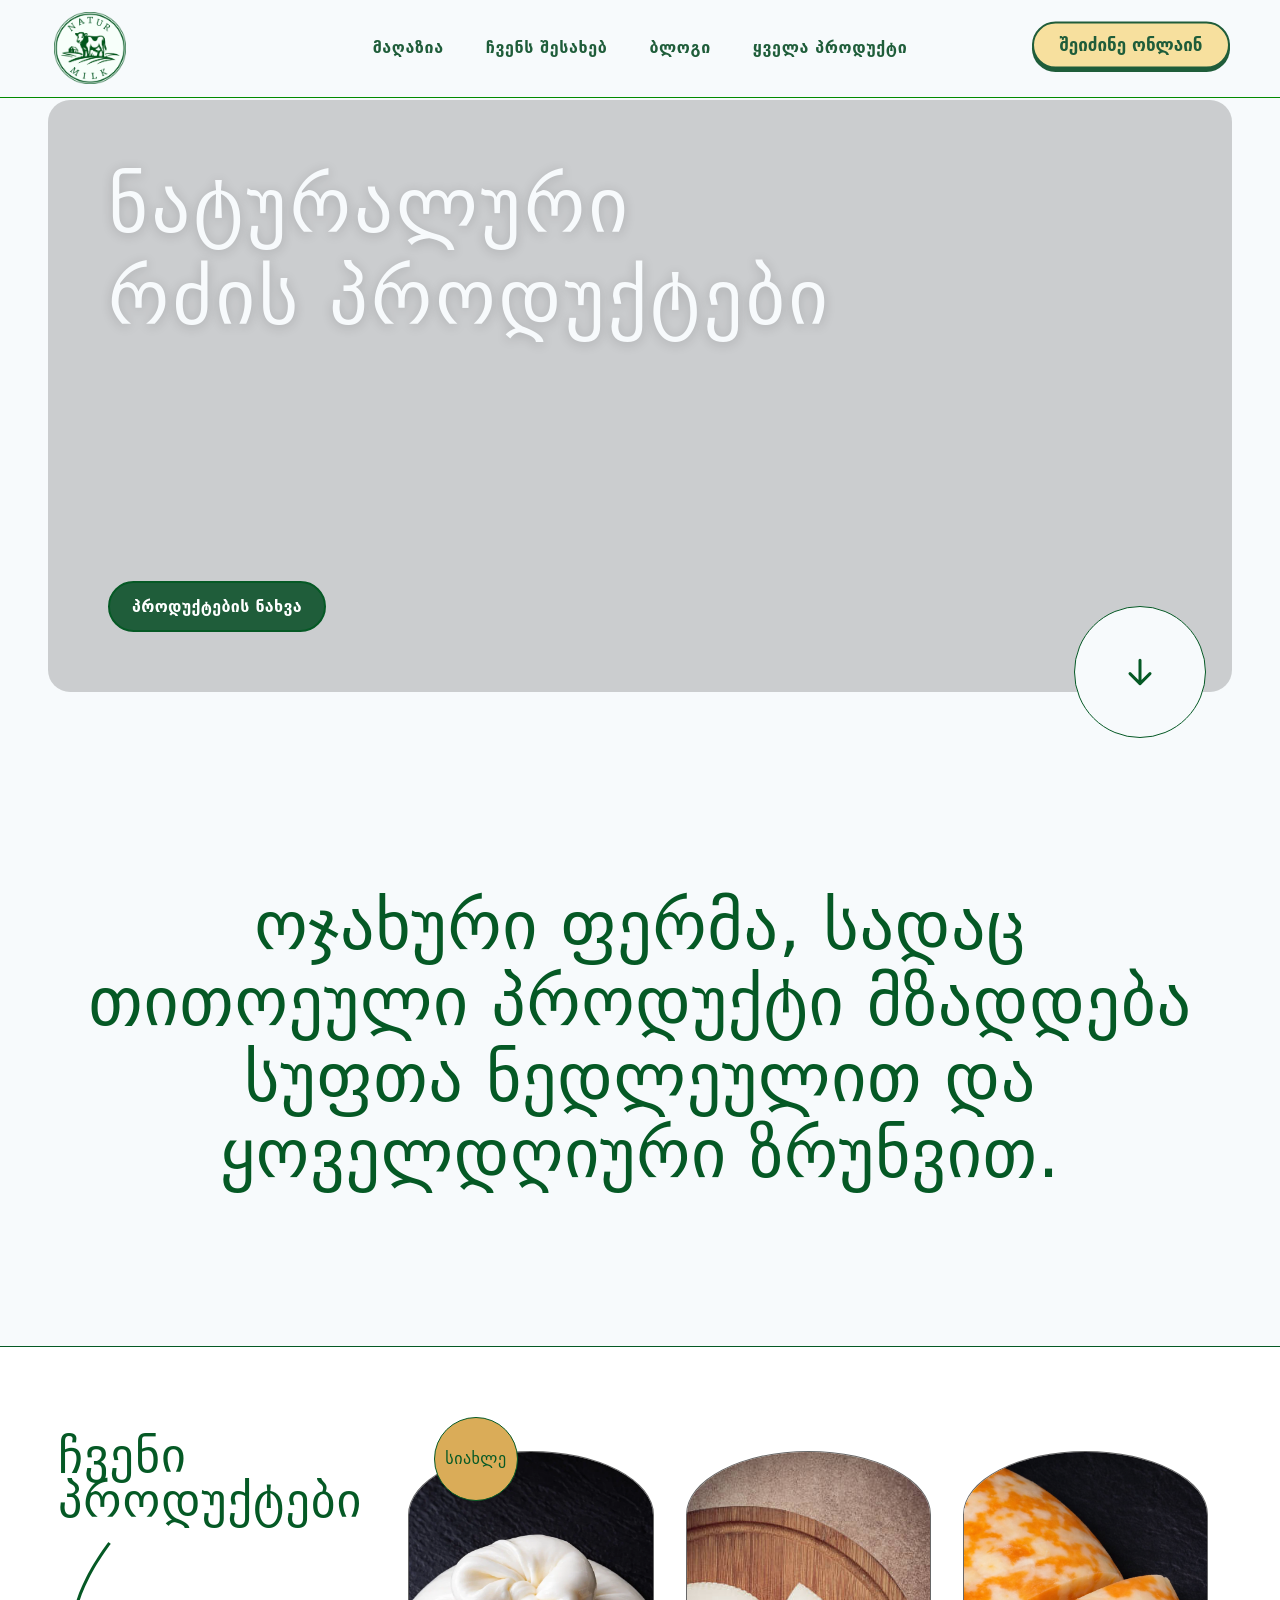
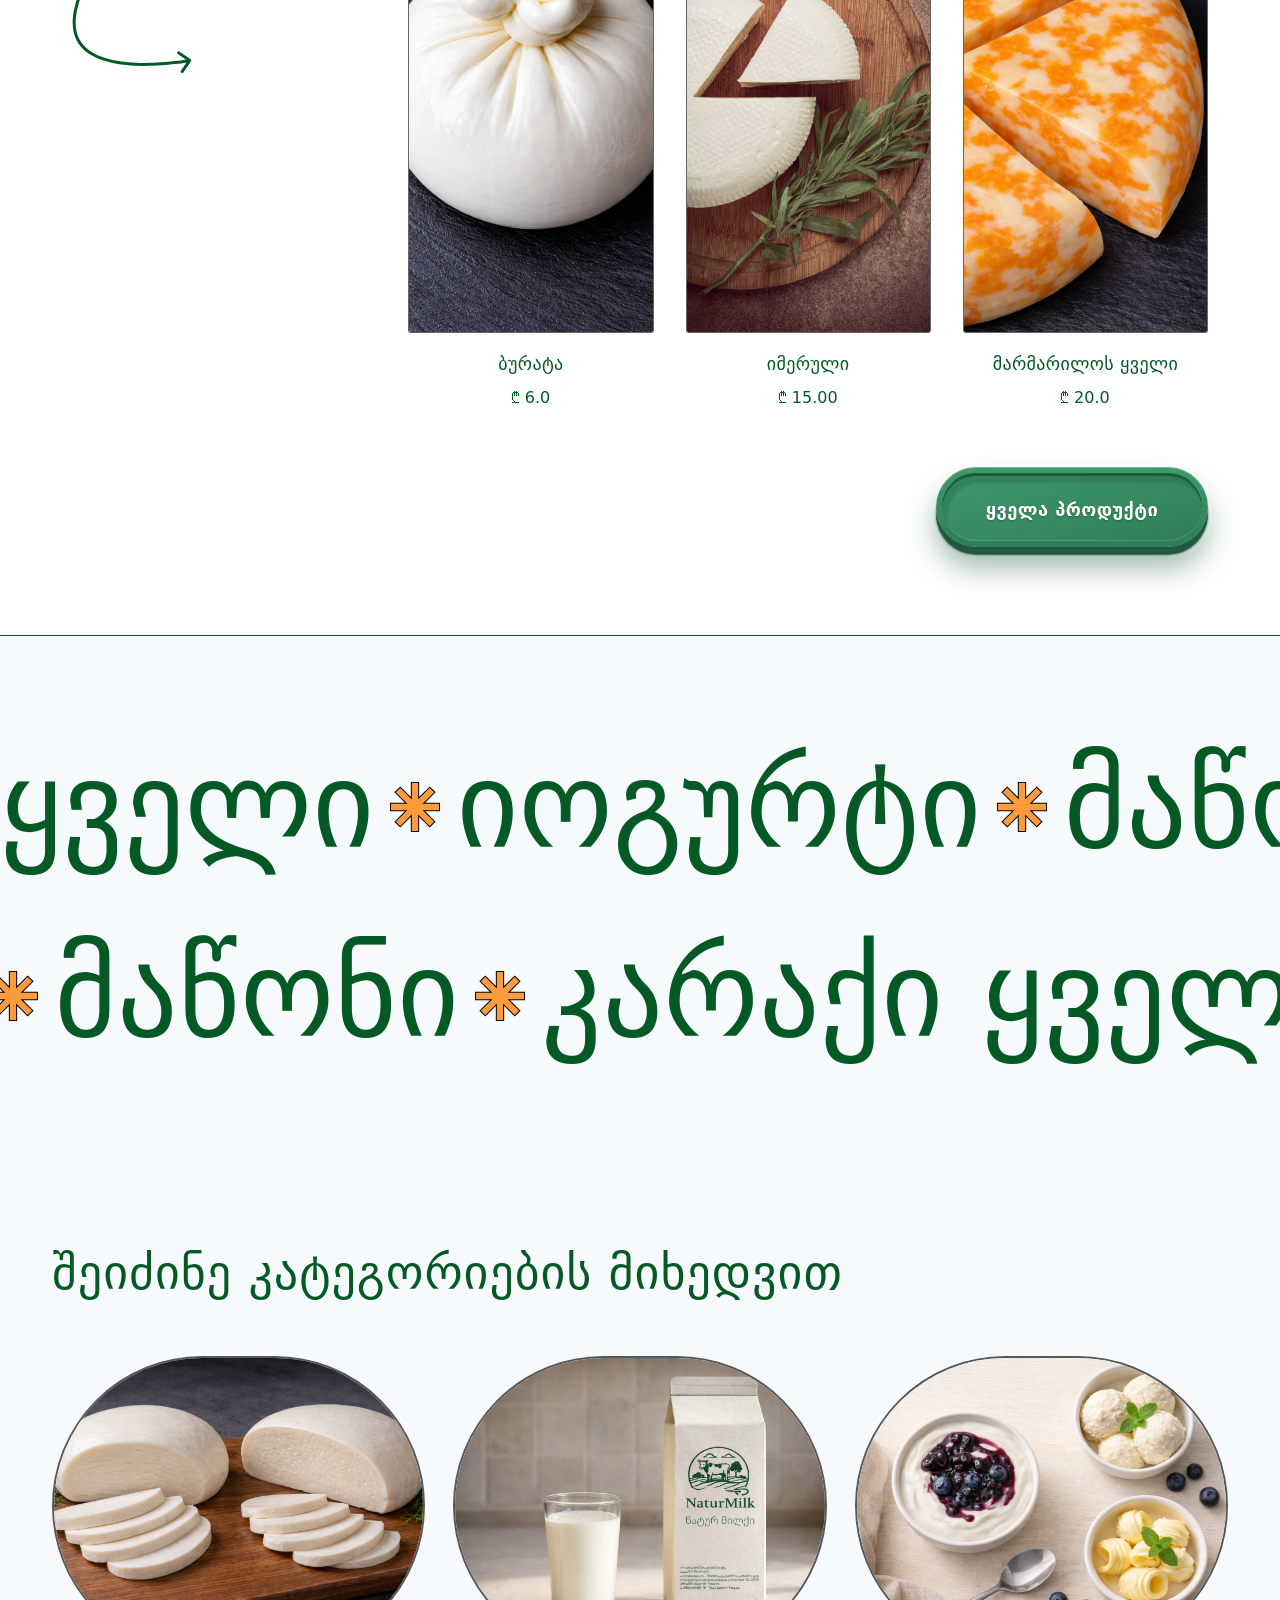
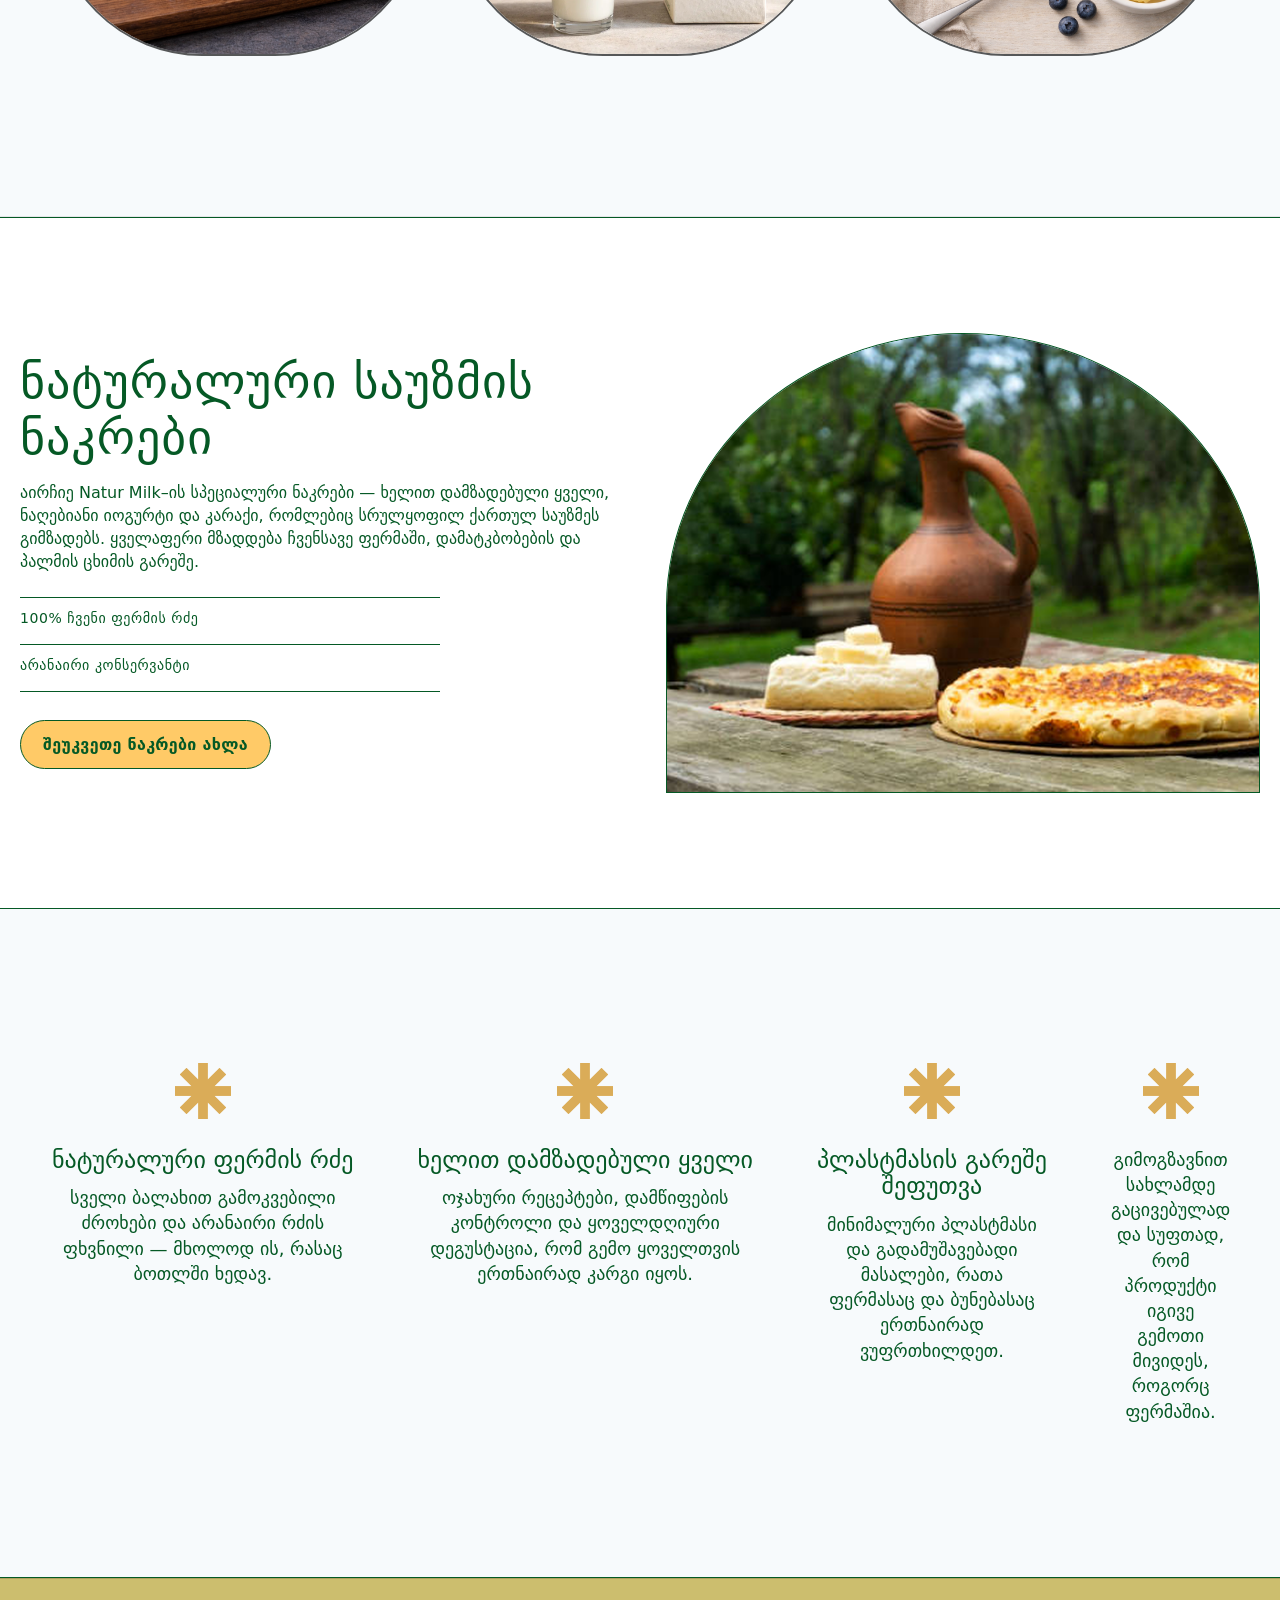
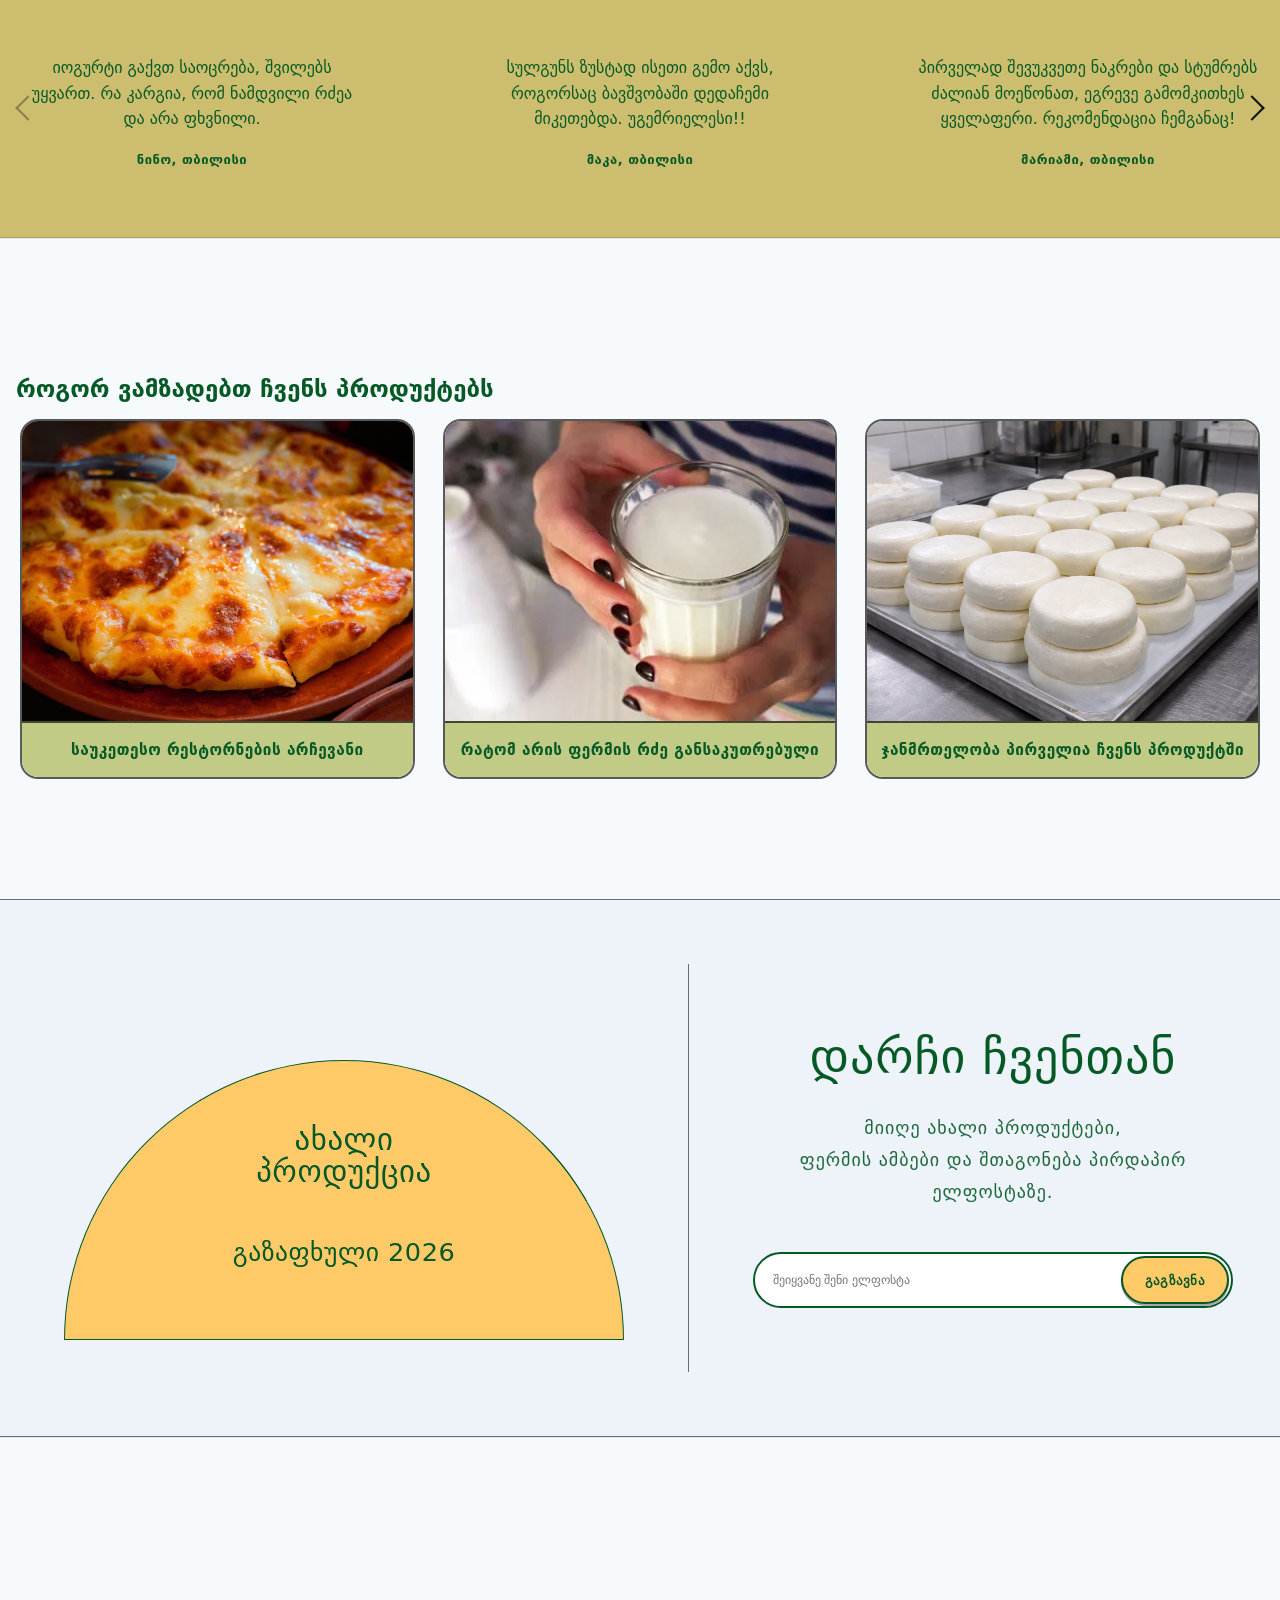
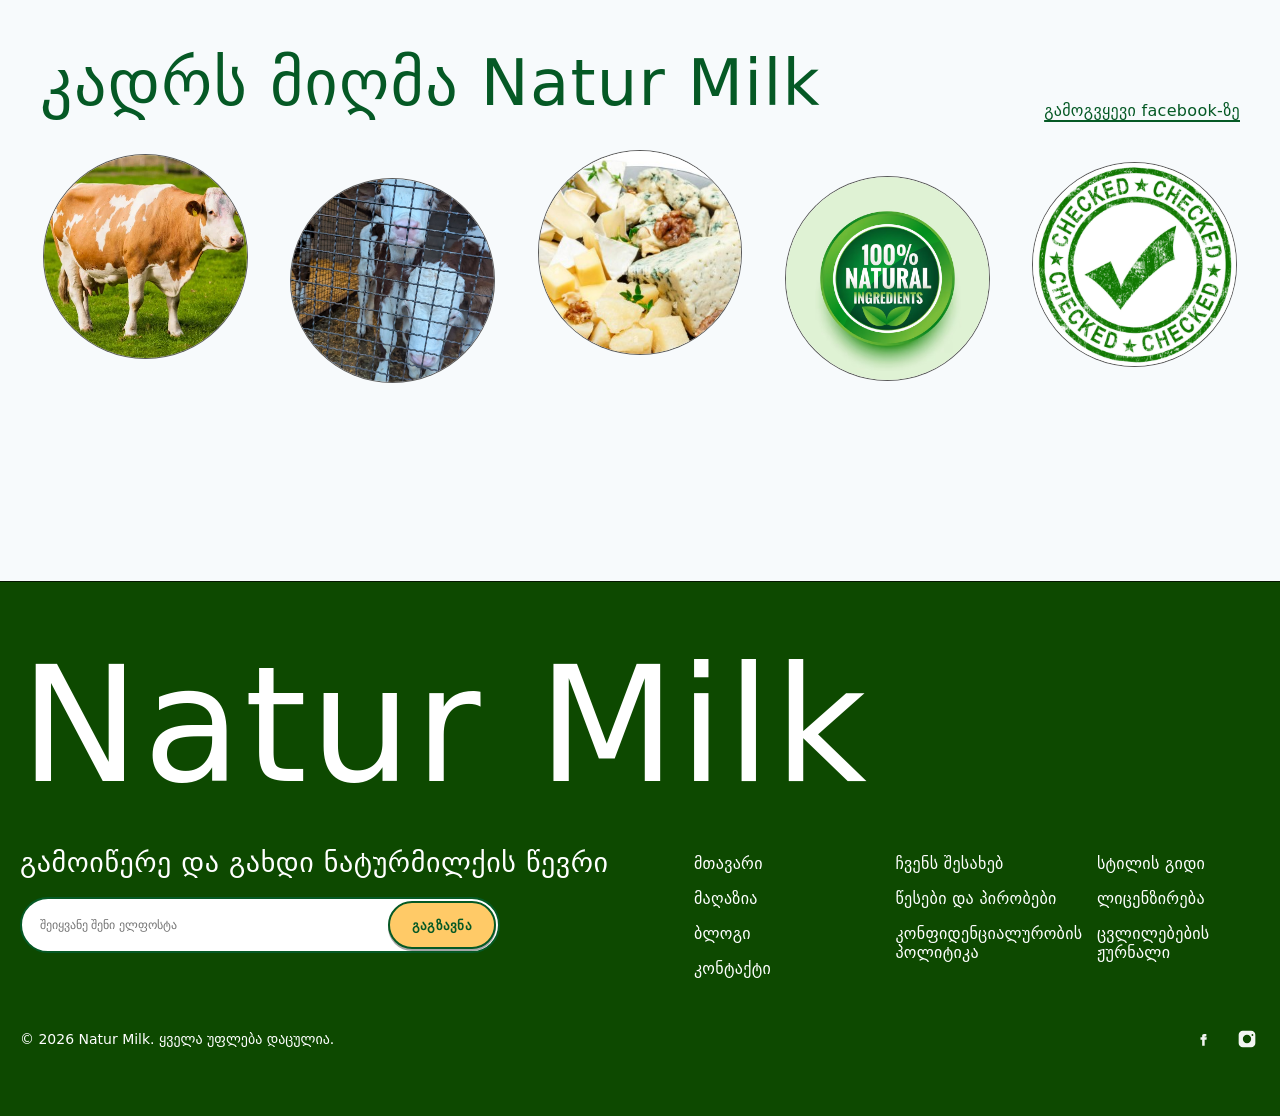
==== index.html @ 4db8bb16 "Initial commit: Natur Milk website Co-authored-by: Cursor <cursoragent@cursor.com>" ====
<!DOCTYPE html>
<html lang="ka">
  <head>
    <meta charset="UTF-8" />
    <meta name="viewport" content="width=device-width, initial-scale=1.0" />
    <link rel="stylesheet" href="style.css" />
    <title data-field="footerBrand">Natur Milk</title>

    <!-- Favicon -->
    <link rel="icon" type="image/png" sizes="32x32" href="./images/favicon.png" />
    <link rel="icon" type="image/png" sizes="16x16" href="./images/favicon.png" />

    <!-- Keep relative asset paths working when mounted at /landing/:docId -->
    <script>
      (function () {
        var base = document.createElement("base");
        var p = location.pathname;
        base.href = p.slice(0, p.lastIndexOf("/") + 1) || "/";
        document.head.appendChild(base);
      })();
    </script>
  </head>

  <body class="body">
    <!-- Navbar -->
    <header class="site-nav" id="siteNav">
      <div class="nav-inner">
        <button class="nav-toggle" aria-expanded="false" aria-label="მენიუს გახსნა">
          <!-- hamburger -->
          <svg class="icon icon-bars" viewBox="0 0 24 24" width="26" height="26" aria-hidden="true">
            <path d="M3 6h18M3 12h18M3 18h18" fill="none" stroke="currentColor" stroke-width="2" stroke-linecap="round" />
          </svg>
          <!-- close -->
          <svg class="icon icon-x" viewBox="0 0 24 24" width="26" height="26" aria-hidden="true">
            <path d="M6 6l12 12M18 6L6 18" fill="none" stroke="currentColor" stroke-width="2" stroke-linecap="round" />
          </svg>
        </button>

        <a href="/" class="brand" id="brand" aria-label="Natur Milk">
          <!-- Single slot. The bridge will inject a COMBINED SVG (icon + text) here. -->
          <img
            class="brandmark"
            src="./images/logo.png"
            alt="Natur Milk ლოგო"
          />
          <span class="brandmark" data-field="siteLogoHtml" aria-hidden="true"></span>
        </a>

        <nav aria-label="ძირითადი მენიუ" class="primary-nav">
          <ul class="menu">
            <li><a href="#shop" data-field="navItem[0]" class="nav-link">მაღაზია</a></li>
            <li><a href="#about" data-field="navItem[1]" class="nav-link">ჩვენს შესახებ</a></li>
            <li><a href="#blog" data-field="navItem[2]" class="nav-link">ბლოგი</a></li>
            <li><a href="productPage.html" class="nav-link">ყველა პროდუქტი</a></li>
          </ul>
        </nav>


        <div class="actions">
          <a href="productPage.html" class="header-cta" data-field="searchLabel" aria-label="შეიძინე ონლაინ">
            <span class="button_top">შეიძინე ონლაინ</span>
          </a>
        </div>
      </div>

      <!-- Mobile -->
      <div class="mobile-panel" id="mobilePanel" role="dialog" aria-modal="true" aria-label="საიტის მენიუ">
        <nav>
          <ul class="mobile-list">
            <li><a href="#shop" data-field="navItem[0]">მაღაზია</a></li>
            <li><a href="#about" data-field="navItem[1]">ჩვენს შესახებ</a></li>
            <li><a href="#blog" data-field="navItem[2]">ბლოგი</a></li>
            <li><a href="productPage.html">ყველა პროდუქტი</a></li>
          </ul>
        </nav>
      </div>
    </header>

    <!-- Hero Section -->
    <section class="hero">
      <div>
        <div class="hero-wrap">
          <div class="hero-frame">
            <video
              class="hero-img"
              src="./images/naturalmilk-hero.mp4"
              autoplay
              muted
              loop
              playsinline
              poster="./images/main-img.jpeg"
            >
              Your browser does not support the video tag.
            </video>
            <div class="hero-content">
              <!-- plain text binding (no *Html) -->
              <h1 class="hero-title" data-field="heroTitle">ნატურალური<br />რძის პროდუქტები</h1>
              <a class="hero-cta" href="productPage.html" data-field="heroCTA">პროდუქტების ნახვა</a>

            </div>
            
          </div>

          <button class="scroll-btn" aria-label="დაწიე ქვემოთ">
            <svg viewBox="0 0 24 24" width="40" height="40" aria-hidden="true">
              <path d="M12 5v14m0 0l6-6m-6 6l-6-6" fill="none" stroke="currentColor" stroke-width="1.8" stroke-linecap="round" stroke-linejoin="round" />
            </svg>
          </button>
        </div>
      </div>
    </section>

    <!-- Anchor so #about works while #intro can still be used by JS -->
    <span id="about"></span>
    <section id="intro" class="intro">
      <div class="container">
        <p class="intro-lead" data-field="introLead">
          
          ოჯახური ფერმა, სადაც თითოეული პროდუქტი
მზადდება სუფთა ნედლეულით და ყოველდღიური ზრუნვით.
        </p>
      </div>
    </section>

    <!-- Bestsellers / Shop -->
    <section class="bestsellers" id="shop">
      <div class="container bestsellers__grid">
        <!-- Left column -->
        <div class="bestsellers__intro">
          <!-- plain text binding (no *Html) -->
          <h2 class="bestsellers__title" data-field="bestsellersTitle">ჩვენი<br /> პროდუქტები</h2>
          <!-- Arrow stays local, not data-bound -->
          <span class="icon-arrow" aria-hidden="true"></span>
        </div>

        <!-- Cards -->
        <div class="cards">
          <!-- Card 1 -->
          <article class="card">
            <div class="card__arch">
              <img data-field="productThumb[0]" src="./images/buratta.webp" alt="სულგუნის ყველი" />
              <a class="card__hover" href="#">ყიდვა</a>
            </div>
            <span class="card__badge" data-field="productBadge[0]">სიახლე</span>
            <h3 class="card__name" data-field="productTitle[0]">ბურატა</h3>
            <p class="card__price" data-field="productPrice[0]">₾ 6.0</p>
          </article>

          <!-- Card 2 (badge, old/new price) -->
          <article class="card">
            <div class="card__arch">
              <img data-field="productThumb[1]" src="./images/imeruli.jpg" alt="იმერული ყველი" />
              <a class="card__hover" href="#">ყიდვა</a>
            </div>
            <h3 class="card__name" data-field="productTitle[1]">იმერული</h3>
            <p class="card__price">
              <span class="card__price--new" data-field="productPriceNew[1]">₾ 15.00</span>
            </p>
          </article>

          <!-- Card 3 -->
          <article class="card">
            <div class="card__arch">
              <img data-field="productThumb[2]" src="./images/marble-cheese.png" alt="იოგურტის პროდუქტი" />
              <a class="card__hover" href="#">ყიდვა</a>
            </div>
            <h3 class="card__name" data-field="productTitle[2]">მარმარილოს ყველი</h3>
            <p class="card__price" data-field="productPrice[2]">₾ 20.0</p>
          </article>
        </div>

        <a href="productPage.html" class="bestsellers__link" data-field="bestsellersLink">
          <div class="button-wrapper">
            <div class="ring-layer">
              <div class="outer-button">
                <div class="inner-button">
                  <span>ყველა პროდუქტი</span>
                </div>
              </div>
            </div>
          </div>
        </a>
        

      </div>
    </section>

    <!-- Scroller -->
    <section class="scroller">
      <div class="scroller-wrapper">
        <div class="scroller-track" id="scroller-track">
          <div class="word">
            <span data-field="scrollerWord[0]">ყველი</span>
            <span class="scroller-star" aria-hidden="true"></span>
            <span data-field="scrollerWord[1]">იოგურტი</span>
            <span class="scroller-star" aria-hidden="true"></span>
            <span data-field="scrollerWord[2]">მაწონი</span>
            <span class="scroller-star" aria-hidden="true"></span>
            <span data-field="scrollerWord[3]">კარაქი</span>
          </div>
          <div class="word">
            <span data-field="scrollerWord[0]">ყველი</span>
            <span class="scroller-star" aria-hidden="true"></span>
            <span data-field="scrollerWord[1]">იოგურტი</span>
            <span class="scroller-star" aria-hidden="true"></span>
            <span data-field="scrollerWord[2]">მაწონი</span>
            <span class="scroller-star" aria-hidden="true"></span>
            <span data-field="scrollerWord[3]">კარაქი</span>
          </div>
          <div class="word">
            <span data-field="scrollerWord[0]">ყველი</span>
            <span class="scroller-star" aria-hidden="true"></span>
            <span data-field="scrollerWord[1]">იოგურტი</span>
            <span class="scroller-star" aria-hidden="true"></span>
            <span data-field="scrollerWord[2]">მაწონი</span>
            <span class="scroller-star" aria-hidden="true"></span>
            <span data-field="scrollerWord[3]">კარაქი</span>
          </div>
        </div>
      </div>

      <div class="scroller-wrapper">
        <div class="scroller-track track-bottom" id="scroller-track-2">
          <div class="word">
            <span data-field="scrollerWord[0]">ყველი</span>
            <span class="scroller-star" aria-hidden="true"></span>
            <span data-field="scrollerWord[1]">იოგურტი</span>
            <span class="scroller-star" aria-hidden="true"></span>
            <span data-field="scrollerWord[2]">მაწონი</span>
            <span class="scroller-star" aria-hidden="true"></span>
            <span data-field="scrollerWord[3]">კარაქი</span>
          </div>
          <div class="word">
            <span data-field="scrollerWord[0]">ყველი</span>
            <span class="scroller-star" aria-hidden="true"></span>
            <span data-field="scrollerWord[1]">იოგურტი</span>
            <span class="scroller-star" aria-hidden="true"></span>
            <span data-field="scrollerWord[2]">მაწონი</span>
            <span class="scroller-star" aria-hidden="true"></span>
            <span data-field="scrollerWord[3]">კარაქი</span>
          </div>
          <div class="word">
            <span data-field="scrollerWord[0]">ყველი</span>
            <span class="scroller-star" aria-hidden="true"></span>
            <span data-field="scrollerWord[1]">იოგურტი</span>
            <span class="scroller-star" aria-hidden="true"></span>
            <span data-field="scrollerWord[2]">მაწონი</span>
            <span class="scroller-star" aria-hidden="true"></span>
            <span data-field="scrollerWord[3]">კარაქი</span>
          </div>
        </div>
      </div>
    </section>

    <!-- Shop by Category -->
    <section class="categories" id="categories">
      <div class="container categories__wrap">
        <h2 class="categories__title" data-field="categoriesTitle">შეიძინე კატეგორიების მიხედვით</h2>

        <div class="categories__grid">
          <!-- Card 1 -->
          <a class="cat-card" href="#shop">
            <div class="cat-card__pill">
              <img data-field="categoryThumb[0]" src="./images/yveli.png" alt="ახალი ყველის კატეგორია" />
              <span class="cat-card__hover" data-field="categoryLabel[0]">ახალი ყველი</span>
            </div>
          </a>

          <!-- Card 2 -->
          <a class="cat-card" href="#shop">
            <div class="cat-card__pill">
              <img data-field="categoryThumb[1]" src="./images/mid.png" alt="იოგურტისა და მაწვნის კატეგორია" />
              <span class="cat-card__hover" data-field="categoryLabel[1]">რძე და მაწონი</span>
            </div>
          </a>

          <!-- Card 3 -->
          <a class="cat-card" href="#shop">
            <div class="cat-card__pill">
              <img data-field="categoryThumb[2]" src="./images/dessert.png" alt="რძის ნაწარმის კატეგორია" />
              <span class="cat-card__hover" data-field="categoryLabel[2]">დესერტები</span>
            </div>
          </a>
        </div>
      </div>
    </section>

    <!-- Feature / Kits -->
    <section class="clay">
      <div class="container clay__grid">
        <div class="clay__copy">
          <h2 class="clay__title" data-field="featureTitle">ნატურალური საუზმის ნაკრები</h2>
          <p class="clay__desc" data-field="featureDesc">
            აირჩიე Natur Milk–ის სპეციალური ნაკრები — ხელით დამზადებული ყველი, ნაღებიანი იოგურტი და კარაქი, რომლებიც სრულყოფილ ქართულ საუზმეს გიმზადებს. ყველაფერი მზადდება ჩვენსავე ფერმაში, დამატკბობების და პალმის ცხიმის გარეშე.
          </p>

          <ul class="clay__features">
            <li data-field="featurePoint[1]">100% ჩვენი ფერმის რძე</li>
            <li data-field="featurePoint[2]">არანაირი კონსერვანტი</li>
          </ul>

          <a href="productPage.html" class="kit-cta" data-field="featureCTA">შეუკვეთე ნაკრები ახლა</a>
        </div>

        <div class="clay__visual">
          <div class="clay__arch">
            <img data-field="featureImage" src="./images/additional.png" alt="Natur Milk ფერმის ძროხა" />
          </div>
        </div>
      </div>
    </section>

    <!-- VALUES -->
    <section class="values">
      <div class="values__wrap">
        <ul class="values__grid">
          <li class="value">
            <span class="value__icon" aria-hidden="true"></span>
            <h3 class="value__title" data-field="valueTitle[0]">ნატურალური ფერმის რძე</h3>
            <p class="value__copy" data-field="valueCopy[0]">სველი ბალახით გამოკვებილი ძროხები და არანაირი რძის ფხვნილი — მხოლოდ ის, რასაც ბოთლში ხედავ.</p>
          </li>

          <li class="value">
            <span class="value__icon" aria-hidden="true"></span>
            <h3 class="value__title" data-field="valueTitle[1]">ხელით დამზადებული ყველი</h3>
            <p class="value__copy" data-field="valueCopy[1]">ოჯახური რეცეპტები, დამწიფების კონტროლი და ყოველდღიური დეგუსტაცია, რომ გემო ყოველთვის ერთნაირად კარგი იყოს.</p>
          </li>

          <li class="value">
            <span class="value__icon" aria-hidden="true"></span>
            <h3 class="value__title" data-field="valueTitle[2]">პლასტმასის გარეშე<br />შეფუთვა</h3>
            <p class="value__copy" data-field="valueCopy[2]">მინიმალური პლასტმასი და გადამუშავებადი მასალები, რათა ფერმასაც და ბუნებასაც ერთნაირად ვუფრთხილდეთ.</p>
          </li>

          <li class="value">
            <span class="value__icon" aria-hidden="true"></span>
            <p class="value__copy" data-field="valueCopy[3]">გიმოგზავნით სახლამდე გაცივებულად და სუფთად, რომ პროდუქტი იგივე გემოთი მივიდეს, როგორც ფერმაშია.</p>
          </li>
        </ul>
      </div>
    </section>

    <!-- Testimonials -->
    <section class="slider" id="testimonial-slider">
      <div class="slider__track" data-track>
        <!-- Slide 1 -->
        <article class="slide">
          <div class="slider-card">
            <p class="slider-quote" data-field="testimonialText[0]">
              იოგურტი გაქვთ საოცრება, შვილებს უყვართ. რა კარგია, რომ ნამდვილი რძეა და არა ფხვნილი.
            </p>
            <p class="slider-name" data-field="testimonialName[0]">ნინო, თბილისი</p>
          </div>
        </article>

        <!-- Slide 2 -->
        <article class="slide">
          <div class="slider-card">
            <p class="slider-quote" data-field="testimonialText[1]">
              სულგუნს ზუსტად ისეთი გემო აქვს, როგორსაც ბავშვობაში დედაჩემი მიკეთებდა. უგემრიელესი!!
            </p>
            <p class="slider-name" data-field="testimonialName[1]">მაკა, თბილისი</p>
          </div>
        </article>

        <!-- Slide 3 -->
        <article class="slide">
          <div class="slider-card">
            <p class="slider-quote" data-field="testimonialText[2]">
              პირველად შევუკვეთე ნაკრები და სტუმრებს ძალიან მოეწონათ, ეგრევე გამომკითხეს ყველაფერი. რეკომენდაცია ჩემგანაც!
            </p>
            <p class="slider-name" data-field="testimonialName[2]">მარიამი, თბილისი</p>
          </div>
        </article>

        <!-- Slide 4 -->
        <article class="slide">
          <div class="slider-card">
            <p class="slider-quote" data-field="testimonialText[3]">
              მიწოდება სწრაფია, შეფუთვაც კაია და მთავარი არაფერი აქვს ხელოვნური გემო. ყველას გირჩევთ.
            </p>
            <p class="slider-name" data-field="testimonialName[3]">ლაშა, თბილისი</p>
          </div>
        </article>
      </div>

      <!-- arrows -->
      <div class="slider-nav slider-nav--wrap">
        <button class="arr-btn" data-prev aria-label="წინა შეფასება">
          <span class="slider-icon icon--left"></span>
        </button>
        <button class="arr-btn" data-next aria-label="შემდეგი შეფასება">
          <span class="slider-icon icon--right"></span>
        </button>
      </div>
    </section>

    <!-- Latest Articles  -->
    <section class="blog" id="blog">
      <div>
        <h1 style="padding: 1rem;">როგორ ვამზადებთ ჩვენს პროდუქტებს</h1>
         <div class="posts">

          <!-- Card 1 -->
          <a class="post" href="#">
            <div class="post__media">
              <img data-field="postThumb[0]" src="./images/behindscene.avif" alt="სტატია ახალ ყველზე" />
            </div>
            <div class="post__label"><span data-field="postLabel[0]">საუკეთესო რესტორნების არჩევანი</span></div>
          </a>

          <!-- Card 2 -->
          <a class="post" href="#">
            <div class="post__media">
              <img data-field="postThumb[1]" src="./images/rdze3.webp" alt="სტატია ფერმის რძეზე" />
            </div>
            <div class="post__label"><span data-field="postLabel[1]">რატომ არის ფერმის რძე განსაკუთრებული</span></div>
          </a>

          <!-- Card 3 -->
          <a class="post" href="#">
            <div class="post__media">
              <img data-field="postThumb[2]" src="./images/idk.png" alt="სტატია Natur Milk-ის ოჯახზე" />
            </div>
            <div class="post__label"><span data-field="postLabel[2]">ჯანმრთელობა პირველია ჩვენს პროდუქტში</span></div>
          </a>
        </div>
      </div>
    </section>

    <!-- New collection / Newsletter -->
    <section class="split-cta" id="newsletter">
      <div class="split-cta__inner">
        <!-- LEFT : dome -->
        <div class="split-cta__pane split-cta__pane--left">
          <div class="dome">
            <!-- static: not data-bound -->
            <p class="dome__line">
              ახალი <br /> პროდუქცია
            </p>
            <p class="dome__date">გაზაფხული 2026</p>
          </div>
        </div>

        <!-- RIGHT : newsletter -->
        <div class="split-cta__pane split-cta__pane--right">
          <h2 class="split-cta__title" data-field="newsletterTitle">დარჩი ჩვენთან</h2>
          <p class="split-cta__copy" data-field="newsletterCopyHtml">
            მიიღე ახალი პროდუქტები,<br />ფერმის ამბები და შთაგონება პირდაპირ ელფოსტაზე.
          </p>

          <form class="join" onsubmit="return false;">
            <input class="join__input" type="email" placeholder="შეიყვანე შენი ელფოსტა" required />
            <button class="join__btn" type="submit" data-field="newsletterButton">გაგზავნა</button>
          </form>
        </div>
      </div>
    </section>

    <!-- Behind the Scenes -->
    <section class="bts">
      <div class="container">
        <div class="bts__top">
          <h2 class="bts__title" data-field="btsTitle">კადრს მიღმა Natur Milk</h2>
          <a class="bts__link" href="https://www.facebook.com/profile.php?id=61583330563736" target="_blank" rel="noopener" data-field="btsLinkText">გამოგვყევი facebook-ზე</a>
        </div>

        <ul class="bts__grid">
          <li><a class="bts__item" href="#"><img data-field="btsThumb[0]" src="./images/dzroxa.webp" alt="ფერმის კადრი 1" /></a></li>
          <li><a class="bts__item" href="#"><img data-field="btsThumb[1]" src="./images/dzroxa2.jpg" alt="ფერმის კადრი 2" /></a></li>
          <li><a class="bts__item" href="#"><img data-field="btsThumb[2]" src="./images/yveli1.jpg" alt="ფერმის კადრი 3" /></a></li>
          <li><a class="bts__item" href="#"><img data-field="btsThumb[3]" src="./images/natural.avif" alt="ფერმის კადრი 4" /></a></li>
          <li><a class="bts__item" href="#"><img data-field="btsThumb[4]" src="./images/check.PNG" alt="ფერმის კადრი 5" /></a></li>
        </ul>
      </div>
    </section>

    <!-- Footer -->
    <footer class="site-footer">
      <div class="footer__wrap">
        <h2 class="footer__giant" data-field="footerBrand">Natur Milk</h2>

        <div class="footer__grid">
          <div class="footer__left">
            <!-- static: not data-bound -->
            <p class="footer__kicker">გამოიწერე და გახდი ნატურმილქის წევრი
            <form class="join" onsubmit="return false;">
              <input class="join__input" type="email" placeholder="შეიყვანე შენი ელფოსტა" required />
              <button class="join__btn" type="submit" data-field="footerSignupButton">გაგზავნა</button>
            </form>
          </div>

          <nav class="footer__links">
            <ul class="footer__col">
              <li><a href="/" data-field="footerCol1[0]">მთავარი</a></li>
              <li><a href="#shop" data-field="footerCol1[1]">მაღაზია</a></li>
              <li><a href="#blog" data-field="footerCol1[2]">ბლოგი</a></li>
              <li><a href="#newsletter" data-field="footerCol1[3]">კონტაქტი</a></li>
            </ul>
            <ul class="footer__col">
              <li><a href="#about" data-field="footerCol2[0]">ჩვენს შესახებ</a></li>
              <li><a href="#" data-field="footerCol2[1]">წესები და პირობები</a></li>
              <li><a href="#" data-field="footerCol2[2]">კონფიდენციალურობის პოლიტიკა</a></li>
            </ul>
            <ul class="footer__col">
              <li><a href="#" data-field="footerCol3[0]">სტილის გიდი</a></li>
              <li><a href="#" data-field="footerCol3[1]">ლიცენზირება</a></li>
              <li><a href="#" data-field="footerCol3[2]">ცვლილებების ჟურნალი</a></li>
            </ul>
          </nav>
        </div>

        <div class="footer__bottom">
          <p class="footer__credit">
            <span data-field="footerCreditLeft">© 2026 Natur Milk. ყველა უფლება დაცულია.</span>
            <span> </span>
          </p>
          <div class="footer__socials" aria-label="სოციალური გვერდები">
            <a href="#" aria-label="Facebook" class="ico fb" title="Facebook"></a>
            <a href="#" aria-label="Instagram" class="ico ig" title="Instagram"></a>
          </div>
        </div>
      </div>
    </footer>

    <script src="./js/script.js"></script>
    <script src="./js/navbar.js"></script>

    <!-- SCROLL TO TOP -->
    <button class="scroll-top-btn" id="scrollTopBtn" onclick="window.scrollTo({top:0,behavior:'smooth'})" aria-label="მაღლა">
      <svg class="scroll-top-svg" viewBox="0 0 384 512">
        <path d="M214.6 41.4c-12.5-12.5-32.8-12.5-45.3 0l-160 160c-12.5 12.5-12.5 32.8 0 45.3s32.8 12.5 45.3 0L160 141.2V448c0 17.7 14.3 32 32 32s32-14.3 32-32V141.2L329.4 246.6c12.5 12.5 32.8 12.5 45.3 0s12.5-32.8 0-45.3l-160-160z"/>
      </svg>
    </button>

    <script>
      const scrollTopBtn = document.getElementById("scrollTopBtn");
      window.addEventListener("scroll", () => {
        scrollTopBtn.classList.toggle("scroll-top-btn--visible", window.scrollY > 300);
      });
    </script>
    
  </body>
</html>
---- style.css ----
* {
  box-sizing: border-box;
  margin: 0;
  padding: 0;
}


/* Fallbacks if backend sends nothing, as example */
:root {
  --bg: #F7FAFC;            /* cool near-white */
  --text: #055925;
  --cardsection: #FFFFFF;
  --cardhover: #E8EEF5;     /* ice blue hover/footer */
  --panel: #EDF3F8;         /* faint blue band */
  --fottera: #FFFFFF;;       /* teal accent */
  --buttoncolor: #ffca67;   /* clean blue CTA */
  --buttonhover: #daac58;
  --footer-bg: #0d4900;
  --ink: #111010;          /* brand logo example */
  --arch-bw: 1px;
  --arch-br: 20px;
  --pill-bw: 2px;
  --pill-r: 220px;
  --post-bw: 2px;
  --post-r: 18px;
}

/* Base application of the tokens */
html, body {
  background: var(--bg);
  color: var(--text);
}
html {
  scroll-behavior: smooth;
}

/* adjust 90px to your header height */
#blog {
  scroll-margin-top: 90px;
}

/* optional: make all anchor scroll smooth */
html {
  scroll-behavior: smooth;
}

.brandmark {
  color: var(--ink); /* combined logo follows brand ink */
}

@supports (color: color-mix(in oklch, white, black)) {
  :root {
    /* 78/22 keeps chroma, pulls away from bg without getting muddy */
    --cardhover: color-mix(in oklch, var(--buttonhover) 78%, var(--bg) 22%);
    /* optional: make the testimonial slider stripe harmonize too */
    --slider-bg: color-mix(in oklch, var(--buttonhover) 88%, var(--bg) 12%);
  }
}

body {
  background: var(--bg);
  font-family: "DM Sans", system-ui, -apple-system, Segoe UI, Roboto, Helvetica, Arial, sans-serif;
}

.container {
  padding-left: 2.5rem;
  padding-right: 2.5rem;
}

/* NAVBAR */
.site-nav {
  position: fixed;
  inset: 0 0 auto 0;
  z-index: 1000;
  background: var(--bg);
  border-bottom: 1px solid #028b00;
  padding: 25px 0;
}

.nav-inner {
  margin: 0 auto;
  padding: 0 50px;
  display: grid;
  grid-template-columns: 1fr auto 1fr;
  align-items: center;
  gap: 16px;
  color: var(--text);
}

/* Layout the brand nicely */
.brand {
  display: inline-flex;
  align-items: center;
  gap: .5rem; /* space between monogram and fallback text */
}

/* The logo slot (SVG or IMG inside) */
.brand .brandmark {
  display: inline-flex;
  align-items: center;
  line-height: 0;     /* avoid extra vertical whitespace */
  width: auto;
  overflow: visible;  /* allow shapes outside viewBox bounds to show */
}

/* Make injected SVG/IMG scale to the slot */
.brand .brandmark svg,
.brand .brandmark img {
  display: block;
  height: 100%;
  width: auto;
  overflow: visible; /* keep painted area visible */
}

/* Hide fallback brand text only when a WORDMARK is present */
.brand [data-field="siteLogoHtml"][data-kind="wordmark"][data-filled="1"] + .brand-fallback {
  display: none;
}
.brand { color: inherit; text-decoration: none; }
/* hide word when we have a logo */
a.brand > .brandmark[data-filled="1"] + .brand-fallback {
  display: none !important;
}
/* Keep brand compact and aligned */
.brand {
  display: inline-flex;
  align-items: center;
  height: 32px;           /* controls visual height of the combined SVG */
  line-height: 1;
}

/* The combined SVG will size itself; make sure it can shrink/grow */
.brand .brandmark svg {
  display: block;
  height: 100%;
  width: auto;
}

/* Optional: let the combined SVG inherit current text color */
.brand { color: var(--text, #f2f4f3); }

/* Default (>450px): 40px tall */
.brand .brandmark { 
  height: 80px !important;
  padding: 4px;
}

/* ≤450px: 30px tall */
@media (max-width: 900px) {
  .brand .brandmark {
    height: 70px !important;
  }
}

/* ≤450px: 30px tall */
@media (max-width: 450px) {
  .brand .brandmark {
    height: 80px !important;
  }
}


.menu {
  list-style: none;
  margin: 0;
  padding: 0;
  display: flex;
  gap: 80px;
}

.menu a {
  text-decoration: none;
  color: var(--text);
  font-size: 1rem;
  font-weight: 500;
  letter-spacing: 0.04em;
  text-transform: uppercase; /* force caps */
}

.search {
  text-decoration: none;
  color: var(--text);
  font-size: 1rem;
  letter-spacing: 0.04em;
  text-transform: uppercase; /* force caps */
}

/* Keep SEARCH and the cart on one line, aligned center */
.actions {
  justify-self: end;
  display: flex;
  align-items: center;
  gap: 20px;
  flex-wrap: nowrap; /* prevent wrapping inside the actions row */
}

/* Keep the cart icon and the ( 0 ) count on a single line */
.cart {
  display: inline-flex;
  align-items: center;
  gap: 8px;
  color: var(--text);
  text-decoration: none;
  white-space: nowrap; /* no wrapping between icon and count */
}

/* Make sure the SVG doesn't introduce inline whitespace/baseline gaps */
.cart .cart-icon {
  display: block;
  flex: 0 0 auto;
}

/* Tighter vertical rhythm and no internal wraps just in case */
.cart .count {
  line-height: 1;
  white-space: nowrap; /* extra safety for the spaced parentheses */
}


/* Mobile toggle */
.nav-toggle {
  display: none;
  background: none;
  border: 0;
  color: var(--text);
  cursor: pointer;
}

.nav-toggle .icon-x {
  display: none;
}

.mobile-panel {
  display: none;
}

.scroll-btn:hover {
  transform: translateY(2px);
}

/* NAVBAR */
@media (max-width: 768px) {
  .nav-inner {
    padding: 0 16px;
    grid-template-columns: 48px 1fr auto;
  }

  .brand {
    justify-self: center;
    font-weight: 600;
    font-size: 1.5rem;
  }

  .primary-nav,
  .search {
    display: none;
  }

  .nav-toggle {
    display: inline-grid;
    width: 40px;
    height: 40px;
    place-items: center;
  }

  .mobile-panel {
    display: flex;
    align-items: center;
    justify-content: center;
    position: fixed;
    left: 0;
    right: 0;
    top: 9%;
    background: var(--bg);
    border-bottom: 1px solid rgba(0, 0, 0, .06);
    visibility: hidden;
    opacity: 0;
    transform: translateY(-6px);
    pointer-events: none;
    transition: opacity .22s ease, transform .22s ease, visibility 0s linear .22s;
    height: 50vh;
  }

  .mobile-list {
    list-style: none;
    padding: 18px 0 22px;
    display: grid;
    gap: 50px;
    text-align: center
  }

  .mobile-list a {
    color: var(--text);
    text-decoration: none;
    font-size: 1.5rem;
    font-weight: 500;
    letter-spacing: .04em;
  }

  .site-nav.is-open .mobile-panel {
    visibility: visible;
    opacity: 1;
    transform: translateY(0);
    pointer-events: auto;
    transition: opacity .22s ease, transform .22s ease;
  }

  .site-nav.is-open .nav-toggle .icon-bars {
    display: none;
  }

  .site-nav.is-open .nav-toggle .icon-x {
    display: block;
  }
}



/* Hero */
.hero {
  padding: 1rem 3rem 42px;
}

.page-content,
.hero {
  padding-top: 100px;
}

.hero-wrap {
  position: relative;
}

.hero-frame {
  position: relative;
  border-radius: 22px;
  overflow: hidden;
  background: var(--bg);
}

.hero-frame::after {
  content: "";
}

.hero-frame::before {
  content: "";
  position: absolute;
  inset: 0;
  background: rgba(0, 0, 0, 0.18);
  z-index: 1;
  pointer-events: none;
}

.hero-img {
  position: relative;
  z-index: 0;
  display: block;
  width: 100%;
  max-height: 700px;
  object-fit: cover;
  object-position: 65% center;
}

.hero-content {
  position: absolute;
  inset: 0;
  display: flex;
  flex-direction: column;
  justify-content: space-between;
  padding: clamp(24px, 6vw, 60px);
  z-index: 3;
  pointer-events: none;
}

.hero-title {
  margin: 0;
  color: var(--bg);
  font: 500 clamp(40px, 6vw, 100px)/1.2 system-ui, -apple-system, Segoe UI, Roboto, Helvetica, Arial;
  text-transform: uppercase;
  letter-spacing: .04em;
  text-shadow: 0 2px 12px rgba(0, 0, 0, 0.17);
}

.hero-cta {
  pointer-events: auto;
  align-self: flex-start;
  background: #1f5d3a;
  color: white;
  border: 2px solid var(--text);
  border-radius: 9999px;
  padding: 14px 22px;
  font-weight: 700;
  text-decoration: none;
}

.hero-cta:hover {
  transform: translateY(-1px);
}

.scroll-btn {
  position: absolute;
  right: clamp(14px, 2vw, 26px);
  bottom: -46px;
  width: clamp(92px, 10.5vw, 132px);
  height: clamp(92px, 10.5vw, 132px);
  border-radius: 50%;
  background: var(--bg);
  color: var(--text);
  border: 1px solid var(--text);
  display: grid;
  place-items: center;
  z-index: 5;
}

.hero-cta {
  position: relative;
  background: #1f5d3a;
  color: white;
  border: 2px solid var(--text);
  border-radius: 3rem;
  padding: 14px 22px;
  font-weight: 700;
  letter-spacing: 0.02em;
  text-decoration: none;
  overflow: hidden;
  z-index: 0;
  transition: transform 0.2s ease-out, border 0.2s ease-out, color 0.2s ease-out;
}

.hero-cta::after {
  content: '';
  display: block;
  position: absolute;
  top: 0;
  left: 0;
  width: 100%;
  height: 100%;
  background-color: #2c8754;
  border-radius: 3rem;
  transform: translate(-100%, 0) rotate(10deg);
  transform-origin: top center;
  transition: transform 0.25s ease-out;
  will-change: transform;
  z-index: -1;
}

.hero-cta:hover::after {
  transform: translate(0, 0);
}

.hero-cta:hover {
  border: 2px solid var(--text);
  color: 111010;
  transform: scale(1.00);
}


/* HERO */
@media (max-width: 400px) {


  .hero-cta {
    padding: 6px 9px;
    align-self: center;
  }
}

/* HERO */
@media (max-width: 768px) {
  .hero {
    padding-left: 1rem;
    padding-right: 1rem;
    min-height: 50vh;
    padding-bottom: 0rem !important;
  }

  .hero-img {
    object-position: 60% center;
  }

  .hero-title {
    font-size: clamp(18px, 6vw, 50px);
  }

  .hero-cta {
    padding: 12px 18px;
    align-self: center;
  }
}

@media (max-width: 1024px) {
  .hero-img {
    max-height: 95vh;
  }
}


/* Section */
.intro {
  background: var(--bg);
  padding: clamp(56px, 12vw, 160px) 0;
}

.intro .container {
  max-width: 1200px;
  margin: 0 auto;
  padding: 0 20px;
}

.intro-lead {
  margin: 0;
  color: var(--text);
  font-family: system-ui, -apple-system, Segoe UI, Roboto, Helvetica, Arial;
  font-weight: 400;
  line-height: 1.12;
  letter-spacing: 0.01em;
  text-align: center;
  font-size: clamp(28px, 6.5vw, 68px);
}

@media (max-width: 1024px) {
  .intro {
    padding: 10rem 2rem 14rem 2rem;
  }

  .intro-lead {
    font-size: 5rem;
    text-align: start;
  }
}

@media (max-width: 768px) {
  .intro {
    padding: 1rem 0.75rem 3rem 0.75rem;
  }

  .intro-lead {
    font-size: 2rem;
  }
}



/* Bestsellers */
.bestsellers {
  background: var(--cardsection);
  padding: 4rem 2rem 3rem 2rem;
  border-top: 1px solid var(--text);
  border-bottom: 1px solid var(--text);
}

.bestsellers__grid {
  grid-column-gap: 2rem;
  grid-row-gap: 2rem;
  grid-template-rows: auto;
  grid-template-columns: auto 1fr;
  grid-auto-columns: 1fr;
  display: grid;
  padding: 40px;
}

.bestsellers__title {
  position: relative;
  left: clamp(-14px, -1vw, -24px);
  top: clamp(-18px, -1.6vw, -28px);
  margin: 0;
  font-weight: 500;
  letter-spacing: .02em;
  line-height: .95;
  color: var(--text);
  font-size: clamp(28px, 5vw, 48px);
}

.bestsellers__arrow {
  margin-top: clamp(18px, 4vw, 36px);
  margin-left: clamp(-4px, -0.4vw, -8px);
  width: clamp(220px, 14vw, 260px);
  height: auto;
}

.bestsellers__intro {
  position: relative;
}
/* ── Fancy ring button (bestsellers CTA) ── */
.bestsellers__link {
  grid-column: 2;
  justify-self: end;
  margin-top: clamp(18px, 3vw, 28px);
  text-decoration: none;
  display: inline-block;
}

.button-wrapper {
  position: relative;
  display: inline-block;
}

.ring-layer {
  position: relative;
  z-index: 10;
  width: 272px;
  height: 80px;
  border-radius: 9999px;
  box-shadow:
    inset 0px 5px 1px transparent,
    inset 0px 0px 0px transparent,
    0px 0px 0px transparent,
    0px 8px 2px #1a4f35,
    4px 10px 3px rgba(255,255,255,0.25),
    0px 20px 30px rgba(31, 90, 62, 0.45),
    0px 0px 0px transparent;
  cursor: pointer;
  transition: all 150ms ease-out;
}

.ring-layer:hover {
  box-shadow:
    inset 0px 5px 1px #1f5a3e,
    inset 0px 6px 2px #174d35,
    0px 0px 0px transparent,
    0px 7px 1px #1a4f35,
    4px 10px 3px rgba(255,255,255,0.2),
    1px 6px 1px #1a4f35,
    0px 0px 0px transparent;
}

.ring-layer:active {
  box-shadow:
    inset 0px 5px 1px #1f5a3e,
    inset 0px 12px 0px #164430,
    0px 9px 4px #1f5a3e,
    0px 7px 1px #1a4f35,
    4px 10px 3px rgba(255,255,255,0.2),
    1px 6px 1px #1a4f35,
    0px 0px 0px transparent;
}

.outer-button {
  position: relative;
  z-index: 10;
  width: 272px;
  height: 80px;
  border-radius: 9999px;
  display: flex;
  align-items: center;
  justify-content: center;
  overflow: hidden;
  background: linear-gradient(to bottom, #3E9A6B, #2F7D57);
  box-shadow:
    0px 6px 0px #1F5A3E,
    0px 0px 0px transparent,
    0px 0px 0px transparent,
    inset 0px 1px 0px rgba(255,255,255,0.25);
  transition: all 150ms ease-out;
}

.ring-layer:hover .outer-button {
  transform: translateY(6px);
  background: linear-gradient(to bottom, #3a9265, #2b7352);
  box-shadow:
    0px 0px 0px #1F5A3E,
    -1px 0px 2px #1a4f35,
    1px 0px 2px #1a4f35,
    inset 0px 1px 0px rgba(255,255,255,0.15);
}

.ring-layer:active .outer-button {
  height: 70px;
  width: 270px;
  transform: translateX(1px) translateY(16px);
  box-shadow:
    0px -4px 0px #3E9A6B,
    0px 0px 1px #1a4f35;
  background: linear-gradient(to bottom, #38906A, #297050);
}

.inner-button {
  position: relative;
  width: 260px;
  height: 68px;
  border-radius: 9999px;
  background: linear-gradient(to bottom right, #3E9A6B, #2F7D57);
  box-shadow:
    inset 0px 3px 0px #1F5A3E,
    inset 5px 10px 2px rgba(31, 90, 62, 0.3),
    inset 0px -1px 1px rgba(255,255,255,0.15);
  display: flex;
  align-items: center;
  justify-content: center;
  font-weight: 600;
  font-size: 1.15rem;
  color: #ffffff;
  overflow: hidden;
  transition: all 150ms ease-out;
  user-select: none;
  -webkit-user-select: none;
}

.ring-layer:hover .inner-button {
  background: linear-gradient(to bottom right, #3a9265, #2b7352);
  box-shadow:
    inset 0px 3px 0px #1a5037,
    inset 5px 10px 2px rgba(26, 80, 55, 0.3),
    inset 0px -1px 1px rgba(255,255,255,0.1);
}

.ring-layer:active .inner-button {
  background: linear-gradient(to bottom right, #38906A, #297050);
  box-shadow:
    inset 0px 3px 0px #164430,
    inset 5px 18px 2px rgba(22, 68, 48, 0.3),
    inset 0px -1px 1px rgba(255,255,255,0.1);
}

.inner-button span {
  position: relative;
  padding-top: 6px;
  z-index: 10;
  text-shadow: 0 1px 2px rgba(0,0,0,0.25);
  letter-spacing: 0.02em;
}


.cards {
  grid-column-gap: 2rem;
  grid-row-gap: 2rem;
  grid-template-columns: 1fr 1fr 1fr;
  display: grid;
}

.card {
  position: relative;
  display: grid;
  grid-template-rows: auto auto auto;
  gap: 14px;
}

.card__arch {
  position: relative;
  overflow: hidden;
  border: var(--arch-bw) solid rgba(0, 0, 0, .6);
  border-top-left-radius: 999px 520px;
  border-top-right-radius: 999px 520px;
  border-bottom-left-radius: var(--arch-br);
  border-bottom-right-radius: var(--arch-br);
}

.card__arch img {
  display: block;
  width: 100%;
  object-fit: cover;
  object-position: center;
  transition: transform .45s ease;
  height: 30rem;
}

.card__name {
  margin: 6px 6px 0;
  font-size: 1.125rem;
  letter-spacing: .02em;
  color: var(--text);
  text-align: center;
  font-weight: 400;
}

.card__price {
  margin: 0 6px;
  color: var(--text);
  font-size: 1rem;
  text-align: center;
  font-weight: 400;
}

.card__price--old {
  text-decoration: line-through;
  opacity: .6;
  margin-right: 8px;
  display: inline-block;
}

.card__price--new {
  font-weight: 400;
}

.card:hover .card__arch img {
  transform: scale(1.00);
}

.card__hover {
  position: absolute;
  left: calc(-1 * var(--arch-bw));
  right: calc(-1 * var(--arch-bw));
  bottom: calc(-1 * var(--arch-bw));
  height: 56px;
  display: grid;
  place-items: center;
  font-weight: 700;
  letter-spacing: .03em;
  text-decoration: none;
  color: var(--text);
  background: var(--cardhover);
  border-top: var(--arch-bw) solid rgba(0, 0, 0, .7);
  transform: translate3d(0, 100%, 0);
  transition: transform .28s ease;
  z-index: 2;
  box-sizing: border-box;
  backface-visibility: hidden;
}

.card:hover .card__hover,
.card:focus-within .card__hover {
  transform: translate3d(0, 0, 0);
}

.card__hover:active {
  transform: translateY(0) scale(.99);
}

.card__badge {
  display: inline-grid;
  place-items: center;
  width: 84px;
  height: 84px;
  border-radius: 50%;
  background: var(--buttonhover);
  color: var(--text);
  border: 1px solid var(--text);
  font-weight: 500;
  letter-spacing: .03em;
  position: static;
  /* new */
  text-align: center;   /* centers multi-line text */
  line-height: 1.1;     /* nicer two-line spacing */
  padding: 0 6px;       /* optional: a little breathing room */
}

.cards .card:nth-child(1) .card__badge {
  position: absolute;
  top: clamp(-34px, -3vw, -24px);
  left: clamp(18px, 2vw, 28px);
  z-index: 5;
  pointer-events: none;
}

/* BESTSELLER */

@media (max-width: 768px) {
  .bestsellers {
    padding: 4rem 0;
  }

  .bestsellers__title {
    left: 0;
    top: 0;
    font-size: 3rem;
    font-weight: 400;
  }

  .bestsellers__arrow {
    margin-left: 0;
  }

  .bestsellers__intro img {
    display: none;
  }

  .bestsellers__link .ring-layer,
  .bestsellers__link .outer-button {
    width: 220px;
    height: 64px;
  }

  .bestsellers__link .inner-button {
    width: 208px;
    height: 52px;
    font-size: 1rem;
  }

  .cards {
    grid-template-columns: 1fr;
  }
}

@media (max-width: 1024px) {
  .bestsellers__grid {
    grid-template-columns: 2fr;
  }

  .bestsellers__link {
    grid-column: 1;
    justify-self: center;
  }

  .bestsellers__link .ring-layer,
  .bestsellers__link .outer-button {
    width: 240px;
    height: 72px;
  }

  .bestsellers__link .inner-button {
    width: 228px;
    height: 60px;
    font-size: 1.05rem;
  }

  .bestsellers__intro img {
    display: none;
  }
}


/* SCROLLER */
.scroller {
  display: flex;
  flex-direction: column;
  gap: 50px;
  padding: 100px 0;
}

/* Size & alignment can be tweaked to match your line height */
.scroller .scroller-star {
  display: inline-block;
  width: 50px;
  height: 50px;
  background: url("./images/octopus.svg") center / contain no-repeat;
  vertical-align: middle;
  transform: translateY(1px);
  margin: 1rem;
}

.value__icon {
  display: inline-block;
  width: 26px;  /* keep your previous visual size */
  height: 26px;
  background-color: var(--buttonhover);
  -webkit-mask: url("./images/flake.svg") center / contain no-repeat;
          mask: url("./images/flake.svg") center / contain no-repeat;
  flex: 0 0 auto; /* keeps layout identical if you had flex */
}


.scroller-wrapper {
  overflow: hidden;
  white-space: nowrap;
  background: var(--bg);
}

.scroller-track {
  display: inline-block;
  will-change: transform;
  font-size: 120px;
  font-weight: 500;
  transition: transform 0.1s linear;
}

.track-bottom {
  position: relative;
  left: -3000px;
}

.word {
  display: inline-flex;
  align-items: center;
  margin: 0 0px;
  color: var(--text);
}

.word img {
  width: 40px;
  height: 40px;
  margin: 0 40px;
}

@media (max-width: 768px) {
  .scroller-track {
    font-size: 60px;
  }

  .word img {
    width: 60px;
    margin: 0 12px;
  }
}




/* Section Shell  */
.categories {
  background: var(--bg);
  padding: 5rem 2rem 10rem 2rem;
  border-bottom: 1px solid rgba(0, 0, 0, .08);
}

.categories__wrap {
  margin: 0 auto;
  padding: 0 20px;
}

.categories__title {
  margin: 0 0 clamp(28px, 6vw, 56px);
  letter-spacing: .02em;
  font-size: 48px;
  font-weight: 500;
  color: var(--text);
}

.categories__grid {
  display: grid;
  grid-template-columns: repeat(3, 1fr);
  gap: clamp(18px, 2.4vw, 28px);
  align-items: start;
}

.cat-card {
  text-decoration: none;
  color: inherit;
  display: block;
}

.cat-card__pill {
  position: relative;
  overflow: hidden;
  border: var(--pill-bw) solid rgba(0, 0, 0, .65);
  border-radius: var(--pill-r);
  height: clamp(220px, 28vw, 300px);
}

.cat-card__pill img {
  width: 100%;
  height: 100%;
  object-fit: cover;
  transition: transform .45s ease;
}

.cat-card__hover {
  position: absolute;
  left: calc(-1 * var(--pill-bw));
  right: calc(-1 * var(--pill-bw));
  bottom: calc(-1 * var(--pill-bw));
  height: 50%;
  display: grid;
  place-items: center;
  letter-spacing: .03em;
  color: var(--text);
  background: var(--cardhover);
  border-top: var(--pill-bw) solid rgba(0, 0, 0, .7);
  font-size: 40px;
  border-top-left-radius: 0;
  border-top-right-radius: 0;
  border-bottom-left-radius: calc(var(--pill-r) + var(--pill-bw));
  border-bottom-right-radius: calc(var(--pill-r) + var(--pill-bw));
  transform: translate3d(0, 100%, 0);
  transition: transform .28s ease;
  z-index: 2;
  backface-visibility: hidden;
}

.cat-card:hover .cat-card__hover,
.cat-card:focus-within .cat-card__hover {
  transform: translate3d(0, 0, 0);
}

.cat-card__pill img {
  transition: transform .45s ease;
}

@media (max-width: 1024px) {
  .categories__grid {
    grid-template-columns: 1fr 1fr;
    gap: 4rem;
  }
}

@media (max-width: 768px) {
  .categories {
    padding-left: 1.75rem;
    padding-right: 1.75rem;
  }

  .categories__title {
    font-weight: 400;
    font-size: 2.5rem;
    line-height: 2.75rem;
    margin-bottom: 5rem;
  }

  .categories__wrap {
    padding: 0;
  }

  .categories__grid {
    grid-template-columns: 1fr;
    gap: 3rem;
  }
}

/* Section shell */
.clay {
  background: var(--cardsection);
  padding: clamp(56px, 9vw, 120px) 0;
  border-top: 1px solid var(--text);
}

.clay__grid {
  max-width: 1280px;
  margin: 0 auto;
  padding: 0 20px;
  display: grid;
  grid-template-columns: 1fr 1fr;
  gap: clamp(24px, 4vw, 56px);
  align-items: center;
}

.clay__title {
  margin: 0 0 16px;
  color: var(--text);
  font-weight: 500;
  letter-spacing: .02em;
  font-size: 48px;
}

.clay__desc {
  margin: 0 0 24px;
  color: var(--text);
  line-height: 1.45;
  max-width: 60ch;
}

.clay__features {
  list-style: none;
  margin: 0 0 28px;
  padding: 0;
  max-width: 420px;
  border-bottom: 1px solid var(--text);
}

.clay__features li {
  position: relative;
  margin: 18px 0;
  padding: 12px 0 0;
  font-size: 14px;
  letter-spacing: .04em;
  color: var(--text);
  text-transform: uppercase;
  border-top: 1px solid var(--text);
}

.kit-cta {
  position: relative;
  display: inline-block;
  padding: 14px 22px;
  border: 1px solid currentColor;
  border-radius: 3rem;
  background: var(--buttoncolor);
  color: var(--text);
  font-family: Roboto, system-ui, -apple-system, "Segoe UI", Arial, sans-serif;
  font-weight: 700;
  letter-spacing: .02em;
  text-decoration: none;
  overflow: hidden;
  z-index: 0;
  transition: transform .2s ease-in-out, color .2s ease-in-out, border-color .2s ease-in-out;
}

.kit-cta::after {
  content: '';
  position: absolute;
  left: 0;
  top: 0;
  width: 100%;
  height: 100%;
  display: block;
  background-color: var(--buttonhover);
  border-radius: 3rem;
  transform: translate(-100%, 0) rotate(10deg);
  transform-origin: top left;
  transition: transform .2s ease-out;
  will-change: transform;
  z-index: -1;
}

.kit-cta:hover::after {
  transform: translate(0, 0) rotate(0deg);
}

.kit-cta:hover {
  transform: scale(1.00);
  border-color: var(--text);
}

.kit-cta:focus-visible {
  outline: 3px solid var(--text);
  outline-offset: 3px;
}

.clay__arch {
  position: relative;
  overflow: hidden;
  border: 1px solid var(--text);
  border-top-left-radius: 999px 920px;
  border-top-right-radius: 999px 920px;
  border-bottom-left-radius: var(--clay-arch-bottom-r);
  border-bottom-right-radius: var(--clay-arch-bottom-r);
  width: 100%;
  height: clamp(280px, 38vw, 460px);
  background: var(--cardsection);
}

.clay__arch img {
  width: 100%;
  height: 100%;
  object-fit: cover;
  object-position: 60% 40%;
  display: block;
}

@media (max-width: 768px) {
  .clay__grid {
    grid-template-columns: 1fr;
  }

  .clay__arch img {
    height: 100%;
  }
}

@media (max-width: 1024px) {
  .clay {
    padding-left: 1rem;
    padding-right: 1rem;
  }

  .clay__grid {
    gap: 4rem;
  }

  .clay__arch {
    min-height: 600px;
  }

  .clay__desc {
    font-size: 1.5rem;
  }

  .clay__features {
    margin-top: 3rem;
  }

  .clay__features li {
    font-size: 1.25rem;
  }

}




/* VALUES */
.values {
  background: var(--bg);
  padding: clamp(3.5rem, 12vw, 10rem) 0;
  border-top: 0.0625rem solid var(--text);
  border-bottom: 0.0625rem solid var(--text);
  padding-left: 2rem;
  padding-right: 2rem;
}

.values__wrap {
  margin: 0 auto;
  padding: 0 1.25rem;
}

.values__grid {
  list-style: none;
  margin: 0;
  padding: 0;
  display: grid;
  grid-template-columns: repeat(4, 1fr);
  gap: clamp(1.75rem, 5vw, 4rem);
  align-items: start;
  text-align: center;
}

.value {
  color: var(--text);
}

.value__icon {
  width: 3.5rem;
  height: 3.5rem;
  display: block;
  margin: 0 auto clamp(1.125rem, 3vw, 1.75rem);
}

.value__title {
  margin: 0 0 0.75rem;
  text-transform: uppercase;
  font-weight: 500;
  line-height: 1.1;
  font-size: clamp(1.1rem, 1.2vw + 0.6rem, 1.5rem);
  white-space: nowrap;
  word-break: keep-all;
  text-overflow: ellipsis;
  min-height: 1.1em;
  display: flex;
  align-items: flex-end;
  justify-content: center;
}

.value__copy {
  margin: 0 auto;
  font-size: 1.125rem;
  line-height: 1.4;
}

@media (max-width: 1024px) {
  .values__wrap {
    padding: 0;
  }

  .values__grid {
    grid-template-columns: repeat(2, 1fr);
  }
}

@media (max-width: 768px) {
  .values {
    padding: 8rem 0.5em 8rem 0.5rem;
  }

  .values__grid {
    grid-template-columns: 1fr;
    gap: 5rem;
  }

  .value__copy {
    width: 70%;
  }
}


/* Testimonials */
:root {
  --bg-yellow: var(--buttoncolor);
  --gap: 64px;
  --per-view: 3;
}

.slider {
  padding-top: 3rem;
  padding-bottom: 3rem;
  background-color: var(--slider-bg);
  position: relative;
  overflow: hidden;
  border-top: 1px solid rgba(0, 0, 0, .15);
  border-bottom: 1px solid rgba(0, 0, 0, .15);
}

.slider__track {
  display: flex;
  gap: var(--gap);
  will-change: transform;
  transition: transform .45s cubic-bezier(.22, .61, .36, 1);
  touch-action: pan-y;
}

.slide {
  flex: 0 0 calc((100% - (var(--gap) * (var(--per-view) - 1))) / var(--per-view));
}

.slider-card {
  text-align: center;
  padding: 28px 18px 18px;
  line-height: 1.6;
  font-size: 16px;
}

.slider-quote {
  max-width: 34ch;
  margin: 0 auto 18px;
}

.slider-name {
  margin: 0;
  font-size: 13px;
  letter-spacing: .04em;
  text-transform: uppercase;
  font-weight: 600;
}

.slider-nav {
  position: absolute;
  inset-block: 0;
  display: flex;
  align-items: center;
  justify-content: space-between;
  pointer-events: none;
}

.arr-btn {
  pointer-events: auto;
  width: 44px;
  height: 44px;
  border-radius: 999px;
  background: transparent;
  border-color: transparent;
  color: #111;
  display: grid;
  place-items: center;
  justify-content: center;
  cursor: pointer;
  transition: transform .15s ease, background .15s ease;
}

.arr-btn:hover {
  transform: scale(1.04);
  background: rgba(0, 0, 0, .06);
}

.arr-btn:disabled {
  opacity: .35;
  cursor: not-allowed;
}

.slider-nav--wrap {
  position: absolute;
  left: 0;
  right: 0;
  top: 0;
  bottom: 0;
  display: flex;
  align-items: center;
  justify-content: space-between;
  padding-inline: 6px;
}

.slider-icon {
  width: 18px;
  height: 18px;
  display: block;
  border-right: 2px solid currentColor;
  border-bottom: 2px solid currentColor;
  transform: rotate(-45deg);
}

.icon--right {
  transform: rotate(-45deg);
}

.icon--left {
  transform: rotate(135deg);
}

@media (max-width: 1024px) {
  :root {
    --per-view: 2;
    --gap: 40px;
  }

  .slider-quote {
    font-size: 1rem;
  }

  .slider-name {
    font-size: 1.25;
  }
}

@media (max-width:768px) {
  :root {
    --per-view: 1;
    --gap: 28px;
  }

  .slider-quote {
    font-size: 1rem;
  }

  .arr-btn {
    width: 40px;
    height: 40px;
  }
}


/*  Latest Articles  */
.blog {
  background: var(--bg);
  padding: clamp(56px, 10vw, 120px) 0;
  border-top: 1px solid rgba(0, 0, 0, .08);
}

.blog__title {
  margin: 0 0 clamp(28px, 6vw, 56px);
  text-align: center;
  font-weight: 500;
  letter-spacing: .02em;
  color: var(--text, #111);
  font-size: clamp(40px, 10vw, 120px);
}

.posts {
  margin: 0 auto;
  padding: 0 20px;
  display: grid;
  grid-template-columns: repeat(3, 1fr);
  gap: clamp(18px, 2.4vw, 28px);
}

.post {
  display: grid;
  grid-template-rows: 1fr auto;
  text-decoration: none;
  color: var(--text);
  border: var(--post-bw) solid rgba(0, 0, 0, .65);
  border-radius: var(--post-r);
  overflow: hidden;
  background: #fff;
  transition: transform .2s ease, box-shadow .2s ease, border-color .2s ease;
}

.post:hover {
  transform: translateY(-4px);
  box-shadow: 0 10px 24px rgba(0, 0, 0, .12);
  border-color: rgba(0, 0, 0, .75);
}

.post__media {
  position: relative;
}

.post__media img {
  width: 100%;
  height: clamp(220px, 26vw, 300px);
  object-fit: cover;
  display: block;
  transition: transform .45s ease;
}

.post:hover .post__media img {
  transform: scale(1.03);
}

.post__label {
  height: 56px;
  display: grid;
  place-items: center;
  background: var(--cardhover);
  border-top: var(--post-bw) solid rgba(0, 0, 0, .65);
  border-bottom-left-radius: calc(var(--post-r) - var(--post-bw));
  border-bottom-right-radius: calc(var(--post-r) - var(--post-bw));
}

.post__label span {
  font-weight: 700;
  letter-spacing: .03em;
  text-transform: uppercase;
  font-size: clamp(13px, 1.2vw, 16px);
}

@media (max-width: 1024px) {
  .posts {
    grid-template-columns: 1fr 1fr;
  }
}

@media (max-width: 768px) {
  .blog {
    padding-left: 0;
    padding-right: 0;
  }

  .posts {
    grid-template-columns: 1fr;
  }
}


/* SPLIT */
.split-cta {
  background: var(--panel);
  border-top: 1px solid rgba(0, 0, 0, .55);
  border-bottom: 1px solid rgba(0, 0, 0, .55);
  padding: 4rem 0 4rem 0;
}

.split-cta__inner {
  width: 100%;
  max-width: none;
  margin: 0;
  padding: 0;
  display: grid;
  grid-template-columns: 1fr 1fr;
}

.split-cta__pane {
  padding: clamp(24px, 5vw, 64px);
}

.split-cta__pane--right {
  border-left: 1px solid rgba(0, 0, 0, .55);
  display: flex;
  flex-direction: column;
  align-items: center;
  justify-content: center;
  text-align: center;
  gap: 20px;
}

.split-cta__pane--left {
  min-height: 38vh;
  padding-bottom: 0;
  display: flex;
  align-items: center;
  justify-content: center;
}

.dome {
  width: var(--dome-d);
  height: calc(var(--dome-d) / 2);
  background: var(--buttoncolor);
  border: 1px solid var(--text);
  border-top-left-radius: calc(var(--dome-d) / 2);
  border-top-right-radius: calc(var(--dome-d) / 2);
  border-bottom-left-radius: 0;
  border-bottom-right-radius: 0;
  display: flex;
  flex-direction: column;
  align-items: center;
  justify-content: center;
  gap: 50px;
  text-align: center;
  padding-bottom: clamp(6px, .9vw, 10px);
}

.dome__line,
.dome__date {
  margin: 0;
  font-weight: 500;
  letter-spacing: .02em;
  color: var(--text);
}

.dome__line {
  font-size: clamp(22px, 2.4vw, 34px);
  line-height: 1.05;
}

.dome__date {
  font-size: clamp(20px, 2vw, 28px);
}

:root {
  --dome-d: clamp(420px, 45vw, 560px);
}

.split-cta__pane--left {
  position: relative;
  min-height: calc(var(--dome-d) / 2 + clamp(60px, 6vw, 90px));
}


.split-cta__title {
  margin: 0 0 .5rem;
  color: var(--text);
  letter-spacing: .02em;
  font-weight: 500;
  font-size: clamp(24px, 3.8vw, 48px);
}

.split-cta__copy {
  margin: 0 0 1.5rem;
  color: var(--text);
  opacity: .9;
  font-weight: 500;
  font-size: 1.125rem;
  line-height: 2rem;
  letter-spacing: 0.06rem;
}

@media (max-width: 1024px) {
  .split-cta {
    padding: 0;
  }

  .split-cta__inner {
    grid-template-columns: 1fr;
  }

  .split-cta__pane--right {
    border-left: none;
    border-top: 1px solid rgba(0, 0, 0, .55);
  }

  .split-cta__pane--left {
    min-height: 460px;
    padding: 0;
  }

  .dome {
    width: 70%;
    height: 60%;
    border-top-left-radius: calc(var(--dome-d) / 1);
    border-top-right-radius: calc(var(--dome-d) / 1);
  }

  .dome__date,
  .dome__line {
    font-size: 2rem;
  }

  .split-cta__pane--right {
    gap: 10px;
  }

  .split-cta__title {
    font-size: 3rem;
  }
}

@media (max-width: 768px) {
  .split-cta {
    margin-top: 100px;
  }

  .split-cta__title {
    font-size: 2rem;
  }

  .split-cta__copy {
    font-size: 1.125rem;
    line-height: 1.75rem;
  }

  .split-cta__pane--left {
    min-height: 260px;
    padding: 0;
  }

  .dome__date,
  .dome__line {
    font-size: 1.5rem;
  }

  .dome {
    width: 90%;
    height: 70%;
    border-top-left-radius: calc(var(--dome-d) / 2);
    border-top-right-radius: calc(var(--dome-d) / 2);
  }
}


/* FORM */
.join {
  position: relative;
}

.join__input {
  width: 100%;
  height: 56px;
  padding: 0 140px 0 18px;
  border: 2px solid var(--text);
  border-radius: 9999px;
  background: #fff;
  color: var(--text);
  outline: none;
  font-weight: 500;
}

.join__btn {
  position: absolute;
  top: 50%;
  right: 4px;
  transform: translateY(-50%);
  height: 48px;
  padding: 0 22px;
  border: 2px solid var(--text);
  border-radius: 9999px;
  background: var(--buttoncolor);
  color: var(--text);
  font-weight: 500;
  letter-spacing: .02em;
  cursor: pointer;
  box-shadow: 0 2px 0 rgba(0, 0, 0, .35);
  transition: transform .15s ease, box-shadow .15s ease;
}

.join__btn {
  overflow: hidden;
  z-index: 0;
}

.join__btn::after {
  content: '';
  position: absolute;
  inset: 0;
  background: var(--buttonhover);
  border-radius: inherit;

  transform: translate(-100%, 0) rotate(10deg);
  transform-origin: top left;

  transition: transform .2s ease-out;
  will-change: transform;

  z-index: -1;
}

.join__btn:hover::after {
  transform: translate(0, 0) rotate(0deg);
}


/* Behind the Scenes */
.bts {
  background: var(--bg, #f8f4ec);
  border-top: 1px solid rgba(0, 0, 0, .08);
}

.bts .container {
  margin: 0 auto;
  padding-top: 13rem;
  padding-bottom: 13rem;
}

.bts__top {
  display: flex;
  align-items: flex-end;
  justify-content: space-between;
  gap: 16px;
  margin-bottom: clamp(24px, 5vw, 48px);
}

.bts__title {
  margin: 0;
  font-weight: 500;
  letter-spacing: .02em;
  color: var(--text, #111);
  font-size: clamp(28px, 6vw, 64px);
}

.bts__link {
  color: var(--text, #111);
  text-decoration: underline;
  text-underline-offset: 4px;
  text-decoration-thickness: 1.5px;
  letter-spacing: .02em;
  white-space: nowrap;
}

.bts__grid {
  list-style: none;
  margin: 0;
  padding: 0;
  display: grid;
  grid-template-columns: repeat(5, minmax(200px, 1fr));
  gap: clamp(18px, 3vw, 36px);
  justify-items: center;
  justify-content: center;
}

.bts__item {
  width: clamp(140px, 16vw, 220px);
  aspect-ratio: 1 / 1;
  border-radius: 50%;
  overflow: hidden;
  border: 1px solid rgba(0, 0, 0, .65);
  background: var(--cardsection);
  display: block;
  transition: box-shadow .25s ease, transform .25s ease;
}

.bts__item img {
  width: 100%;
  height: 100%;
  object-fit: cover;
  transition: transform .45s ease;
}

.bts__grid>li {
  --stagger: 0px;
}

.bts__item {
  transform: translateY(var(--stagger));
  transition: transform .25s ease, box-shadow .25s ease;
}

.bts__item:hover {
  transform: translateY(calc(var(--stagger) - 6px));
}

.bts__grid>li:nth-child(5n + 1) {
  --stagger: -14px;
}

.bts__grid>li:nth-child(5n + 2) {
  --stagger: 10px;
}

.bts__grid>li:nth-child(5n + 3) {
  --stagger: -18px;
}

.bts__grid>li:nth-child(5n + 4) {
  --stagger: 8px;
}

.bts__grid>li:nth-child(5n + 5) {
  --stagger: -6px;
}


@media (max-width: 1024px) {
  .bts {
    padding-bottom: 0rem;
  }

  .bts__grid {
    grid-template-columns: repeat(5, 1fr);
    justify-content: center;
    margin-top: 4rem;
  }

  .bts__grid>li:nth-child(4n + 5) {
    --stagger: -10px;
  }

  .bts__grid>li:nth-child(4n + 2) {
    --stagger: 54px;
  }

  .bts__grid>li:nth-child(4n + 4) {
    --stagger: 52px;
  }
}

@media (max-width: 768px) {
  .bts .container {
    padding: 8rem 1rem 8rem 1rem
  }

  .bts__grid {
    margin-top: 4rem;
  }

  .bts__top {
    flex-direction: column;
    align-items: flex-start;
  }

  .bts__grid {
    grid-template-columns: repeat(2, 1fr);
  }

  .bts__grid>li {
    --stagger: 0px;
  }

  .bts__grid>li:nth-child(4n + 1) {
    --stagger: -12px;
  }

  .bts__grid>li:nth-child(4n + 2) {
    --stagger: 80px;
  }

  .bts__grid>li:nth-child(4n + 3) {
    --stagger: 0px;
  }

  .bts__grid>li:nth-child(4n + 4) {
    --stagger: 100px;
  }

  .bts__grid>li:nth-child(4n + 5) {
    --stagger: 25px;
  }
}


.site-footer {
  background: var(--footer-bg);
  border-top: 1px solid rgba(0, 0, 0, .7);
  color: var(--fottera);
}

.footer__wrap {
  padding: clamp(28px, 6vw, 64px) 20px;
}

.footer__giant {
  margin: 0 0 clamp(18px, 5vw, 40px);
  font-weight: 500;
  letter-spacing: .02em;
  line-height: .95;
  white-space: wrap;
  line-height: 1;
  font-size: 10rem;
  overflow-wrap: normal;
}

.footer__grid {
  display: grid;
  grid-template-columns: 1.1fr 1fr;
  gap: clamp(24px, 4vw, 56px);
  align-items: start;
}

.footer__kicker {
  margin: 0 0 18px;
  font-weight: 400;
  letter-spacing: .02em;
  line-height: 1.2;
  font-size: 1.75rem;
}

.join {
  width: clamp(300px, 38vw, 480px);
}

.join__input {
  font-weight: 500;
  font-size: 12px;
}

.join__btn {
  font-weight: 700;
}

.footer__links {
  display: grid;
  grid-template-columns: repeat(3, minmax(140px, 1fr));
  gap: clamp(16px, 3vw, 40px);
}

.footer__col {
  list-style: none;
  margin: 0;
  padding: 0;
}

.footer__col a {
  display: inline-block;
  padding: 8px 0;
  color: var(--fottera);
  text-decoration: none;
  letter-spacing: .02em;
}

.footer__col a:hover {
  text-decoration: none;
  text-underline-offset: 3px;

  /* fallback (widely supported): lighten toward white */
  color: color-mix(in oklch, currentColor 85%, white);

  /* preferred (if your browsers support relative OKLCH): bump lightness by 12% */
  color: oklch(from currentColor clamp(0%, calc(l + 12%), 98%) c h);
}


.footer__bottom {
  display: flex;
  justify-content: space-between;
  align-items: center;
  gap: 16px;
  padding-top: clamp(24px, 4vw, 40px);
}

.footer__credit {
  margin: 0;
  font-size: 14px;
}

.footer__credit a {
  color: var(--text);
}

.footer__socials {
  display: flex;
  gap: 18px;
}

.ico {
  width: 26px;
  height: 26px;
  display: inline-block;
  background: currentColor;
  mask-size: 20px 20px;
  -webkit-mask-repeat: no-repeat;
  -webkit-mask-position: center;
  -webkit-mask-size: 20px 20px;
  color: var(--fottera);
  opacity: .95;
}

.icon-arrow{
  width:120px; height:132px; display:inline-block;
  background-color: var(--text);
  -webkit-mask: url("./images/arrow.svg") no-repeat center / contain;
          mask: url("./images/arrow.svg") no-repeat center / contain;
}


.footer__social {
  gap: 22px;
}

.footer__social .ico svg {
  width: clamp(32px, 3.6vw, 42px);
  height: clamp(32px, 3.6vw, 42px);
  stroke-width: 2.5;
}

.ico:hover {
  opacity: 1;
}

.ico.fb {
  mask-image: url('data:image/svg+xml;utf8,<svg xmlns="http://www.w3.org/2000/svg" viewBox="0 0 24 24"><path fill="%23000" d="M13.5 9H16V6h-2.5C11.6 6 11 7.1 11 8.7V10H9v3h2v7h3v-7h2.2l.3-3H14v-1c0-.6.2-1 .8-1z"/></svg>');
  -webkit-mask-image: url('data:image/svg+xml;utf8,<svg xmlns="http://www.w3.org/2000/svg" viewBox="0 0 24 24"><path fill="%23000" d="M13.5 9H16V6h-2.5C11.6 6 11 7.1 11 8.7V10H9v3h2v7h3v-7h2.2l.3-3H14v-1c0-.6.2-1 .8-1z"/></svg>');
}

.ico.tw {
  mask-image: url('data:image/svg+xml;utf8,<svg xmlns="http://www.w3.org/2000/svg" viewBox="0 0 24 24"><path fill="%23000" d="M22 5.8c-.7.3-1.4.5-2.2.6.8-.5 1.3-1.2 1.6-2.1-.8.5-1.6.8-2.5 1-1.5-1.6-4.1-.6-4.1 1.8 0 .3 0 .6.1.8-3.2-.2-6-1.7-7.9-4-.3.6-.5 1.2-.5 1.9 0 1.3.7 2.5 1.8 3.2-.6 0-1.2-.2-1.7-.5 0 1.8 1.2 3.3 2.9 3.7-.3.1-.7.2-1 .2-.2 0-.5 0-.7-.1.5 1.5 1.9 2.6 3.6 2.6-1.3 1-3 1.6-4.8 1.6h-.9c1.7 1.1 3.7 1.7 5.9 1.7 7.1 0 11-6 11-11.2v-.5c.7-.5 1.3-1.1 1.8-1.8z"/></svg>');
  -webkit-mask-image: url('data:image/svg+xml;utf8,<svg xmlns="http://www.w3.org/2000/svg" viewBox="0 0 24 24"><path fill="%23000" d="M22 5.8c-.7.3-1.4.5-2.2.6.8-.5 1.3-1.2 1.6-2.1-.8.5-1.6.8-2.5 1-1.5-1.6-4.1-.6-4.1 1.8 0 .3 0 .6.1.8-3.2-.2-6-1.7-7.9-4-.3.6-.5 1.2-.5 1.9 0 1.3.7 2.5 1.8 3.2-.6 0-1.2-.2-1.7-.5 0 1.8 1.2 3.3 2.9 3.7-.3.1-.7.2-1 .2-.2 0-.5 0-.7-.1.5 1.5 1.9 2.6 3.6 2.6-1.3 1-3 1.6-4.8 1.6h-.9c1.7 1.1 3.7 1.7 5.9 1.7 7.1 0 11-6 11-11.2v-.5c.7-.5 1.3-1.1 1.8-1.8z"/></svg>');
}

.ico.ig {
  mask-image: url('data:image/svg+xml;utf8,<svg xmlns="http://www.w3.org/2000/svg" viewBox="0 0 24 24"><path fill="%23000" d="M7 2h10a5 5 0 0 1 5 5v10a5 5 0 0 1-5 5H7a5 5 0 0 1-5-5V7a5 5 0 0 1 5-5zm5 5a5 5 0 1 0 0 10 5 5 0 0 0 0-10zm6.5-.9a1.1 1.1 0 1 0 0 2.2 1.1 1.1 0 0 0 0-2.2z"/></svg>');
  -webkit-mask-image: url('data:image/svg+xml;utf8,<svg xmlns="http://www.w3.org/2000/svg" viewBox="0 0 24 24"><path fill="%23000" d="M7 2h10a5 5 0 0 1 5 5v10a5 5 0 0 1-5 5H7a5 5 0 0 1-5-5V7a5 5 0 0 1 5-5zm5 5a5 5 0 1 0 0 10 5 5 0 0 0 0-10zm6.5-.9a1.1 1.1 0 1 0 0 2.2 1.1 1.1 0 0 0 0-2.2z"/></svg>');
}

@media (max-width: 1024px) {
  .site-footer {
    padding-left: 0rem;
    padding-right: 1.5rem;
  }

  .footer__wrap {
    max-width: 100%;
    gap: 90px;
  }

  .footer__grid {
    grid-template-columns: 1fr;
  }

  .footer__links {
    grid-template-columns: repeat(2, minmax(140px, 1fr));
  }

  .footer__giant {
    font-size: 6rem;
    max-width: 100%;
  }

  .footer__col {
    font-size: 1.5rem;
  }
}

@media (max-width: 768px) {
  .site-footer {
    padding-left: 0rem;
    padding-right: 0rem;
  }

  .footer__links {
    grid-template-columns: 1fr;
  }

  .footer__bottom {
    flex-direction: column;
    align-items: flex-start;
    gap: 10px;
  }

  .footer__brand {
    font-size: clamp(44px, 16vw, 120px);
  }

  .footer__giant {
    font-size: 3rem
  }

  .footer__kicker {
    font-size: 1.5rem;
  }

  .footer__col {
    font-size: 1rem;
  }
}


@media (min-width: 1024px) {
  /* Optional: spacing for the menu row */
  .primary-nav .menu {
    display: flex;
    gap: 14px;
    align-items: center;
    list-style: none;
    margin: 0;
    padding: 0;
  }

  /* Base nav links (NOT buttons) */
  .primary-nav .menu .nav-link {
    display: inline-flex;
    align-items: center;
    justify-content: center;

    padding: 10px 14px;
    border-radius: 10px;

    text-decoration: none;
    font-weight: 600;
    font-size: 16px;
    line-height: 1;

    color: #1f5d3a;              /* deep farm green */
    background: transparent;

    transition: background-color 120ms ease, color 120ms ease;
  }

  .primary-nav .menu .nav-link:hover {
    background: rgba(31, 93, 58, 0.08);
  }

  .primary-nav .menu .nav-link:active {
    background: rgba(31, 93, 58, 0.14);
  }

  /* CTA button (ONLY for "ყველა პროდუქტი") */
  .primary-nav .menu .nav-cta {
    display: inline-flex;
    align-items: center;
    justify-content: center;

    padding: 11px 18px;
    border-radius: 12px;

    text-decoration: none;
    font-weight: 700;
    font-size: 16px;
    line-height: 1;

    color: #ffffff;
    background: #1f5d3a;          /* deep farm green */
    border: 1px solid rgba(0, 0, 0, 0.08);

    box-shadow: 0 6px 16px rgba(0, 0, 0, 0.12);
    transition: transform 120ms ease, box-shadow 120ms ease, background-color 120ms ease;
  }

  .primary-nav .menu .nav-cta:hover {
    background: #184a2f;          /* slightly darker */
    transform: translateY(-1px);
    box-shadow: 0 10px 22px rgba(0, 0, 0, 0.16);
  }

  .primary-nav .menu .nav-cta:active {
    transform: translateY(0);
    box-shadow: 0 6px 16px rgba(0, 0, 0, 0.12);
  }

  /* Keyboard accessibility */
  .primary-nav .menu a:focus-visible {
    outline: 3px solid rgba(31, 93, 58, 0.35);
    outline-offset: 3px;
  }
}



/* ===========================
   Header CTA (top-right) only
   Targets: <a class="header-cta"><span class="button_top">...</span></a>
   =========================== */

.actions .header-cta {
  /* Button variables */
  --button_radius: 0.75em;
  --button_color: #f7e09e;          /* warm milk/cream */
  --button_outline_color: #1f5d3a;  /* deep farm green */

  font-size: 17px;
  font-weight: 700;

  border: none;
  cursor: pointer;

  border-radius: 10rem;
  background: var(--button_outline_color);

  /* anchor-specific */
  display: inline-block;
  text-decoration: none;
  padding: 0;               /* padding is on .button_top */
  line-height: 1;
}

/* top layer */
.actions .header-cta .button_top {
  display: block;
  box-sizing: border-box;
  text-align: center;

  border: 2px solid var(--button_outline_color);
  border-radius: 10rem;
  padding: 0.75em 1.5em;

  background: var(--button_color);
  color: var(--button_outline_color);

  transform: translateY(-0.2em);
  transition:
    transform 0.12s ease,
    background-color 0.12s ease,
    color 0.12s ease,
    border-color 0.12s ease;
}

/* hover: lift + slightly richer cream + slightly darker green outline */
.actions .header-cta:hover {
  --button_outline_color: #184a2f;  /* darker green */
}

.actions .header-cta:hover .button_top {
  transform: translateY(-0.33em);
  background: var(--buttoncolor);             /* warmer hover cream */
}

/* active: press */
.actions .header-cta:active .button_top {
  transform: translateY(0);
}

/* keyboard focus */
.actions .header-cta:focus-visible {
  outline: 3px solid rgba(31, 93, 58, 0.35);
  outline-offset: 4px;
}



/* ≤450px: 30px tall */
@media (max-width: 700px) {



.actions .header-cta {
  /* Button variables */

  font-size: 12px;

}

/* top layer */
.actions .header-cta .button_top {

  padding: 0.8rem 0.8em;

}
}


/* ===========================
   Scroll-to-top button
   =========================== */
.scroll-top-btn {
  position: fixed;
  bottom: 110px;
  right: 28px;
  z-index: 998;

  width: 50px;
  height: 50px;
  border-radius: 50%;
  border: none;
  cursor: pointer;

  background: linear-gradient(135deg, #3CB371, #2f7d57);
  box-shadow: 0 0 0 4px rgba(60, 179, 113, 0.25);

  display: flex;
  align-items: center;
  justify-content: center;
  overflow: hidden;

  opacity: 0;
  pointer-events: none;
  transform: translateY(12px);
  transition: opacity 0.3s ease, transform 0.3s ease, width 0.3s ease,
              border-radius 0.3s ease, background-color 0.3s ease;
}

.scroll-top-btn--visible {
  opacity: 1;
  pointer-events: auto;
  transform: translateY(0);
}

.scroll-top-svg {
  width: 13px;
  flex-shrink: 0;
  transition: transform 0.3s ease;
}

.scroll-top-svg path {
  fill: #ffffff;
}

.scroll-top-btn::before {
  position: absolute;
  content: "მაღლა";
  color: #ffffff;
  font-size: 0;
  font-weight: 700;
  white-space: nowrap;
  transition: font-size 0.3s ease;
}

.scroll-top-btn:hover {
  width: 110px;
  border-radius: 50px;
  background: #2f7d57;
}

.scroll-top-btn:hover .scroll-top-svg {
  transform: translateY(-200%);
}

.scroll-top-btn:hover::before {
  font-size: 14px;
}
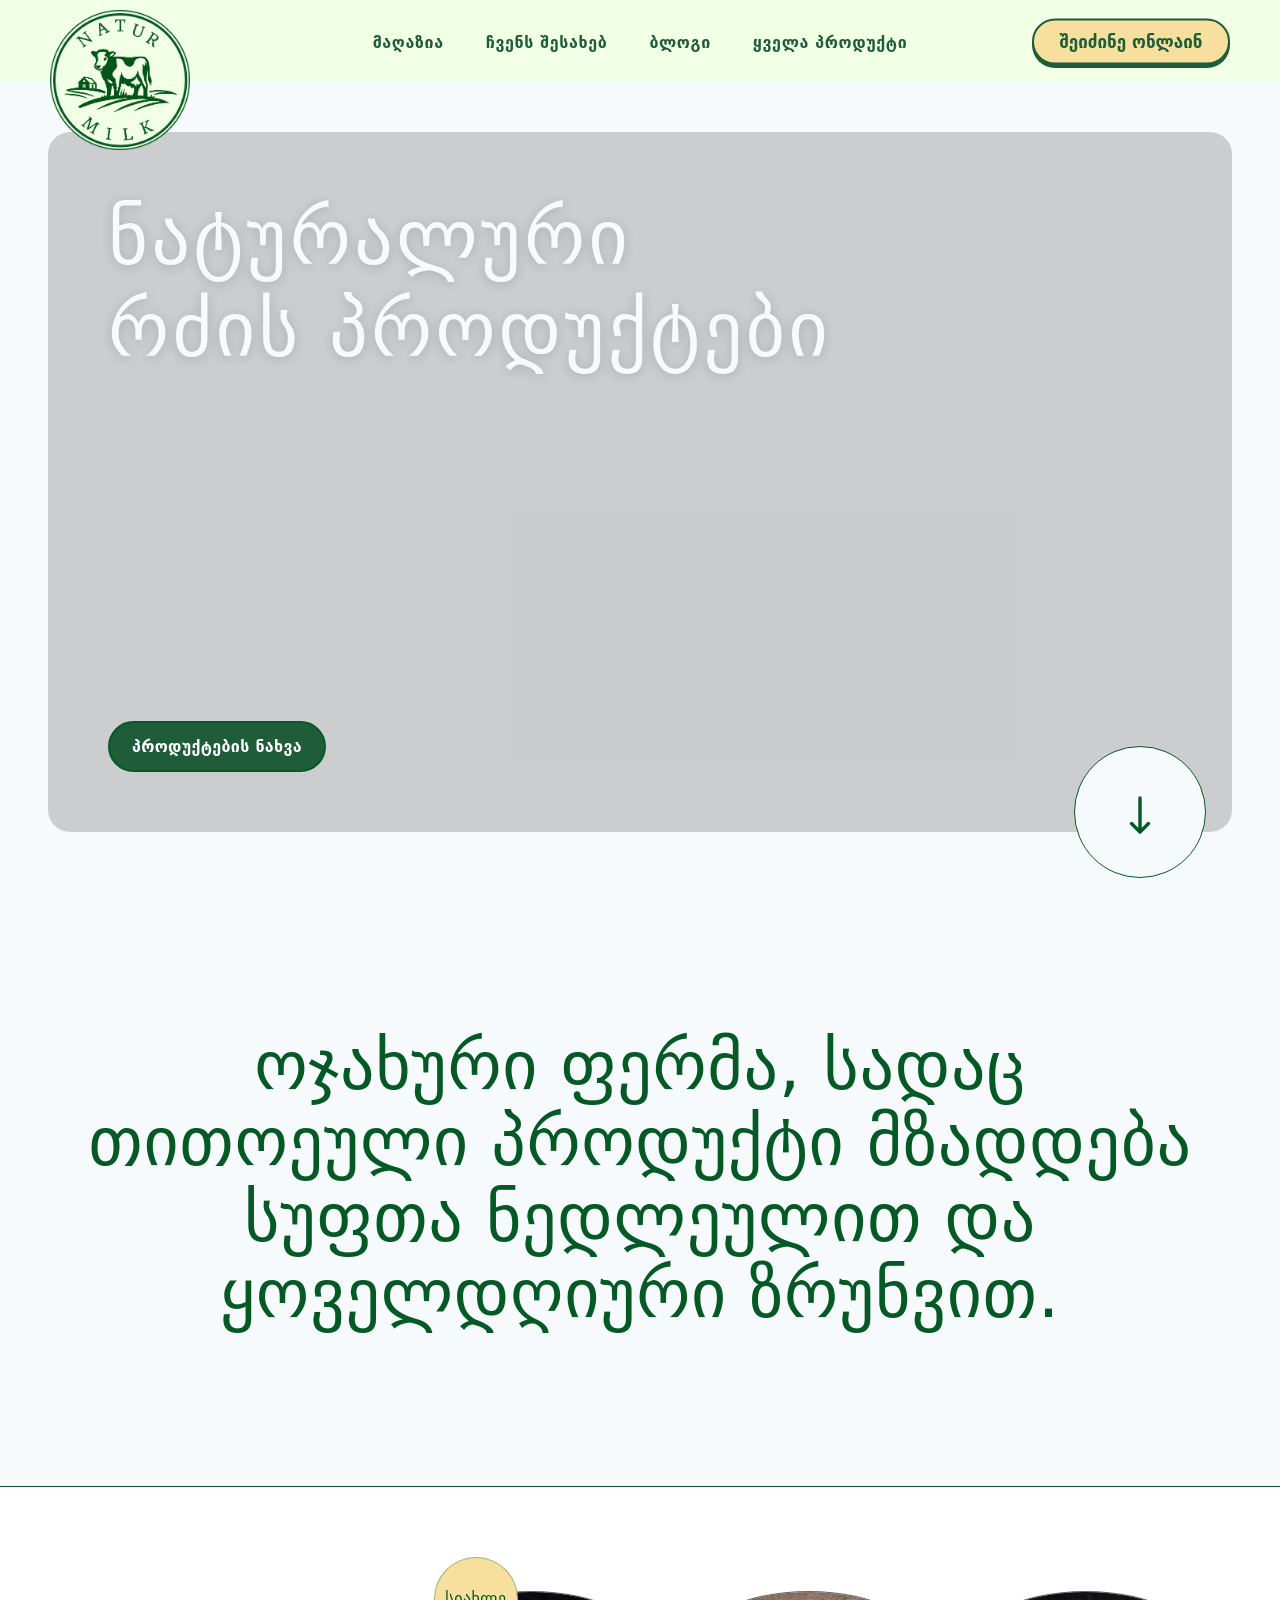
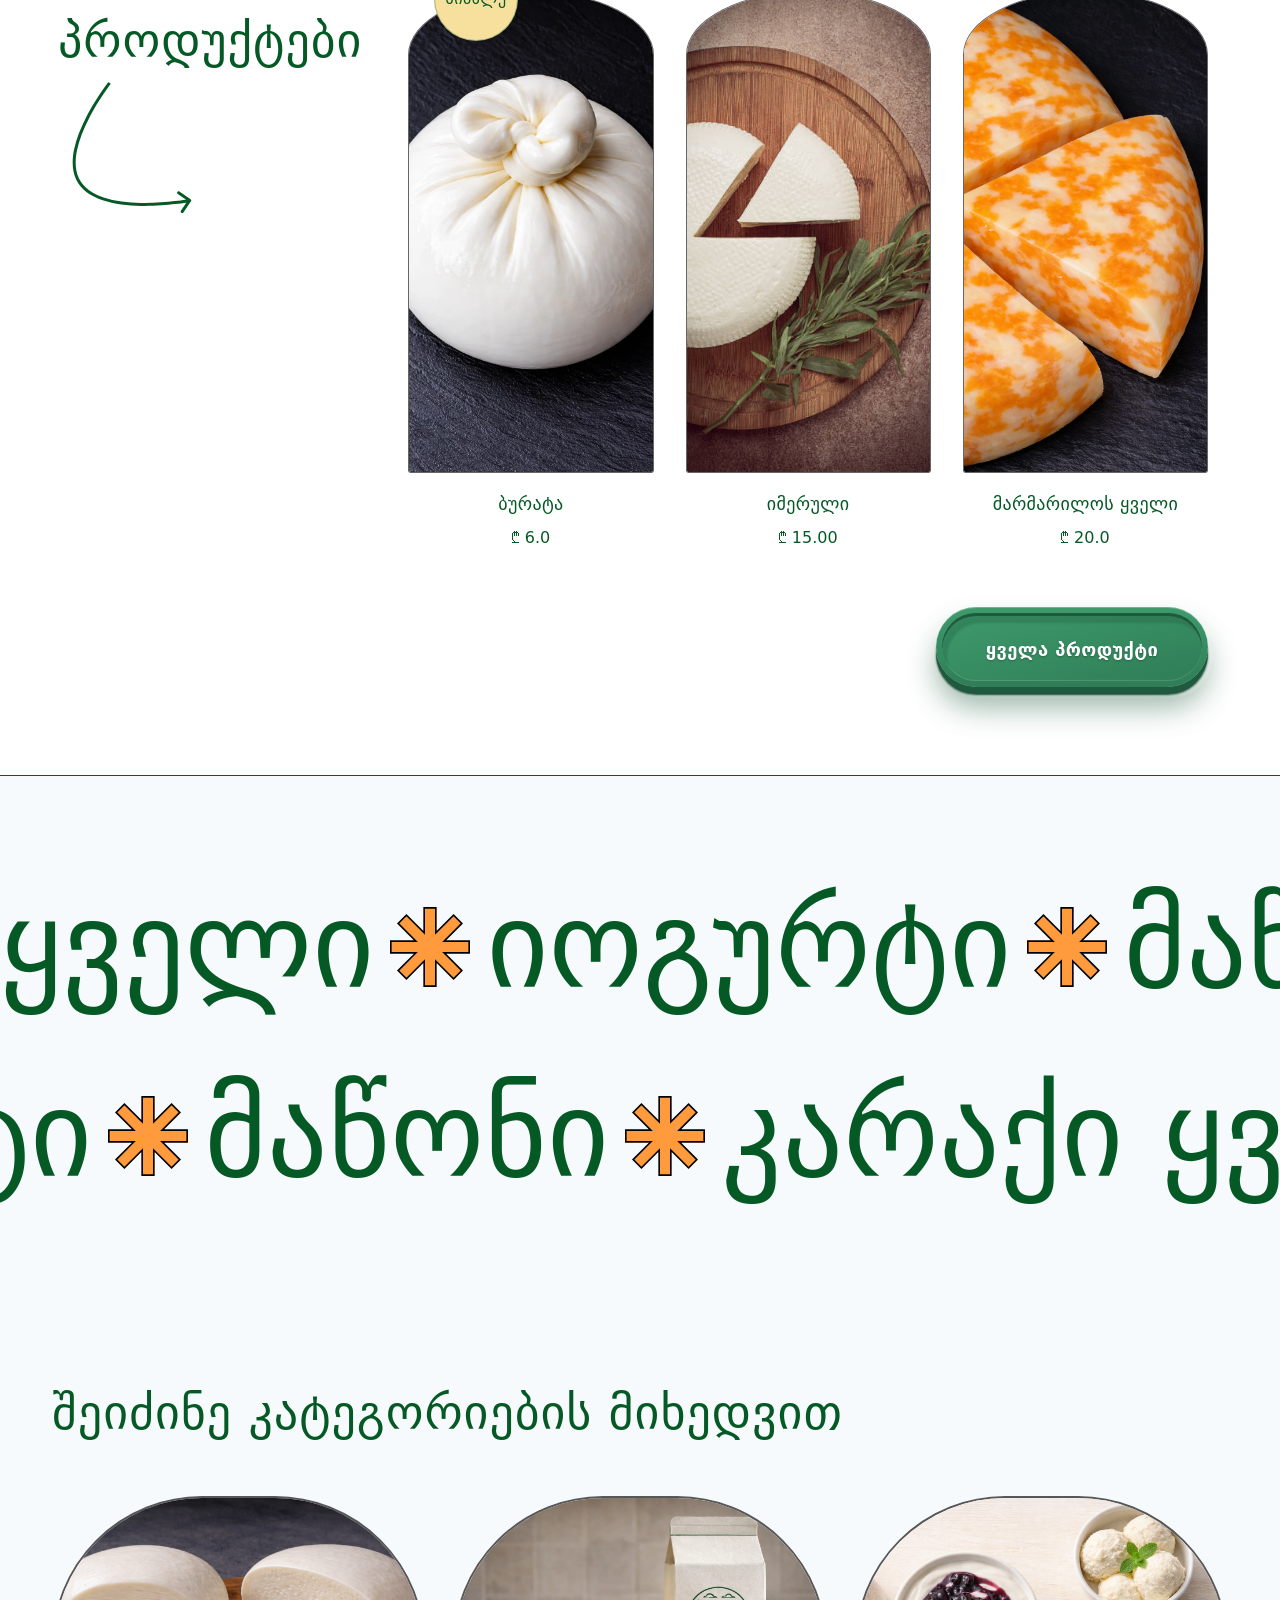
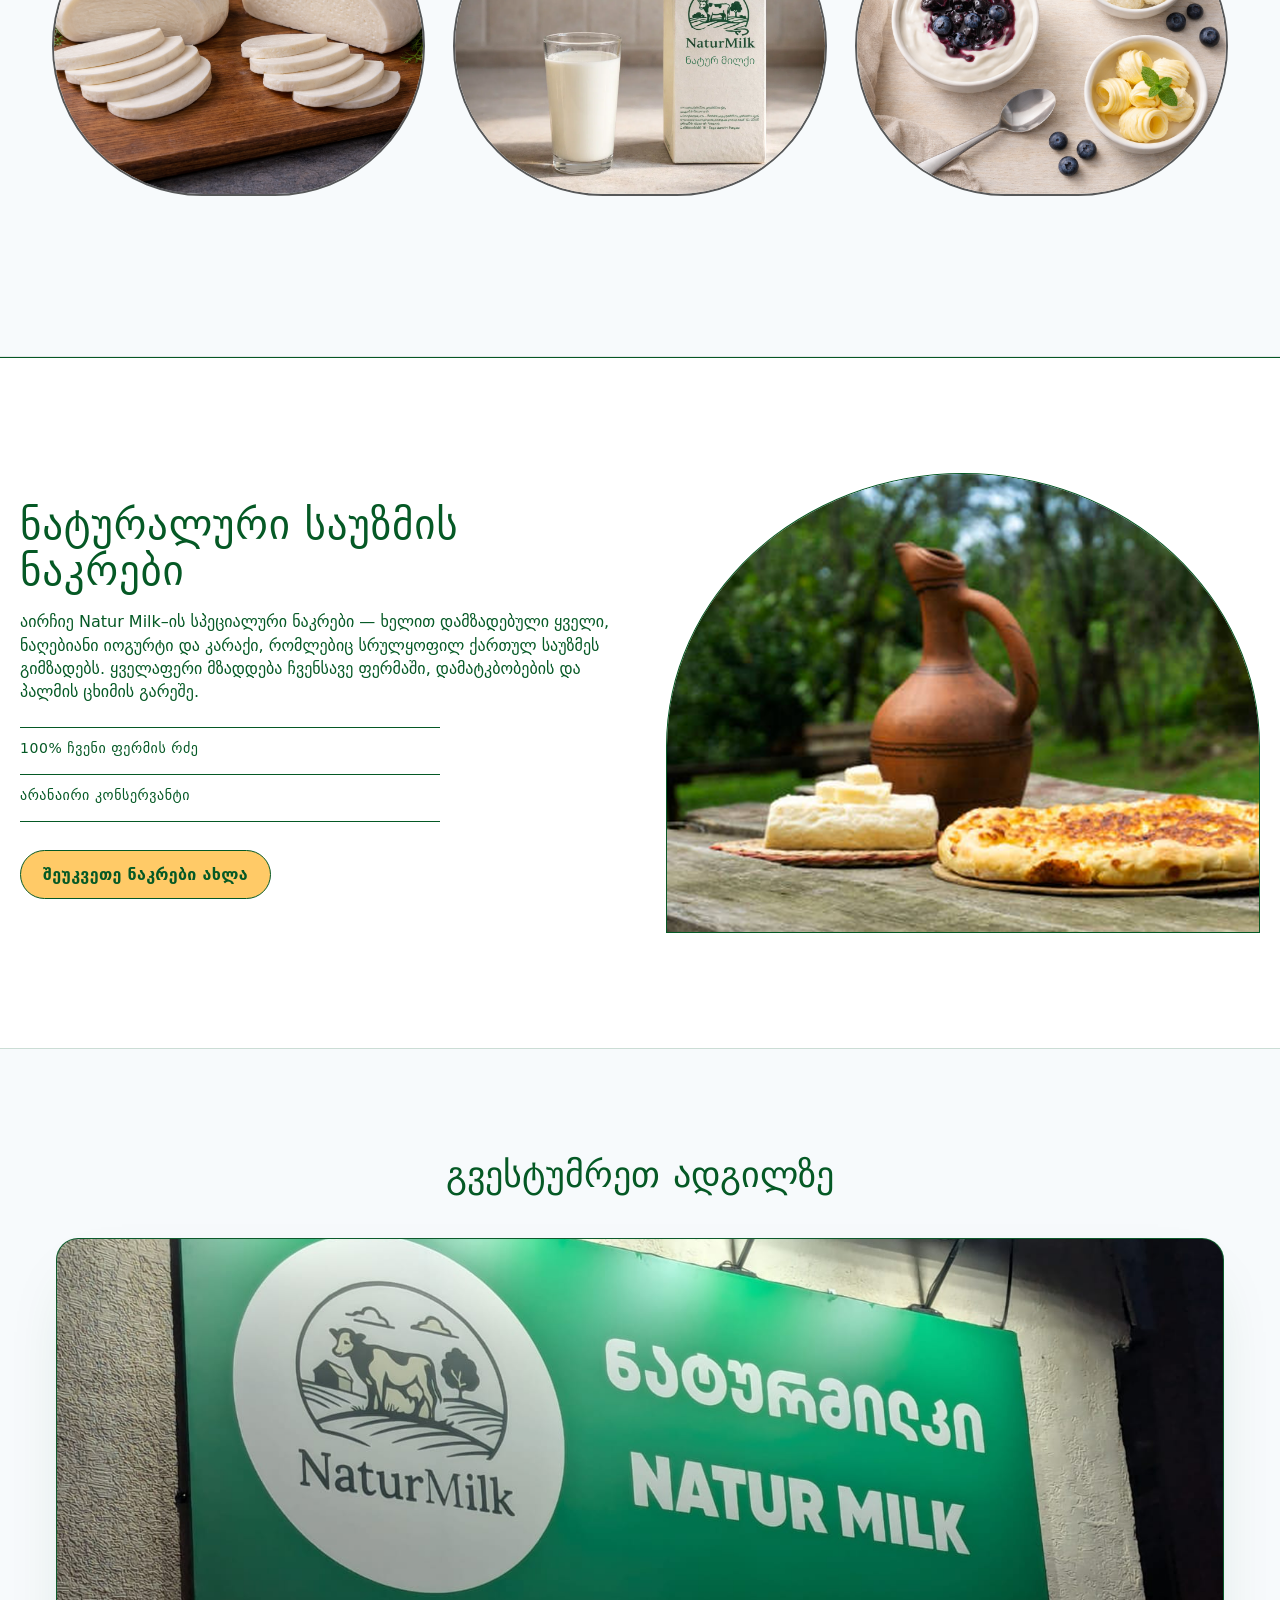
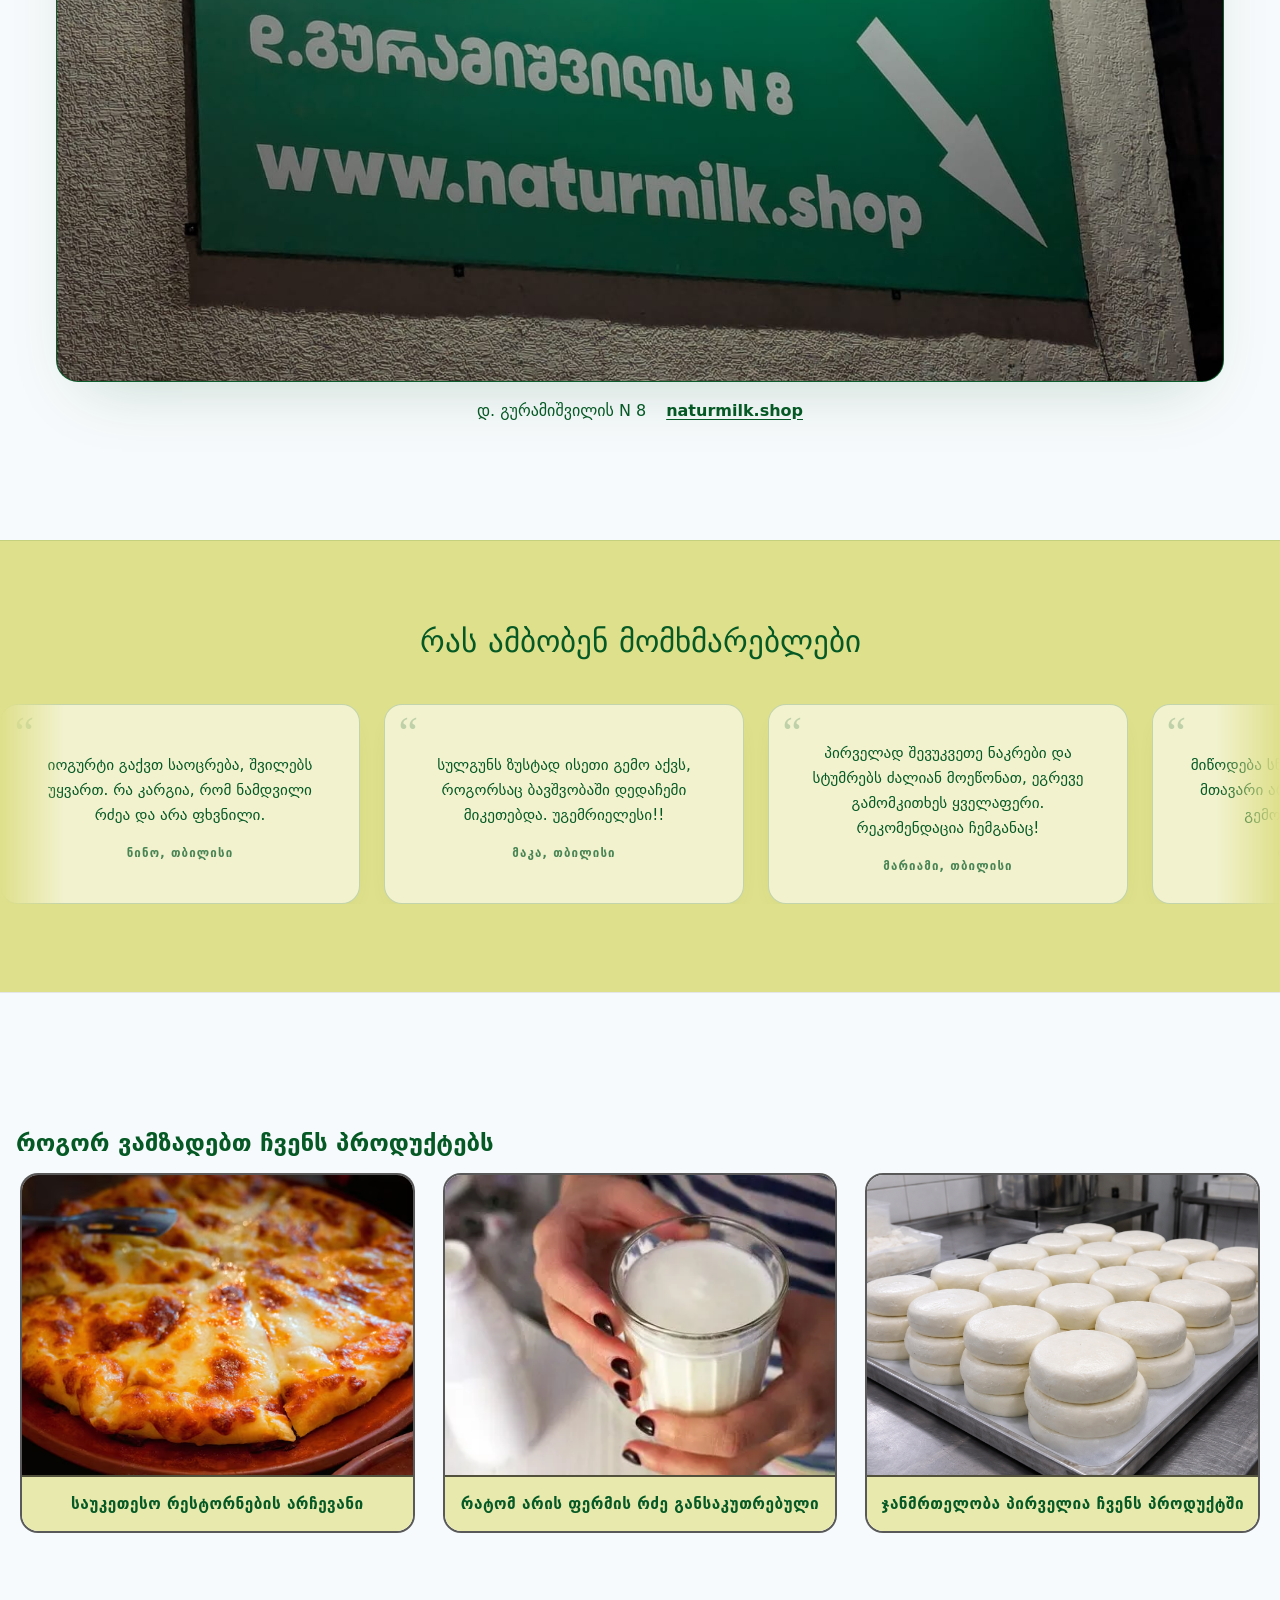
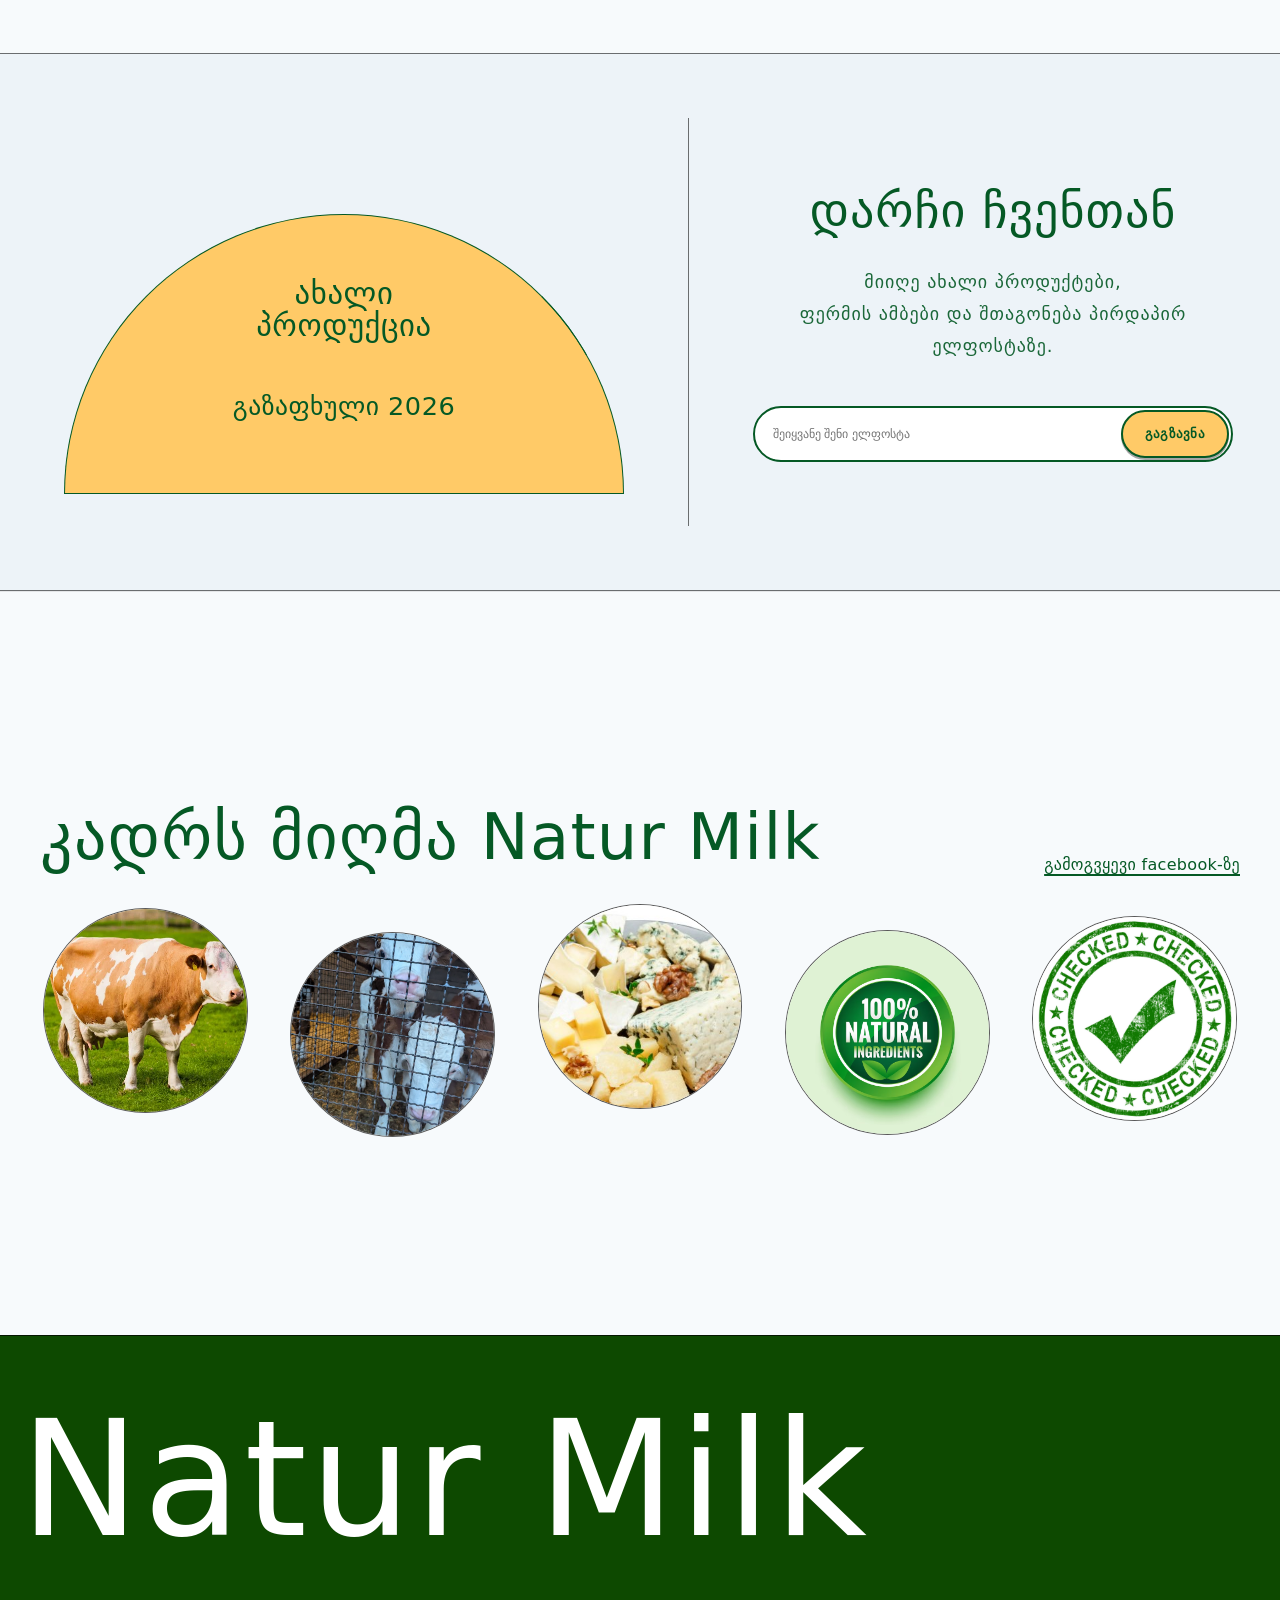
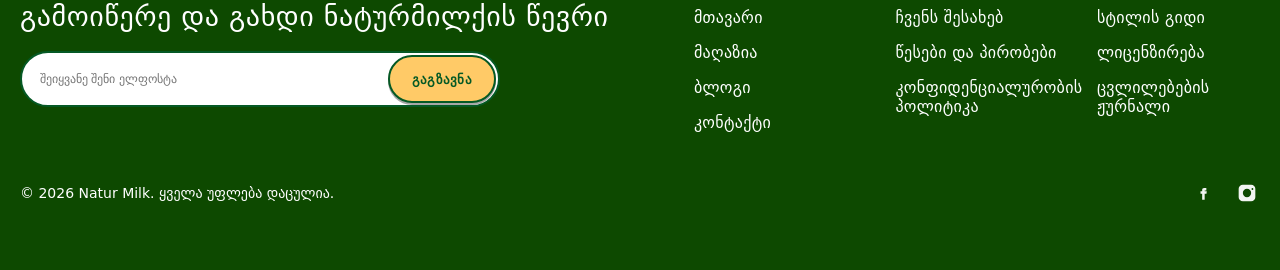
==== commit 2a266b86: "Update logo across multiple pages; enhance mobile navigation and styling; preload hero media; remove" ====
--- a/index.html
+++ b/index.html
@@ -4,7 +4,15 @@
     <meta charset="UTF-8" />
     <meta name="viewport" content="width=device-width, initial-scale=1.0" />
     <link rel="stylesheet" href="style.css" />
+    <link rel="stylesheet" href="./js/vendor/lenis.css" />
+    <link rel="preconnect" href="https://fonts.googleapis.com" />
+    <link rel="preconnect" href="https://fonts.gstatic.com" crossorigin />
+    <link href="https://fonts.googleapis.com/css2?family=Headland+One&display=swap" rel="stylesheet" />
     <title data-field="footerBrand">Natur Milk</title>
+
+    <!-- Hero media: start fetching before body paints -->
+    <link rel="preload" href="./images/main-img.jpeg" as="image" fetchpriority="high" />
+    <link rel="preload" href="./images/hero-naturmilk-720p.mp4" as="video" type="video/mp4" fetchpriority="high" />
 
     <!-- Favicon -->
     <link rel="icon" type="image/png" sizes="32x32" href="./images/favicon.png" />
@@ -23,8 +31,10 @@
 
   <body class="body">
     <!-- Navbar -->
-    <header class="site-nav" id="siteNav">
+    <header class="site-nav site-nav--hero" id="siteNav">
       <div class="nav-inner">
+        <a href="/" class="mobile-brand" data-field="footerBrand">Natur Milk</a>
+
         <button class="nav-toggle" aria-expanded="false" aria-label="მენიუს გახსნა">
           <!-- hamburger -->
           <svg class="icon icon-bars" viewBox="0 0 24 24" width="26" height="26" aria-hidden="true">
@@ -37,10 +47,21 @@
         </button>
 
         <a href="/" class="brand" id="brand" aria-label="Natur Milk">
-          <!-- Single slot. The bridge will inject a COMBINED SVG (icon + text) here. -->
+          <svg class="brand-shoulders" aria-hidden="true" viewBox="0 0 164 164">
+            <path
+              class="brand-shoulder brand-shoulder--left"
+              fill="currentColor"
+              d="M 0 82 A 82 82 0 0 1 3.3 59.1 A 18 18 0 0 1 20 82 L 0 82 Z"
+            />
+            <path
+              class="brand-shoulder brand-shoulder--right"
+              fill="currentColor"
+              d="M 164 82 A 82 82 0 0 0 160.7 59.1 A 18 18 0 0 0 144 82 L 164 82 Z"
+            />
+          </svg>
           <img
             class="brandmark"
-            src="./images/logo.png"
+            src="./images/new-header-logo.png"
             alt="Natur Milk ლოგო"
           />
           <span class="brandmark" data-field="siteLogoHtml" aria-hidden="true"></span>
@@ -64,15 +85,23 @@
       </div>
 
       <!-- Mobile -->
+      <div class="mobile-backdrop" id="mobileBackdrop" aria-hidden="true"></div>
       <div class="mobile-panel" id="mobilePanel" role="dialog" aria-modal="true" aria-label="საიტის მენიუ">
-        <nav>
-          <ul class="mobile-list">
-            <li><a href="#shop" data-field="navItem[0]">მაღაზია</a></li>
-            <li><a href="#about" data-field="navItem[1]">ჩვენს შესახებ</a></li>
-            <li><a href="#blog" data-field="navItem[2]">ბლოგი</a></li>
-            <li><a href="productPage.html">ყველა პროდუქტი</a></li>
-          </ul>
-        </nav>
+        <div class="mobile-panel__inner">
+          <nav class="mobile-nav" aria-label="მობილური მენიუ">
+            <ul class="mobile-list">
+              <li><a href="#shop" data-field="navItem[0]">მაღაზია</a></li>
+              <li><a href="#about" data-field="navItem[1]">ჩვენს შესახებ</a></li>
+              <li><a href="#blog" data-field="navItem[2]">ბლოგი</a></li>
+              <li><a href="productPage.html">ყველა პროდუქტი</a></li>
+            </ul>
+          </nav>
+          <div class="mobile-panel__footer">
+            <a href="productPage.html" class="header-cta mobile-header-cta" data-field="searchLabel" aria-label="შეიძინე ონლაინ">
+              <span class="button_top">შეიძინე ონლაინ</span>
+            </a>
+          </div>
+        </div>
       </div>
     </header>
 
@@ -83,13 +112,19 @@
           <div class="hero-frame">
             <video
               class="hero-img"
-              src="./images/naturalmilk-hero.mp4"
               autoplay
               muted
               loop
               playsinline
+              preload="metadata"
+              fetchpriority="high"
               poster="./images/main-img.jpeg"
+              width="1280"
+              height="720"
+              disablepictureinpicture
+              disableremoteplayback
             >
+              <source src="./images/hero-naturmilk-720p.mp4" type="video/mp4" />
               Your browser does not support the video tag.
             </video>
             <div class="hero-content">
@@ -102,9 +137,16 @@
           </div>
 
           <button class="scroll-btn" aria-label="დაწიე ქვემოთ">
-            <svg viewBox="0 0 24 24" width="40" height="40" aria-hidden="true">
-              <path d="M12 5v14m0 0l6-6m-6 6l-6-6" fill="none" stroke="currentColor" stroke-width="1.8" stroke-linecap="round" stroke-linejoin="round" />
-            </svg>
+            <span class="scroll-btn__viewport" aria-hidden="true">
+              <span class="scroll-btn__track">
+                <svg class="scroll-btn__arrow" viewBox="0 3 24 30" fill="none">
+                  <path d="M12 6v24M6 24l6 6 6-6" stroke="currentColor" stroke-width="2.4" stroke-linecap="round" stroke-linejoin="round" />
+                </svg>
+                <svg class="scroll-btn__arrow" viewBox="0 3 24 30" fill="none">
+                  <path d="M12 6v24M6 24l6 6 6-6" stroke="currentColor" stroke-width="2.4" stroke-linecap="round" stroke-linejoin="round" />
+                </svg>
+              </span>
+            </span>
           </button>
         </div>
       </div>
@@ -128,7 +170,7 @@
         <!-- Left column -->
         <div class="bestsellers__intro">
           <!-- plain text binding (no *Html) -->
-          <h2 class="bestsellers__title" data-field="bestsellersTitle">ჩვენი<br /> პროდუქტები</h2>
+          <h2 class="bestsellers__title" data-field="bestsellersTitle"><br /> პროდუქტები</h2>
           <!-- Arrow stays local, not data-bound -->
           <span class="icon-arrow" aria-hidden="true"></span>
         </div>
@@ -310,88 +352,97 @@
       </div>
     </section>
 
-    <!-- VALUES -->
-    <section class="values">
-      <div class="values__wrap">
-        <ul class="values__grid">
-          <li class="value">
-            <span class="value__icon" aria-hidden="true"></span>
-            <h3 class="value__title" data-field="valueTitle[0]">ნატურალური ფერმის რძე</h3>
-            <p class="value__copy" data-field="valueCopy[0]">სველი ბალახით გამოკვებილი ძროხები და არანაირი რძის ფხვნილი — მხოლოდ ის, რასაც ბოთლში ხედავ.</p>
-          </li>
-
-          <li class="value">
-            <span class="value__icon" aria-hidden="true"></span>
-            <h3 class="value__title" data-field="valueTitle[1]">ხელით დამზადებული ყველი</h3>
-            <p class="value__copy" data-field="valueCopy[1]">ოჯახური რეცეპტები, დამწიფების კონტროლი და ყოველდღიური დეგუსტაცია, რომ გემო ყოველთვის ერთნაირად კარგი იყოს.</p>
-          </li>
-
-          <li class="value">
-            <span class="value__icon" aria-hidden="true"></span>
-            <h3 class="value__title" data-field="valueTitle[2]">პლასტმასის გარეშე<br />შეფუთვა</h3>
-            <p class="value__copy" data-field="valueCopy[2]">მინიმალური პლასტმასი და გადამუშავებადი მასალები, რათა ფერმასაც და ბუნებასაც ერთნაირად ვუფრთხილდეთ.</p>
-          </li>
-
-          <li class="value">
-            <span class="value__icon" aria-hidden="true"></span>
-            <p class="value__copy" data-field="valueCopy[3]">გიმოგზავნით სახლამდე გაცივებულად და სუფთად, რომ პროდუქტი იგივე გემოთი მივიდეს, როგორც ფერმაშია.</p>
-          </li>
-        </ul>
+    <!-- Visit us — farm sign -->
+    <section class="visit-sign" id="visit">
+      <div class="visit-sign__wrap">
+        <header class="visit-sign__header">
+          <h2 class="visit-sign__title">გვესტუმრეთ ადგილზე</h2>
+        </header>
+
+        <figure class="visit-sign__figure">
+          <div class="visit-sign__frame">
+            <img
+              src="./images/sign-naturmilk.jpeg"
+              alt="Natur Milk საინგი — დ. გურამიშვილის N 8"
+              loading="lazy"
+              width="1600"
+              height="700"
+            />
+          </div>
+          <figcaption class="visit-sign__caption">
+            <span>დ. გურამიშვილის N 8</span>
+            <a href="https://www.naturmilk.shop" target="_blank" rel="noopener noreferrer">naturmilk.shop</a>
+          </figcaption>
+        </figure>
       </div>
     </section>
 
     <!-- Testimonials -->
-    <section class="slider" id="testimonial-slider">
-      <div class="slider__track" data-track>
-        <!-- Slide 1 -->
-        <article class="slide">
-          <div class="slider-card">
-            <p class="slider-quote" data-field="testimonialText[0]">
-              იოგურტი გაქვთ საოცრება, შვილებს უყვართ. რა კარგია, რომ ნამდვილი რძეა და არა ფხვნილი.
-            </p>
-            <p class="slider-name" data-field="testimonialName[0]">ნინო, თბილისი</p>
-          </div>
-        </article>
-
-        <!-- Slide 2 -->
-        <article class="slide">
-          <div class="slider-card">
-            <p class="slider-quote" data-field="testimonialText[1]">
-              სულგუნს ზუსტად ისეთი გემო აქვს, როგორსაც ბავშვობაში დედაჩემი მიკეთებდა. უგემრიელესი!!
-            </p>
-            <p class="slider-name" data-field="testimonialName[1]">მაკა, თბილისი</p>
-          </div>
-        </article>
-
-        <!-- Slide 3 -->
-        <article class="slide">
-          <div class="slider-card">
-            <p class="slider-quote" data-field="testimonialText[2]">
-              პირველად შევუკვეთე ნაკრები და სტუმრებს ძალიან მოეწონათ, ეგრევე გამომკითხეს ყველაფერი. რეკომენდაცია ჩემგანაც!
-            </p>
-            <p class="slider-name" data-field="testimonialName[2]">მარიამი, თბილისი</p>
-          </div>
-        </article>
-
-        <!-- Slide 4 -->
-        <article class="slide">
-          <div class="slider-card">
-            <p class="slider-quote" data-field="testimonialText[3]">
-              მიწოდება სწრაფია, შეფუთვაც კაია და მთავარი არაფერი აქვს ხელოვნური გემო. ყველას გირჩევთ.
-            </p>
-            <p class="slider-name" data-field="testimonialName[3]">ლაშა, თბილისი</p>
-          </div>
-        </article>
-      </div>
-
-      <!-- arrows -->
-      <div class="slider-nav slider-nav--wrap">
-        <button class="arr-btn" data-prev aria-label="წინა შეფასება">
-          <span class="slider-icon icon--left"></span>
-        </button>
-        <button class="arr-btn" data-next aria-label="შემდეგი შეფასება">
-          <span class="slider-icon icon--right"></span>
-        </button>
+    <section class="reviews" id="testimonial-slider">
+      <div class="reviews__shell">
+        <header class="reviews__header">
+          <h2 class="reviews__title">რას ამბობენ მომხმარებლები</h2>
+        </header>
+      </div>
+
+      <div class="reviews__marquee">
+        <div class="reviews__track" data-marquee-track>
+          <div class="reviews__group">
+            <article class="reviews-card">
+              <div class="slider-card">
+                <p class="slider-quote" data-field="testimonialText[0]">
+                  იოგურტი გაქვთ საოცრება, შვილებს უყვართ. რა კარგია, რომ ნამდვილი რძეა და არა ფხვნილი.
+                </p>
+                <p class="slider-name" data-field="testimonialName[0]">ნინო, თბილისი</p>
+              </div>
+            </article>
+
+            <article class="reviews-card">
+              <div class="slider-card">
+                <p class="slider-quote" data-field="testimonialText[1]">
+                  სულგუნს ზუსტად ისეთი გემო აქვს, როგორსაც ბავშვობაში დედაჩემი მიკეთებდა. უგემრიელესი!!
+                </p>
+                <p class="slider-name" data-field="testimonialName[1]">მაკა, თბილისი</p>
+              </div>
+            </article>
+
+            <article class="reviews-card">
+              <div class="slider-card">
+                <p class="slider-quote" data-field="testimonialText[2]">
+                  პირველად შევუკვეთე ნაკრები და სტუმრებს ძალიან მოეწონათ, ეგრევე გამომკითხეს ყველაფერი. რეკომენდაცია ჩემგანაც!
+                </p>
+                <p class="slider-name" data-field="testimonialName[2]">მარიამი, თბილისი</p>
+              </div>
+            </article>
+
+            <article class="reviews-card">
+              <div class="slider-card">
+                <p class="slider-quote" data-field="testimonialText[3]">
+                  მიწოდება სწრაფია, შეფუთვაც კაია და მთავარი არაფერი აქვს ხელოვნური გემო. ყველას გირჩევთ.
+                </p>
+                <p class="slider-name" data-field="testimonialName[3]">ლაშა, თბილისი</p>
+              </div>
+            </article>
+
+            <article class="reviews-card">
+              <div class="slider-card">
+                <p class="slider-quote" data-field="testimonialText[4]">
+                  ყველის გემო ნამდვილად ფერმერულია — ყოველ შაბათს ვეკვეთით და ოჯახში ყველას სიამოვნება.
+                </p>
+                <p class="slider-name" data-field="testimonialName[4]">თამარი, ბათუმი</p>
+              </div>
+            </article>
+
+            <article class="reviews-card">
+              <div class="slider-card">
+                <p class="slider-quote" data-field="testimonialText[5]">
+                  ბავშვები იოგურტს სიამოვნებით ართმევენ, რაც ჩვენთვის ყველაზე მთავარია. გმადლობთ ხარისხისთვის.
+                </p>
+                <p class="slider-name" data-field="testimonialName[5]">ლელა, ქუთაისი</p>
+              </div>
+            </article>
+          </div>
+        </div>
       </div>
     </section>
 
@@ -523,22 +574,18 @@
       </div>
     </footer>
 
+    <script src="./js/vendor/lenis.min.js"></script>
+    <script src="./js/lenis-init.js"></script>
+    <script src="./js/hero-video.js"></script>
     <script src="./js/script.js"></script>
     <script src="./js/navbar.js"></script>
 
     <!-- SCROLL TO TOP -->
-    <button class="scroll-top-btn" id="scrollTopBtn" onclick="window.scrollTo({top:0,behavior:'smooth'})" aria-label="მაღლა">
+    <button class="scroll-top-btn" id="scrollTopBtn" aria-label="მაღლა">
       <svg class="scroll-top-svg" viewBox="0 0 384 512">
         <path d="M214.6 41.4c-12.5-12.5-32.8-12.5-45.3 0l-160 160c-12.5 12.5-12.5 32.8 0 45.3s32.8 12.5 45.3 0L160 141.2V448c0 17.7 14.3 32 32 32s32-14.3 32-32V141.2L329.4 246.6c12.5 12.5 32.8 12.5 45.3 0s12.5-32.8 0-45.3l-160-160z"/>
       </svg>
     </button>
-
-    <script>
-      const scrollTopBtn = document.getElementById("scrollTopBtn");
-      window.addEventListener("scroll", () => {
-        scrollTopBtn.classList.toggle("scroll-top-btn--visible", window.scrollY > 300);
-      });
-    </script>
     
   </body>
 </html>
--- a/style.css
+++ b/style.css
@@ -10,11 +10,12 @@
   --bg: #F7FAFC;            /* cool near-white */
   --text: #055925;
   --cardsection: #FFFFFF;
-  --cardhover: #E8EEF5;     /* ice blue hover/footer */
+  --cardhover: #f7e09e;     /* warm cream — product hovers & badges */
   --panel: #EDF3F8;         /* faint blue band */
   --fottera: #FFFFFF;;       /* teal accent */
-  --buttoncolor: #ffca67;   /* clean blue CTA */
-  --buttonhover: #daac58;
+  --buttoncolor: #ffca67;   /* richer cream accent */
+  --buttonhover: #e8b85a;   /* slightly deeper cream for hovers */
+  --cream: #f7e09e;         /* matches header CTA */
   --footer-bg: #0d4900;
   --ink: #111010;          /* brand logo example */
   --arch-bw: 1px;
@@ -31,17 +32,20 @@
   color: var(--text);
 }
 html {
-  scroll-behavior: smooth;
+  scroll-behavior: auto;
 }
 
 /* adjust 90px to your header height */
+#about,
+#intro,
+#shop,
 #blog {
   scroll-margin-top: 90px;
 }
 
-/* optional: make all anchor scroll smooth */
-html {
-  scroll-behavior: smooth;
+html.no-scroll,
+html.no-scroll body {
+  overflow: hidden;
 }
 
 .brandmark {
@@ -50,10 +54,8 @@
 
 @supports (color: color-mix(in oklch, white, black)) {
   :root {
-    /* 78/22 keeps chroma, pulls away from bg without getting muddy */
-    --cardhover: color-mix(in oklch, var(--buttonhover) 78%, var(--bg) 22%);
-    /* optional: make the testimonial slider stripe harmonize too */
-    --slider-bg: color-mix(in oklch, var(--buttonhover) 88%, var(--bg) 12%);
+    --cardhover: color-mix(in oklch, var(--cream) 88%, var(--bg) 12%);
+    --slider-bg: color-mix(in oklch, var(--buttoncolor) 82%, var(--bg) 18%);
   }
 }
 
@@ -69,11 +71,12 @@
 
 /* NAVBAR */
 .site-nav {
+  --nav-cream: #F1FFE5;
   position: fixed;
   inset: 0 0 auto 0;
   z-index: 1000;
-  background: var(--bg);
-  border-bottom: 1px solid #028b00;
+  background: var(--nav-cream);
+  border-bottom: none;
   padding: 25px 0;
 }
 
@@ -238,71 +241,211 @@
   transform: translateY(2px);
 }
 
+.mobile-brand {
+  display: none;
+}
+
+.mobile-backdrop {
+  display: none;
+}
+
 /* NAVBAR */
 @media (max-width: 768px) {
+  .site-nav {
+    --nav-cream: #F1FFE5;
+    --mobile-bar-h: 64px;
+    background: var(--nav-cream);
+    border-bottom: none;
+    padding: 14px 0;
+    z-index: 1001;
+  }
+
   .nav-inner {
-    padding: 0 16px;
-    grid-template-columns: 48px 1fr auto;
-  }
-
-  .brand {
-    justify-self: center;
-    font-weight: 600;
-    font-size: 1.5rem;
-  }
-
+    padding: 0 18px;
+    grid-template-columns: 1fr auto;
+    align-items: center;
+    min-height: 36px;
+  }
+
+  .mobile-brand {
+    display: block;
+    grid-column: 1;
+    justify-self: start;
+    font-family: "Headland One", Georgia, "Times New Roman", serif;
+    font-size: 1.42rem;
+    font-weight: 400;
+    color: var(--text);
+    text-decoration: none;
+    letter-spacing: 0.02em;
+    line-height: 1.1;
+  }
+
+  .nav-toggle {
+    display: inline-grid;
+    grid-column: 2;
+    justify-self: end;
+    width: 44px;
+    height: 44px;
+    place-items: center;
+    border-radius: 12px;
+    transition: background-color 0.2s ease;
+  }
+
+  .site-nav.is-open .nav-toggle {
+    background: rgba(31, 93, 58, 0.08);
+  }
+
+  .brand,
   .primary-nav,
+  .actions,
   .search {
     display: none;
   }
 
-  .nav-toggle {
-    display: inline-grid;
-    width: 40px;
-    height: 40px;
-    place-items: center;
+  .mobile-backdrop {
+    display: block;
+    position: fixed;
+    inset: 0;
+    top: var(--mobile-bar-h);
+    background: rgba(5, 89, 37, 0.14);
+    backdrop-filter: blur(3px);
+    -webkit-backdrop-filter: blur(3px);
+    opacity: 0;
+    visibility: hidden;
+    pointer-events: none;
+    transition: opacity 0.35s ease, visibility 0s linear 0.35s;
+    z-index: 999;
+  }
+
+  .site-nav.is-open .mobile-backdrop {
+    opacity: 1;
+    visibility: visible;
+    pointer-events: auto;
+    transition: opacity 0.35s ease, visibility 0s;
   }
 
   .mobile-panel {
-    display: flex;
-    align-items: center;
-    justify-content: center;
+    display: block;
     position: fixed;
     left: 0;
     right: 0;
-    top: 9%;
-    background: var(--bg);
-    border-bottom: 1px solid rgba(0, 0, 0, .06);
+    top: var(--mobile-bar-h);
+    z-index: 1000;
+    background: var(--nav-cream);
+    border-bottom: 1px solid rgba(31, 93, 58, 0.1);
+    box-shadow: 0 18px 40px rgba(5, 89, 37, 0.1);
     visibility: hidden;
     opacity: 0;
-    transform: translateY(-6px);
+    transform: translateY(-14px) scaleY(0.96);
+    transform-origin: top center;
     pointer-events: none;
-    transition: opacity .22s ease, transform .22s ease, visibility 0s linear .22s;
-    height: 50vh;
+    transition:
+      opacity 0.32s ease,
+      transform 0.42s cubic-bezier(0.22, 1, 0.36, 1),
+      visibility 0s linear 0.42s;
+    box-sizing: border-box;
+  }
+
+  .mobile-panel__inner {
+    display: flex;
+    flex-direction: column;
+    gap: 20px;
+    padding: 16px 18px 22px;
+    max-height: min(420px, calc(100dvh - var(--mobile-bar-h) - 24px));
+    overflow-y: auto;
+  }
+
+  .mobile-nav {
+    width: 100%;
   }
 
   .mobile-list {
     list-style: none;
-    padding: 18px 0 22px;
-    display: grid;
-    gap: 50px;
-    text-align: center
+    padding: 0;
+    margin: 0;
+    display: flex;
+    flex-direction: column;
+    width: 100%;
+    border: 1px solid rgba(31, 93, 58, 0.14);
+    border-radius: 14px;
+    overflow: hidden;
+    background: rgba(255, 255, 255, 0.55);
+  }
+
+  .mobile-list li {
+    border-bottom: 1px solid rgba(31, 93, 58, 0.1);
+    opacity: 0;
+    transform: translateY(-6px);
+    transition:
+      opacity 0.35s ease,
+      transform 0.4s cubic-bezier(0.22, 1, 0.36, 1);
+  }
+
+  .mobile-list li:last-child {
+    border-bottom: none;
   }
 
   .mobile-list a {
+    display: block;
+    padding: 15px 18px;
     color: var(--text);
     text-decoration: none;
-    font-size: 1.5rem;
-    font-weight: 500;
-    letter-spacing: .04em;
+    font-size: 1.05rem;
+    font-weight: 600;
+    letter-spacing: 0.03em;
+    text-transform: uppercase;
+    transition: background-color 0.15s ease, color 0.15s ease;
+  }
+
+  .mobile-list a:active {
+    background: rgba(31, 93, 58, 0.07);
+  }
+
+  .mobile-panel__footer {
+    display: flex;
+    justify-content: center;
+    padding-top: 4px;
+    opacity: 0;
+    transform: translateY(8px);
+    transition:
+      opacity 0.35s ease 0.12s,
+      transform 0.4s cubic-bezier(0.22, 1, 0.36, 1) 0.12s;
+  }
+
+  .mobile-header-cta {
+    width: 100%;
+    max-width: 280px;
+    text-align: center;
+  }
+
+  .mobile-header-cta .button_top {
+    width: 100%;
   }
 
   .site-nav.is-open .mobile-panel {
     visibility: visible;
     opacity: 1;
+    transform: translateY(0) scaleY(1);
+    pointer-events: auto;
+    transition:
+      opacity 0.32s ease,
+      transform 0.42s cubic-bezier(0.22, 1, 0.36, 1),
+      visibility 0s;
+  }
+
+  .site-nav.is-open .mobile-list li {
+    opacity: 1;
     transform: translateY(0);
-    pointer-events: auto;
-    transition: opacity .22s ease, transform .22s ease;
+  }
+
+  .site-nav.is-open .mobile-list li:nth-child(1) { transition-delay: 0.06s; }
+  .site-nav.is-open .mobile-list li:nth-child(2) { transition-delay: 0.1s; }
+  .site-nav.is-open .mobile-list li:nth-child(3) { transition-delay: 0.14s; }
+  .site-nav.is-open .mobile-list li:nth-child(4) { transition-delay: 0.18s; }
+
+  .site-nav.is-open .mobile-panel__footer {
+    opacity: 1;
+    transform: translateY(0);
   }
 
   .site-nav.is-open .nav-toggle .icon-bars {
@@ -314,6 +457,78 @@
   }
 }
 
+.brand-shoulders {
+  display: none;
+}
+
+/* Desktop header — logo grows downward over the hero (index only) */
+@media (min-width: 769px) {
+  .site-nav--hero {
+    --header-logo-size: 140px;
+    --header-logo-ring: 12px;
+    --header-logo-fillet: 18px;
+    background: var(--nav-cream);
+    border-bottom: none;
+    overflow: visible;
+    padding: 10px 0 2px;
+  }
+
+  .site-nav--hero .nav-inner {
+    overflow: visible;
+  }
+
+  .site-nav--hero .brand {
+    position: relative;
+    height: auto;
+    align-self: flex-start;
+    margin-top: 0;
+    margin-bottom: calc(var(--header-logo-size) * -0.5);
+    z-index: 1002;
+  }
+
+  .site-nav--hero .brand-shoulders {
+    display: block;
+    position: absolute;
+    width: calc(var(--header-logo-size) + (var(--header-logo-ring) * 2));
+    height: calc(var(--header-logo-size) + (var(--header-logo-ring) * 2));
+    top: calc(var(--header-logo-ring) * -1);
+    left: calc(var(--header-logo-ring) * -1);
+    color: var(--nav-cream);
+    pointer-events: none;
+    z-index: 1;
+    overflow: visible;
+  }
+
+  .site-nav--hero .brand .brandmark {
+    position: relative;
+    z-index: 2;
+    height: var(--header-logo-size) !important;
+    padding: 0;
+  }
+
+  .site-nav--hero .brand .brandmark img {
+    border-radius: 50%;
+    box-shadow: 0 0 0 var(--header-logo-ring) var(--nav-cream);
+  }
+
+  .site-nav:not(.site-nav--hero) {
+    padding: 14px 0;
+  }
+
+  .site-nav:not(.site-nav--hero) .brand {
+    margin-bottom: 0;
+    align-self: center;
+  }
+
+  .site-nav:not(.site-nav--hero) .brand .brandmark {
+    height: 72px !important;
+    padding: 0;
+  }
+
+  .site-nav:not(.site-nav--hero) .brand .brandmark img {
+    border-radius: 50%;
+  }
+}
 
 
 /* Hero */
@@ -324,6 +539,12 @@
 .page-content,
 .hero {
   padding-top: 100px;
+}
+
+@media (min-width: 769px) {
+  .hero {
+    padding-top: 132px;
+  }
 }
 
 .hero-wrap {
@@ -358,6 +579,7 @@
   max-height: 700px;
   object-fit: cover;
   object-position: 65% center;
+  pointer-events: none;
 }
 
 .hero-content {
@@ -397,6 +619,8 @@
 }
 
 .scroll-btn {
+  --scroll-arrow-h: clamp(54px, 6.5vw, 66px);
+  --scroll-arrow-w: clamp(28px, 3.4vw, 34px);
   position: absolute;
   right: clamp(14px, 2vw, 26px);
   bottom: -46px;
@@ -409,6 +633,53 @@
   display: grid;
   place-items: center;
   z-index: 5;
+  cursor: pointer;
+  transition: transform 0.2s ease-out;
+}
+
+.scroll-btn__viewport {
+  width: var(--scroll-arrow-w);
+  height: var(--scroll-arrow-h);
+  overflow: hidden;
+  transform: translateY(3px);
+}
+
+.scroll-btn__track {
+  display: flex;
+  flex-direction: column;
+  align-items: center;
+  animation: scroll-btn-arrow 1.8s cubic-bezier(0.55, 0, 0.35, 1) infinite;
+}
+
+.scroll-btn__arrow {
+  width: var(--scroll-arrow-w);
+  height: var(--scroll-arrow-h);
+  flex-shrink: 0;
+  display: block;
+}
+
+@keyframes scroll-btn-arrow {
+  0% {
+    transform: translateY(calc(-1 * var(--scroll-arrow-h)));
+  }
+
+  18% {
+    transform: translateY(calc(-1 * var(--scroll-arrow-h)));
+  }
+
+  72% {
+    transform: translateY(0);
+  }
+
+  100% {
+    transform: translateY(0);
+  }
+}
+
+@media (prefers-reduced-motion: reduce) {
+  .scroll-btn__track {
+    animation: none;
+  }
 }
 
 .hero-cta {
@@ -797,8 +1068,8 @@
   letter-spacing: .03em;
   text-decoration: none;
   color: var(--text);
-  background: var(--cardhover);
-  border-top: var(--arch-bw) solid rgba(0, 0, 0, .7);
+  background: var(--cream);
+  border-top: 1px solid color-mix(in srgb, var(--text) 28%, transparent);
   transform: translate3d(0, 100%, 0);
   transition: transform .28s ease;
   z-index: 2;
@@ -821,9 +1092,9 @@
   width: 84px;
   height: 84px;
   border-radius: 50%;
-  background: var(--buttonhover);
-  color: var(--text);
-  border: 1px solid var(--text);
+  background: var(--cream);
+  color: var(--text);
+  border: 1px solid color-mix(in srgb, var(--text) 35%, transparent);
   font-weight: 500;
   letter-spacing: .03em;
   position: static;
@@ -919,22 +1190,12 @@
 /* Size & alignment can be tweaked to match your line height */
 .scroller .scroller-star {
   display: inline-block;
-  width: 50px;
-  height: 50px;
+  width: 80px;
+  height: 80px;
   background: url("./images/octopus.svg") center / contain no-repeat;
   vertical-align: middle;
   transform: translateY(1px);
   margin: 1rem;
-}
-
-.value__icon {
-  display: inline-block;
-  width: 26px;  /* keep your previous visual size */
-  height: 26px;
-  background-color: var(--buttonhover);
-  -webkit-mask: url("./images/flake.svg") center / contain no-repeat;
-          mask: url("./images/flake.svg") center / contain no-repeat;
-  flex: 0 0 auto; /* keeps layout identical if you had flex */
 }
 
 
@@ -1111,12 +1372,22 @@
   align-items: center;
 }
 
+.clay__copy,
+.clay__visual {
+  min-width: 0;
+}
+
+.clay__visual {
+  width: 100%;
+}
+
 .clay__title {
   margin: 0 0 16px;
   color: var(--text);
   font-weight: 500;
   letter-spacing: .02em;
-  font-size: 48px;
+  font-size: clamp(1.75rem, 3.2vw, 3rem);
+  line-height: 1.12;
 }
 
 .clay__desc {
@@ -1210,275 +1481,340 @@
   width: 100%;
   height: 100%;
   object-fit: cover;
-  object-position: 60% 40%;
+  object-position: center center;
   display: block;
 }
 
 @media (max-width: 768px) {
+  .clay {
+    padding: clamp(2.5rem, 8vw, 3.5rem) 0;
+    overflow-x: clip;
+  }
+
   .clay__grid {
     grid-template-columns: 1fr;
+    gap: 2rem;
+    padding-inline: clamp(1rem, 4vw, 1.25rem);
+  }
+
+  .clay__title {
+    font-size: clamp(1.4rem, 6vw, 1.85rem);
+    margin-bottom: 12px;
+  }
+
+  .clay__desc {
+    font-size: 1rem;
+    line-height: 1.5;
+    max-width: none;
+    margin-bottom: 1.25rem;
+  }
+
+  .clay__features {
+    max-width: none;
+    margin-bottom: 1.5rem;
+  }
+
+  .clay__features li {
+    font-size: 0.75rem;
+    margin: 12px 0;
+    padding-top: 10px;
+  }
+
+  .clay__visual {
+    display: flex;
+    justify-content: center;
+  }
+
+  .clay__arch {
+    width: 100%;
+    max-width: 100%;
+    height: clamp(220px, 62vw, 320px);
+    min-height: 0;
+    margin-inline: auto;
   }
 
   .clay__arch img {
     height: 100%;
-  }
-}
-
-@media (max-width: 1024px) {
+    object-position: center center;
+  }
+}
+
+@media (min-width: 769px) {
+  .clay__arch img {
+    object-position: 60% 40%;
+  }
+}
+
+@media (max-width: 1024px) and (min-width: 769px) {
   .clay {
     padding-left: 1rem;
     padding-right: 1rem;
   }
 
   .clay__grid {
-    gap: 4rem;
+    gap: 3rem;
   }
 
   .clay__arch {
-    min-height: 600px;
+    height: clamp(300px, 42vw, 420px);
   }
 
   .clay__desc {
-    font-size: 1.5rem;
+    font-size: 1.2rem;
   }
 
   .clay__features {
-    margin-top: 3rem;
+    margin-top: 2rem;
   }
 
   .clay__features li {
-    font-size: 1.25rem;
-  }
-
-}
-
-
-
-
-/* VALUES */
-.values {
+    font-size: 1rem;
+  }
+}
+
+
+
+
+/* Visit sign showcase */
+.visit-sign {
+  padding: clamp(3.5rem, 9vw, 6.5rem) 0;
   background: var(--bg);
-  padding: clamp(3.5rem, 12vw, 10rem) 0;
-  border-top: 0.0625rem solid var(--text);
-  border-bottom: 0.0625rem solid var(--text);
-  padding-left: 2rem;
-  padding-right: 2rem;
-}
-
-.values__wrap {
+  border-top: 1px solid color-mix(in srgb, var(--text) 18%, transparent);
+}
+
+.visit-sign__wrap {
+  max-width: 1200px;
   margin: 0 auto;
-  padding: 0 1.25rem;
-}
-
-.values__grid {
-  list-style: none;
+}
+
+.visit-sign__header {
+  text-align: center;
+  margin-bottom: clamp(1.75rem, 4vw, 2.75rem);
+  color: var(--text);
+}
+
+.visit-sign__eyebrow {
+  margin: 0 0 0.5rem;
+  font-size: 0.8rem;
+  font-weight: 600;
+  letter-spacing: 0.14em;
+  text-transform: uppercase;
+  opacity: 0.72;
+}
+
+.visit-sign__title {
   margin: 0;
-  padding: 0;
-  display: grid;
-  grid-template-columns: repeat(4, 1fr);
-  gap: clamp(1.75rem, 5vw, 4rem);
-  align-items: start;
+  font-family: "Headland One", Georgia, "Times New Roman", serif;
+  font-size: clamp(1.75rem, 2.8vw, 2.5rem);
+  font-weight: 400;
+  line-height: 1.15;
+}
+
+.visit-sign__figure {
+  margin: 1rem;
+}
+
+.visit-sign__frame {
+  overflow: hidden;
+  border-radius: 22px;
+  border: 1px solid color-mix(in srgb, var(--text) 30%, transparent);
+  box-shadow: 0 28px 64px -28px rgba(5, 89, 37, 0.22);
+  background: #0f5c2e;
+}
+
+.visit-sign__frame img {
+  display: block;
+  width: 100%;
+  height: auto;
+  aspect-ratio: 11 / 7;
+  object-fit: cover;
+  object-position: center;
+}
+
+.visit-sign__caption {
+  display: flex;
+  flex-wrap: wrap;
+  justify-content: center;
+  align-items: center;
+  gap: 0.35rem 1.25rem;
+  margin-top: 1.15rem;
+  font-size: 1rem;
+  color: var(--text);
+}
+
+.visit-sign__caption a {
+  color: var(--text);
+  font-weight: 600;
+  text-decoration: underline;
+  text-underline-offset: 3px;
+}
+
+.visit-sign__caption a:hover {
+  opacity: 0.8;
+}
+
+
+/* Testimonials marquee */
+.reviews {
+  --reviews-marquee-duration: 52s;
+  padding: clamp(3.25rem, 7vw, 5rem) 0 clamp(3.75rem, 8vw, 5.5rem);
+  background-color: var(--slider-bg);
+  border-top: 1px solid color-mix(in srgb, var(--text) 12%, transparent);
+  overflow: hidden;
+}
+
+.reviews__shell {
+  max-width: 1280px;
+  margin: 0 auto;
+  padding: 0 clamp(0.75rem, 2.5vw, 2rem);
+}
+
+.reviews__header {
   text-align: center;
-}
-
-.value {
-  color: var(--text);
-}
-
-.value__icon {
-  width: 3.5rem;
-  height: 3.5rem;
-  display: block;
-  margin: 0 auto clamp(1.125rem, 3vw, 1.75rem);
-}
-
-.value__title {
-  margin: 0 0 0.75rem;
-  text-transform: uppercase;
-  font-weight: 500;
-  line-height: 1.1;
-  font-size: clamp(1.1rem, 1.2vw + 0.6rem, 1.5rem);
-  white-space: nowrap;
-  word-break: keep-all;
-  text-overflow: ellipsis;
-  min-height: 1.1em;
+  margin-bottom: clamp(1.75rem, 4vw, 2.75rem);
+}
+
+.reviews__title {
+  margin: 0;
+  font-family: "Headland One", Georgia, "Times New Roman", serif;
+  font-size: clamp(1.5rem, 2.4vw, 2.15rem);
+  font-weight: 400;
+  color: var(--text);
+}
+
+.reviews__marquee {
+  width: 100%;
+  overflow: hidden;
+  mask-image: linear-gradient(
+    90deg,
+    transparent 0%,
+    #000 5%,
+    #000 95%,
+    transparent 100%
+  );
+  -webkit-mask-image: linear-gradient(
+    90deg,
+    transparent 0%,
+    #000 5%,
+    #000 95%,
+    transparent 100%
+  );
+}
+
+.reviews__track {
   display: flex;
-  align-items: flex-end;
+  width: max-content;
+  will-change: transform;
+  animation: reviews-marquee var(--reviews-marquee-duration, 52s) linear infinite;
+}
+
+.reviews__track:hover {
+  animation-play-state: paused;
+}
+
+.reviews__group {
+  display: flex;
+  align-items: stretch;
+  gap: clamp(1rem, 2.2vw, 1.5rem);
+  padding-right: clamp(1rem, 2.2vw, 1.5rem);
+}
+
+.reviews-card {
+  flex: 0 0 auto;
+  width: clamp(280px, 30vw, 360px);
+}
+
+.slider-card {
+  position: relative;
+  display: flex;
+  flex-direction: column;
   justify-content: center;
-}
-
-.value__copy {
-  margin: 0 auto;
-  font-size: 1.125rem;
-  line-height: 1.4;
-}
-
-@media (max-width: 1024px) {
-  .values__wrap {
-    padding: 0;
-  }
-
-  .values__grid {
-    grid-template-columns: repeat(2, 1fr);
-  }
-}
-
-@media (max-width: 768px) {
-  .values {
-    padding: 8rem 0.5em 8rem 0.5rem;
-  }
-
-  .values__grid {
-    grid-template-columns: 1fr;
-    gap: 5rem;
-  }
-
-  .value__copy {
-    width: 70%;
-  }
-}
-
-
-/* Testimonials */
-:root {
-  --bg-yellow: var(--buttoncolor);
-  --gap: 64px;
-  --per-view: 3;
-}
-
-.slider {
-  padding-top: 3rem;
-  padding-bottom: 3rem;
-  background-color: var(--slider-bg);
-  position: relative;
-  overflow: hidden;
-  border-top: 1px solid rgba(0, 0, 0, .15);
-  border-bottom: 1px solid rgba(0, 0, 0, .15);
-}
-
-.slider__track {
-  display: flex;
-  gap: var(--gap);
-  will-change: transform;
-  transition: transform .45s cubic-bezier(.22, .61, .36, 1);
-  touch-action: pan-y;
-}
-
-.slide {
-  flex: 0 0 calc((100% - (var(--gap) * (var(--per-view) - 1))) / var(--per-view));
-}
-
-.slider-card {
+  height: 100%;
+  min-height: clamp(168px, 18vw, 200px);
+  padding: clamp(1.5rem, 3vw, 2rem) clamp(1.25rem, 2.5vw, 1.75rem) clamp(1.25rem, 2vw, 1.5rem);
   text-align: center;
-  padding: 28px 18px 18px;
   line-height: 1.6;
   font-size: 16px;
+  background: rgba(255, 255, 255, 0.58);
+  border: 1px solid color-mix(in srgb, var(--text) 20%, transparent);
+  border-radius: 18px;
+  box-shadow: 0 10px 28px -16px rgba(5, 89, 37, 0.2);
+}
+
+.slider-card::before {
+  content: "\201C";
+  position: absolute;
+  top: 0.35rem;
+  left: 0.85rem;
+  font-family: Georgia, "Times New Roman", serif;
+  font-size: 2.75rem;
+  line-height: 1;
+  color: color-mix(in srgb, var(--text) 22%, transparent);
+  pointer-events: none;
 }
 
 .slider-quote {
-  max-width: 34ch;
-  margin: 0 auto 18px;
+  position: relative;
+  z-index: 1;
+  max-width: 32ch;
+  margin: 0 auto 1rem;
+  font-size: clamp(0.95rem, 1.05vw, 1.05rem);
+  line-height: 1.65;
+  color: var(--text);
 }
 
 .slider-name {
   margin: 0;
-  font-size: 13px;
-  letter-spacing: .04em;
+  font-size: 0.72rem;
+  letter-spacing: .1em;
   text-transform: uppercase;
   font-weight: 600;
-}
-
-.slider-nav {
-  position: absolute;
-  inset-block: 0;
-  display: flex;
-  align-items: center;
-  justify-content: space-between;
-  pointer-events: none;
-}
-
-.arr-btn {
-  pointer-events: auto;
-  width: 44px;
-  height: 44px;
-  border-radius: 999px;
-  background: transparent;
-  border-color: transparent;
-  color: #111;
-  display: grid;
-  place-items: center;
-  justify-content: center;
-  cursor: pointer;
-  transition: transform .15s ease, background .15s ease;
-}
-
-.arr-btn:hover {
-  transform: scale(1.04);
-  background: rgba(0, 0, 0, .06);
-}
-
-.arr-btn:disabled {
-  opacity: .35;
-  cursor: not-allowed;
-}
-
-.slider-nav--wrap {
-  position: absolute;
-  left: 0;
-  right: 0;
-  top: 0;
-  bottom: 0;
-  display: flex;
-  align-items: center;
-  justify-content: space-between;
-  padding-inline: 6px;
-}
-
-.slider-icon {
-  width: 18px;
-  height: 18px;
-  display: block;
-  border-right: 2px solid currentColor;
-  border-bottom: 2px solid currentColor;
-  transform: rotate(-45deg);
-}
-
-.icon--right {
-  transform: rotate(-45deg);
-}
-
-.icon--left {
-  transform: rotate(135deg);
-}
-
-@media (max-width: 1024px) {
-  :root {
-    --per-view: 2;
-    --gap: 40px;
-  }
-
-  .slider-quote {
-    font-size: 1rem;
-  }
-
-  .slider-name {
-    font-size: 1.25;
-  }
-}
-
-@media (max-width:768px) {
-  :root {
-    --per-view: 1;
-    --gap: 28px;
-  }
-
-  .slider-quote {
-    font-size: 1rem;
-  }
-
-  .arr-btn {
-    width: 40px;
-    height: 40px;
+  color: color-mix(in srgb, var(--text) 72%, transparent);
+}
+
+@keyframes reviews-marquee {
+  from {
+    transform: translate3d(0, 0, 0);
+  }
+
+  to {
+    transform: translate3d(-50%, 0, 0);
+  }
+}
+
+@media (prefers-reduced-motion: reduce) {
+  .reviews__marquee {
+    mask-image: none;
+    -webkit-mask-image: none;
+  }
+
+  .reviews__track > .reviews__group[aria-hidden="true"] {
+    display: none;
+  }
+
+  .reviews__track {
+    animation: none;
+    width: 100%;
+    flex-wrap: wrap;
+    justify-content: center;
+    gap: 1rem;
+    padding: 0 clamp(0.75rem, 2.5vw, 2rem);
+  }
+
+  .reviews__group {
+    flex-wrap: wrap;
+    justify-content: center;
+    padding-right: 0;
+  }
+
+  .reviews-card {
+    width: min(360px, 100%);
+  }
+}
+
+@media (max-width: 768px) {
+  .reviews-card {
+    width: clamp(260px, 78vw, 320px);
   }
 }
 
@@ -2196,7 +2532,7 @@
 }
 
 
-@media (min-width: 1024px) {
+@media (min-width: 769px) {
   /* Optional: spacing for the menu row */
   .primary-nav .menu {
     display: flex;
@@ -2212,27 +2548,54 @@
     display: inline-flex;
     align-items: center;
     justify-content: center;
-
-    padding: 10px 14px;
-    border-radius: 10px;
+    position: relative;
+
+    padding: 10px 14px 14px;
+    border-radius: 0;
 
     text-decoration: none;
     font-weight: 600;
     font-size: 16px;
     line-height: 1;
 
-    color: #1f5d3a;              /* deep farm green */
+    color: #1f5d3a;
     background: transparent;
 
-    transition: background-color 120ms ease, color 120ms ease;
-  }
-
-  .primary-nav .menu .nav-link:hover {
-    background: rgba(31, 93, 58, 0.08);
+    transition: color 160ms ease;
+  }
+
+  .primary-nav .menu .nav-link::after {
+    content: "";
+    position: absolute;
+    left: 50%;
+    bottom: 6px;
+    width: 0;
+    height: 3px;
+    border-radius: 999px;
+    background: rgba(44, 135, 84, 0.55);
+    transform: translateX(-50%);
+    transition: width 0.28s cubic-bezier(0.22, 1, 0.36, 1);
+  }
+
+  .primary-nav .menu .nav-link:hover,
+  .primary-nav .menu .nav-link:focus-visible {
+    background: transparent;
+    color: #184a2f;
+  }
+
+  .primary-nav .menu .nav-link:hover::after,
+  .primary-nav .menu .nav-link:focus-visible::after {
+    width: calc(100% - 10px);
   }
 
   .primary-nav .menu .nav-link:active {
-    background: rgba(31, 93, 58, 0.14);
+    background: transparent;
+    color: #1f5d3a;
+  }
+
+  .primary-nav .menu .nav-link:active::after {
+    width: calc(100% - 16px);
+    background: rgba(44, 135, 84, 0.7);
   }
 
   /* CTA button (ONLY for "ყველა პროდუქტი") */
@@ -2282,7 +2645,7 @@
    Targets: <a class="header-cta"><span class="button_top">...</span></a>
    =========================== */
 
-.actions .header-cta {
+.header-cta {
   /* Button variables */
   --button_radius: 0.75em;
   --button_color: #f7e09e;          /* warm milk/cream */
@@ -2305,7 +2668,7 @@
 }
 
 /* top layer */
-.actions .header-cta .button_top {
+.header-cta .button_top {
   display: block;
   box-sizing: border-box;
   text-align: center;
@@ -2326,22 +2689,22 @@
 }
 
 /* hover: lift + slightly richer cream + slightly darker green outline */
-.actions .header-cta:hover {
+.header-cta:hover {
   --button_outline_color: #184a2f;  /* darker green */
 }
 
-.actions .header-cta:hover .button_top {
+.header-cta:hover .button_top {
   transform: translateY(-0.33em);
   background: var(--buttoncolor);             /* warmer hover cream */
 }
 
 /* active: press */
-.actions .header-cta:active .button_top {
+.header-cta:active .button_top {
   transform: translateY(0);
 }
 
 /* keyboard focus */
-.actions .header-cta:focus-visible {
+.header-cta:focus-visible {
   outline: 3px solid rgba(31, 93, 58, 0.35);
   outline-offset: 4px;
 }
@@ -2353,7 +2716,7 @@
 
 
 
-.actions .header-cta {
+.header-cta {
   /* Button variables */
 
   font-size: 12px;
@@ -2361,7 +2724,7 @@
 }
 
 /* top layer */
-.actions .header-cta .button_top {
+.header-cta .button_top {
 
   padding: 0.8rem 0.8em;
 
--- a/js/vendor/lenis.css
+++ b/js/vendor/lenis.css
@@ -0,0 +1 @@
+html.lenis,html.lenis body{height:auto}.lenis.lenis-smooth{scroll-behavior:auto!important}.lenis.lenis-smooth [data-lenis-prevent]{overscroll-behavior:contain}.lenis.lenis-stopped{overflow:clip}.lenis.lenis-smooth iframe{pointer-events:none}
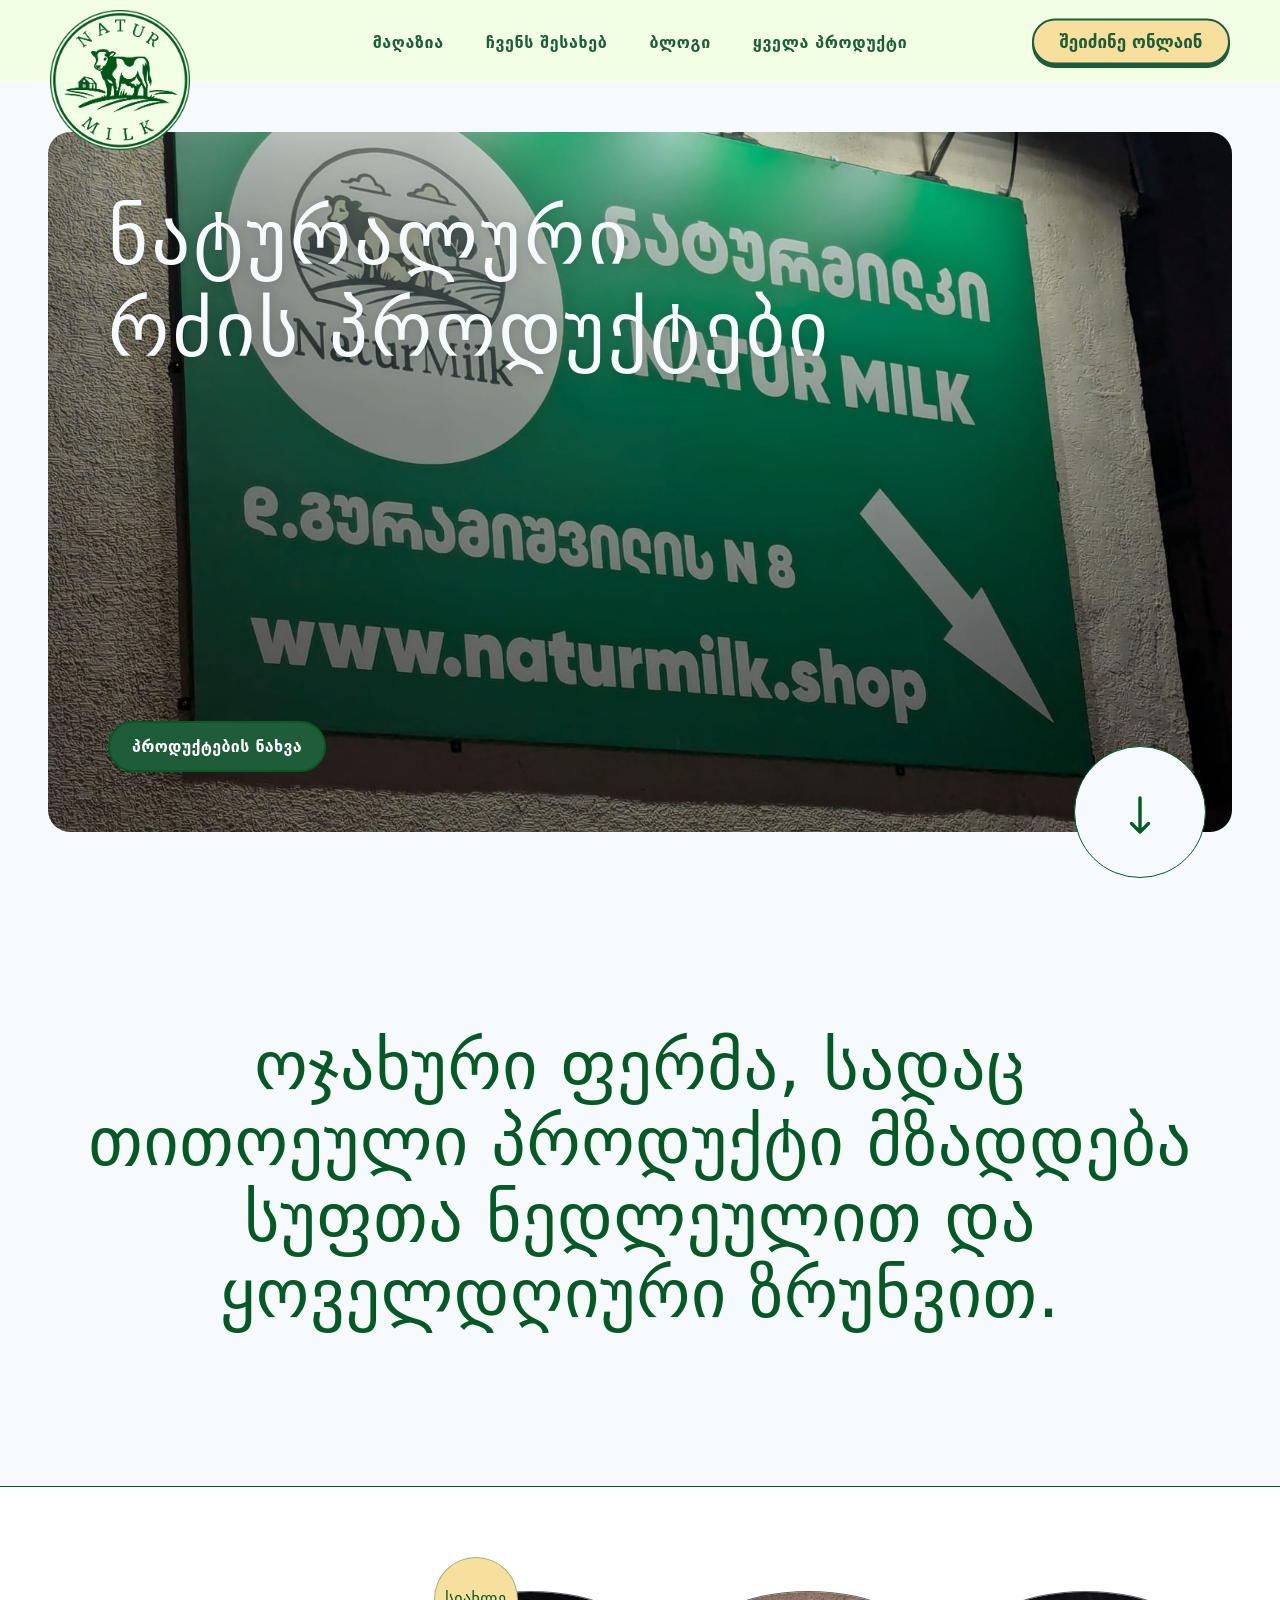
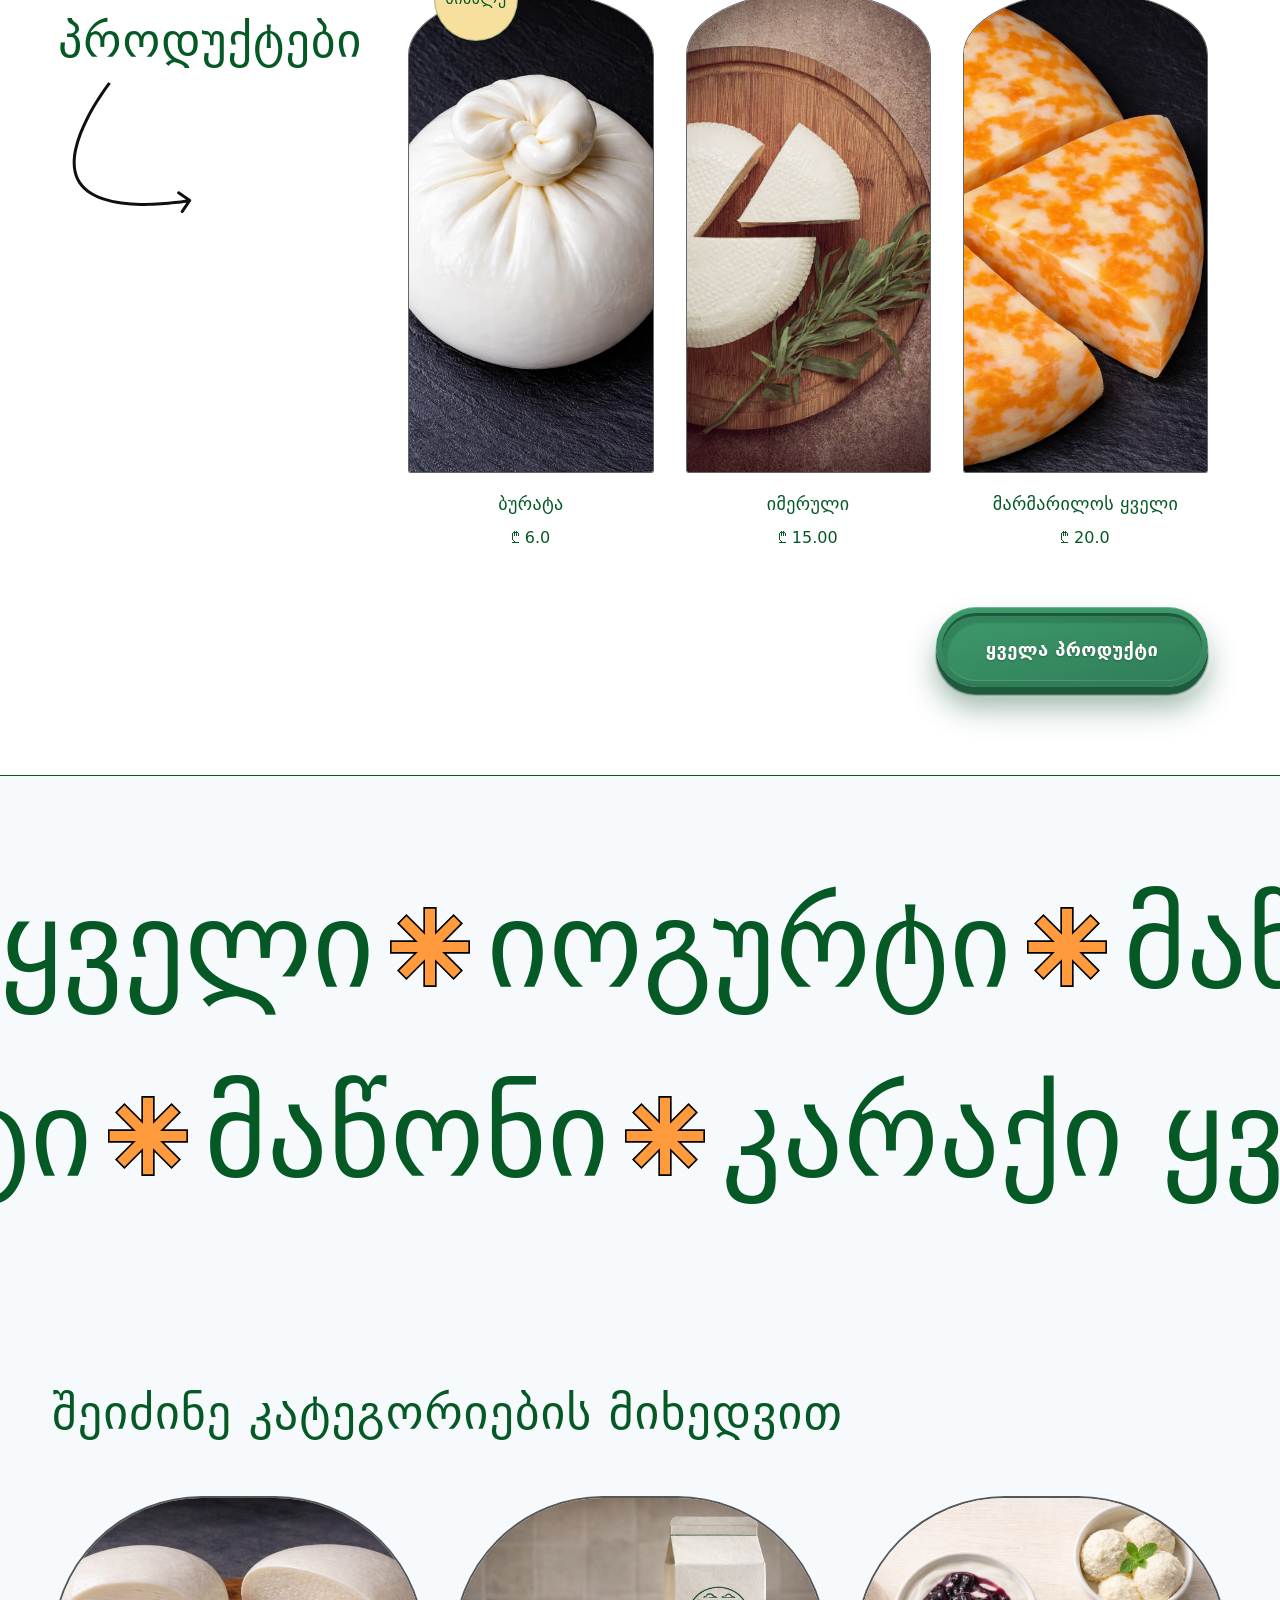
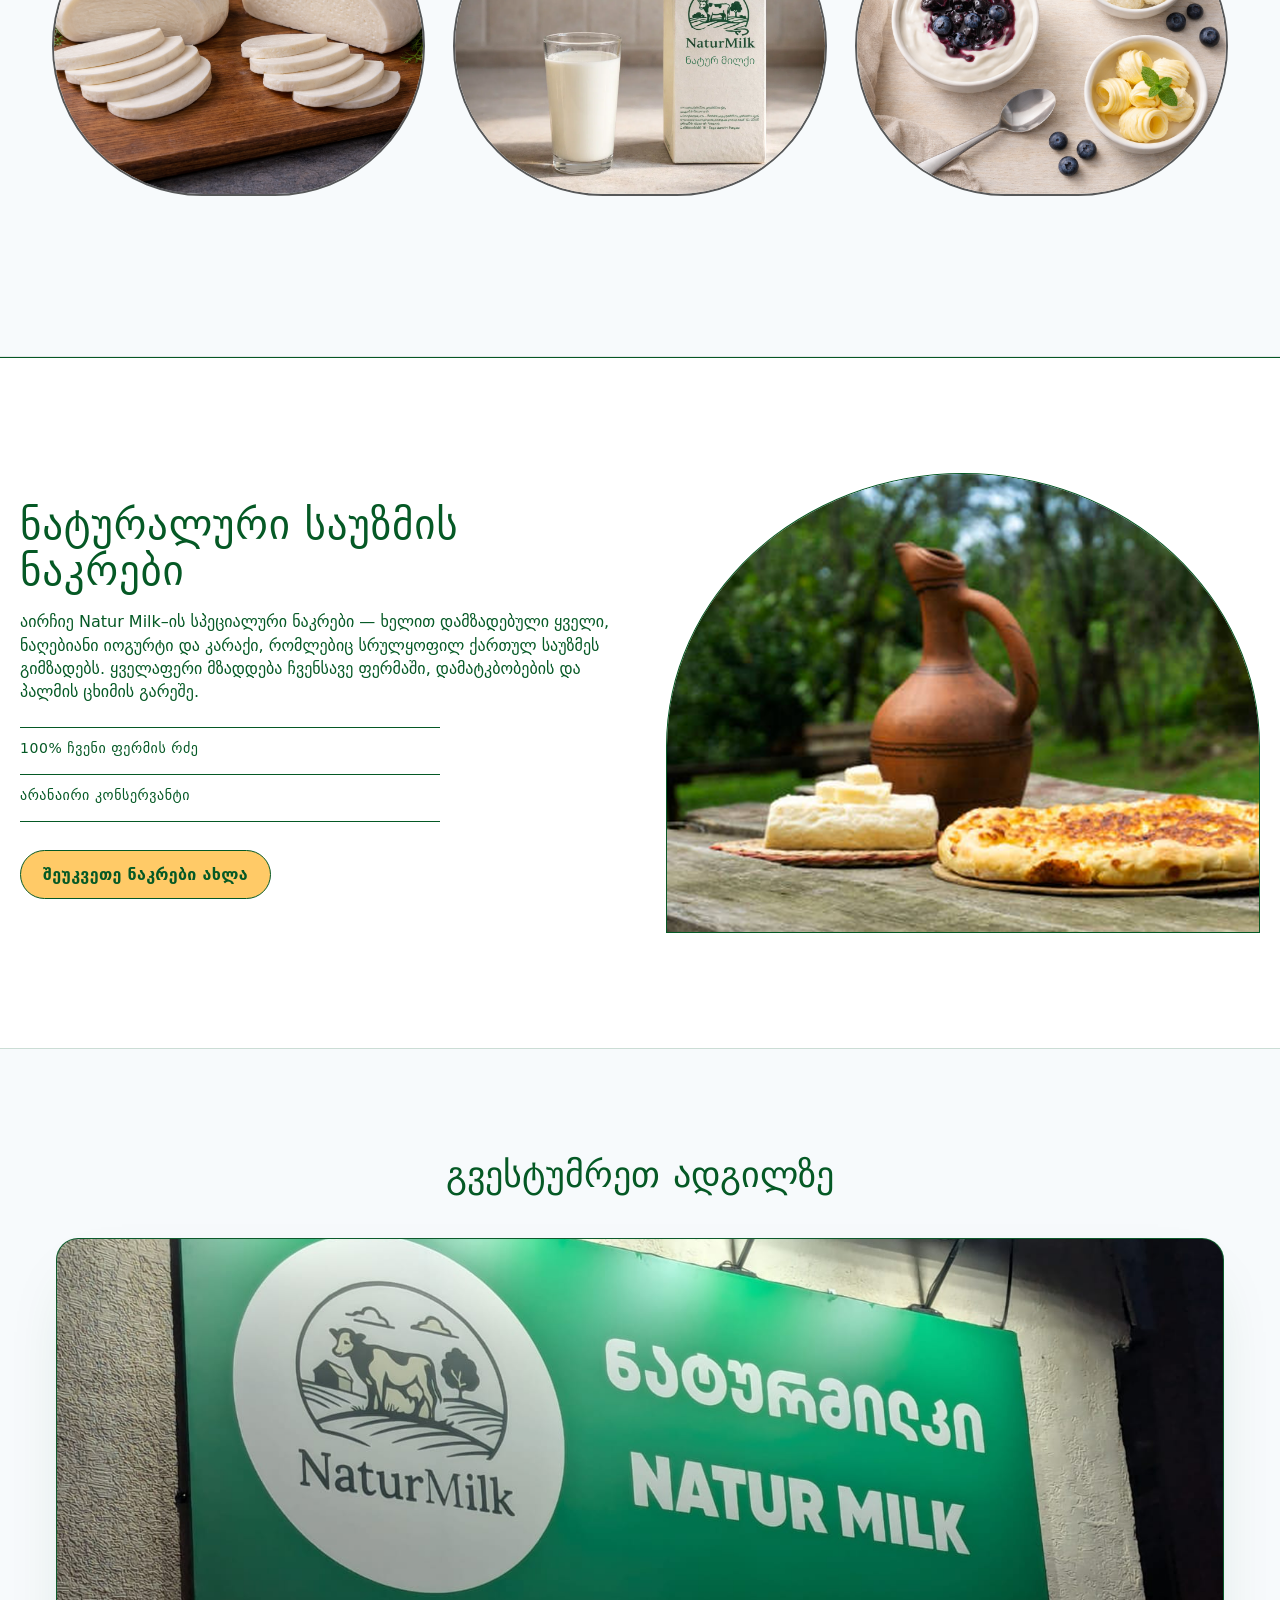
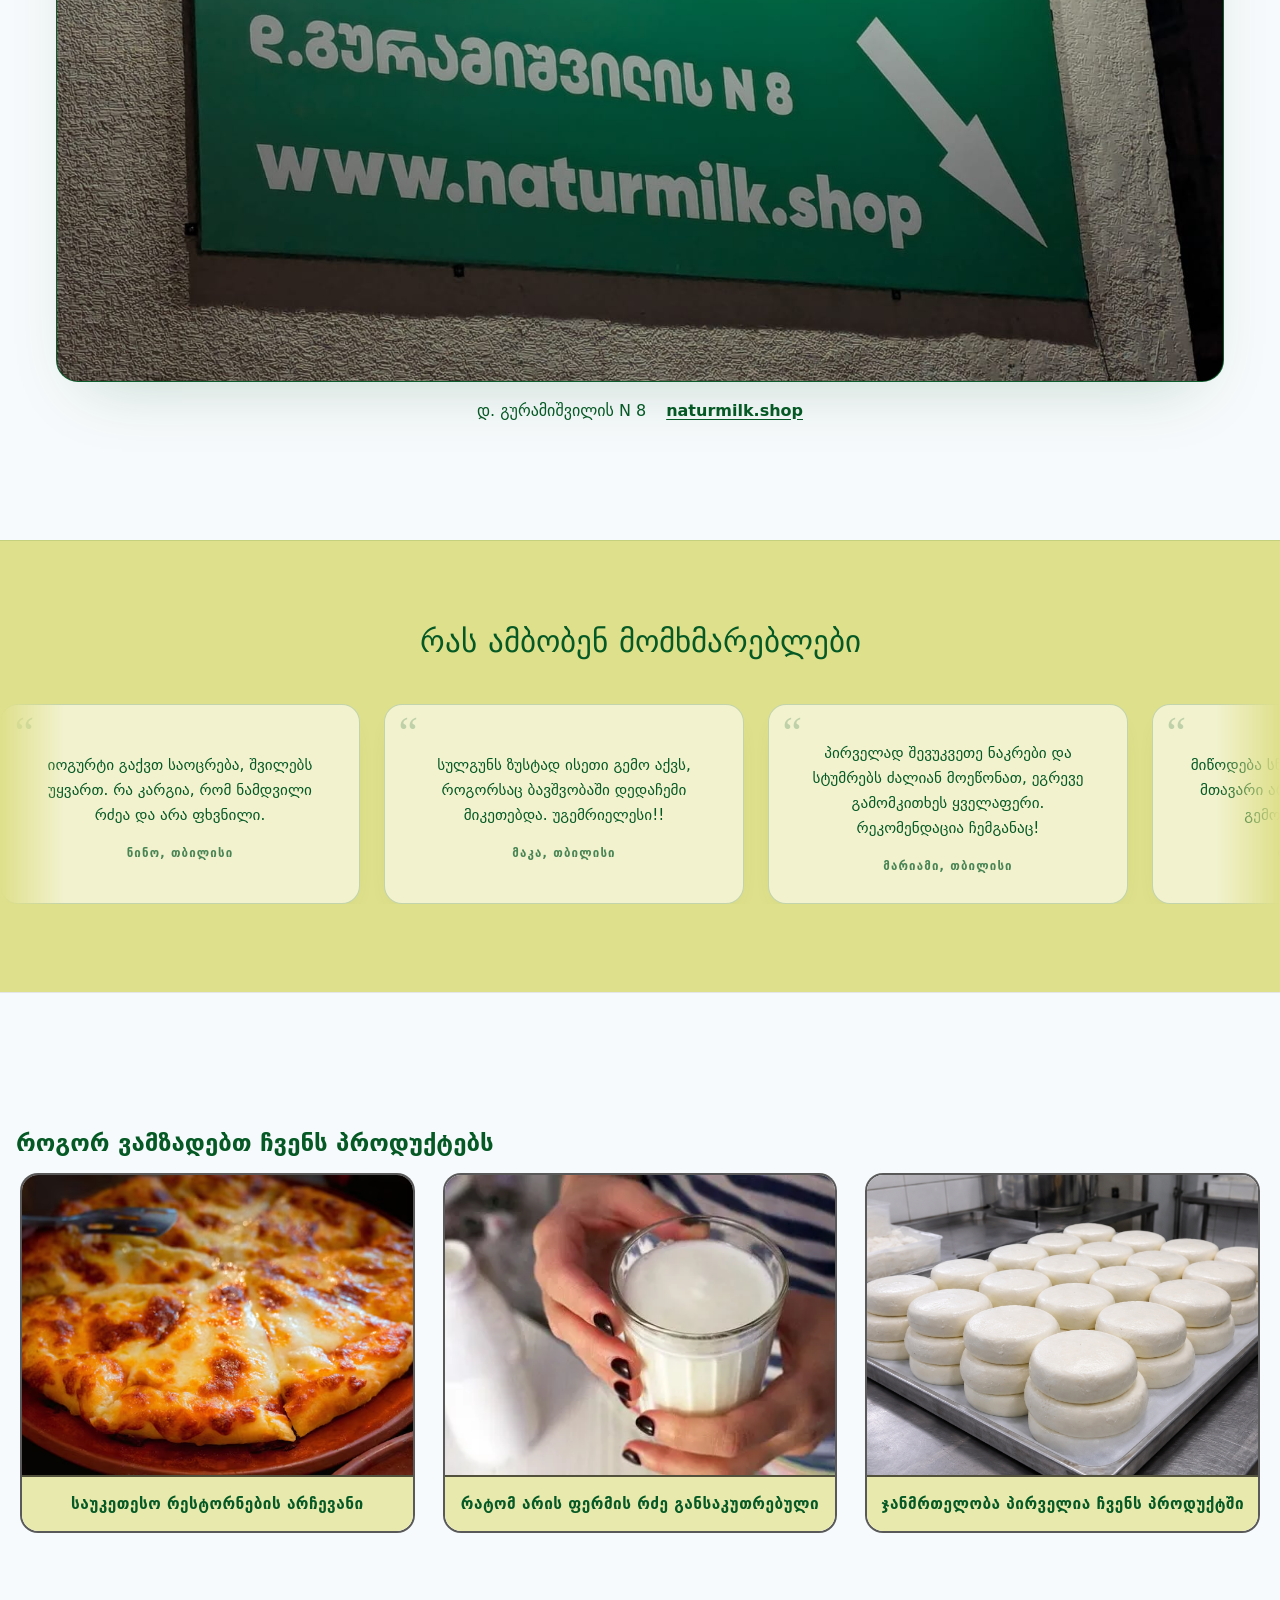
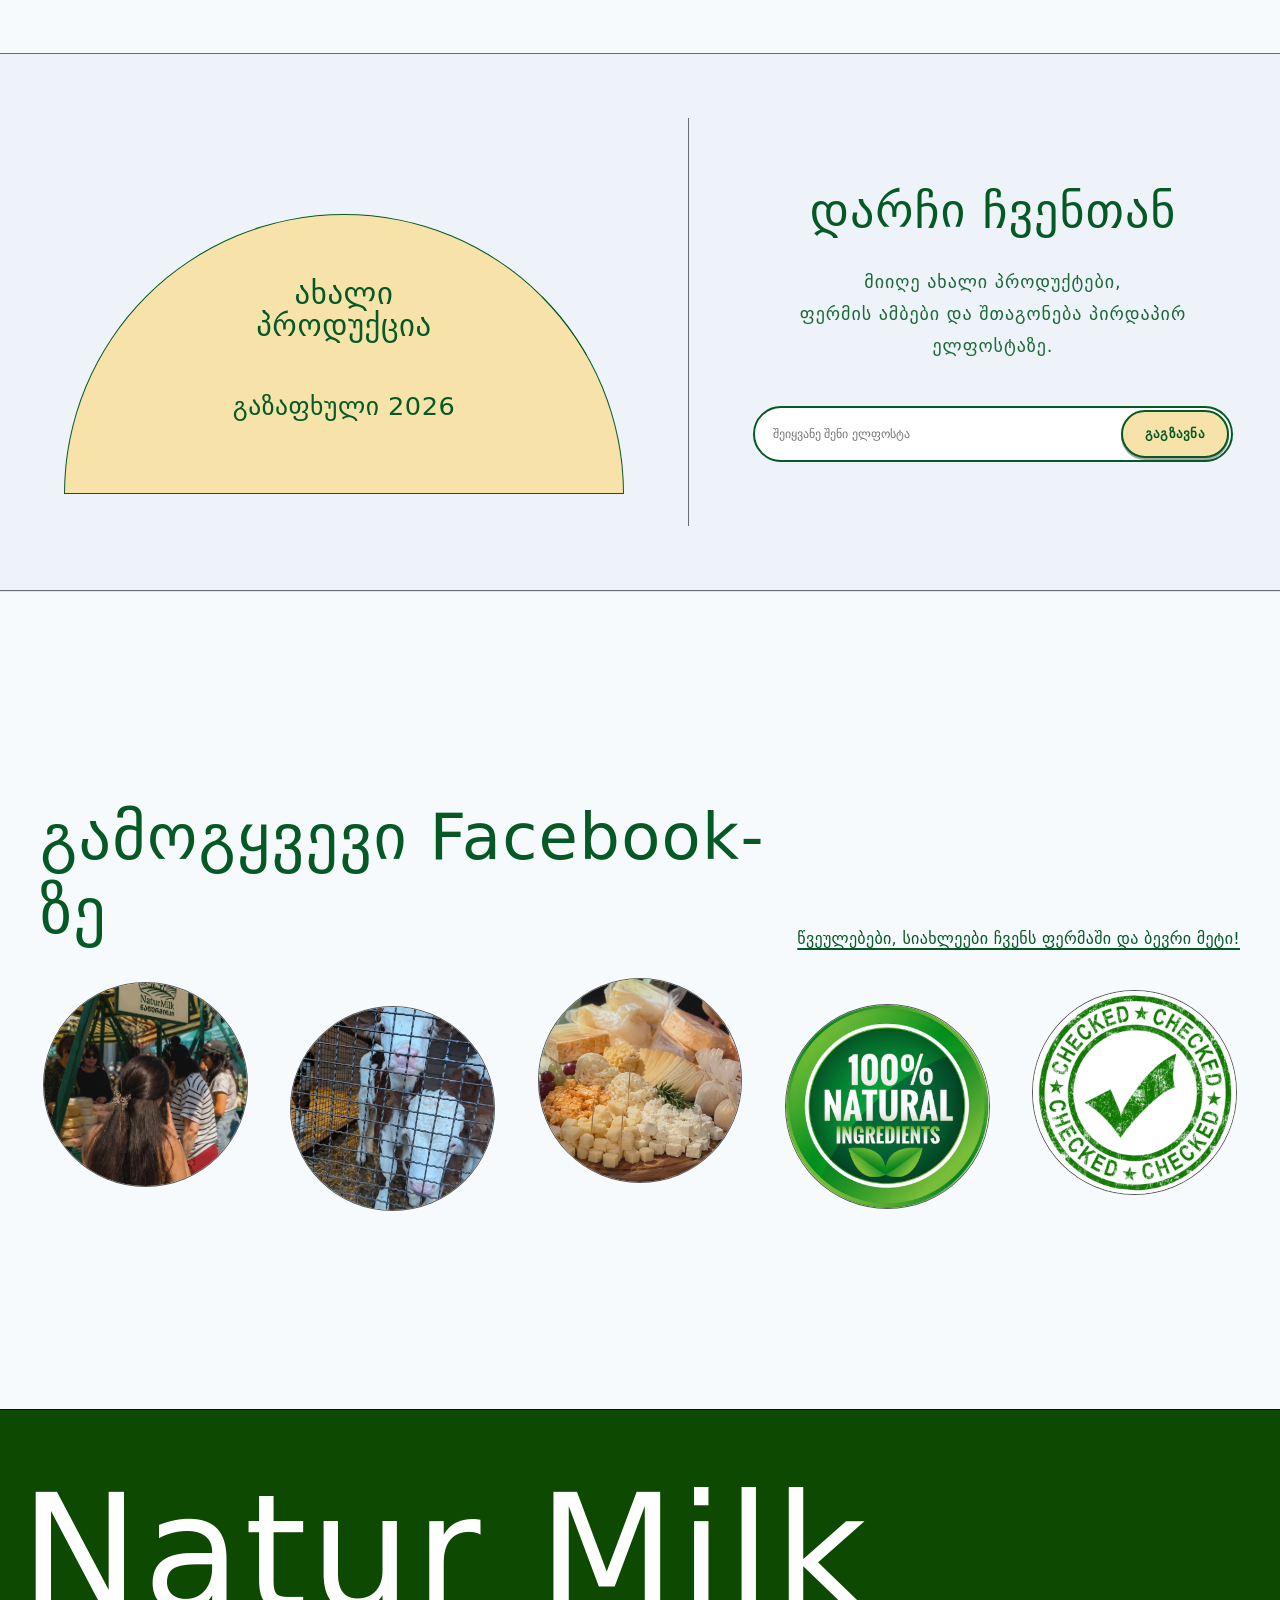
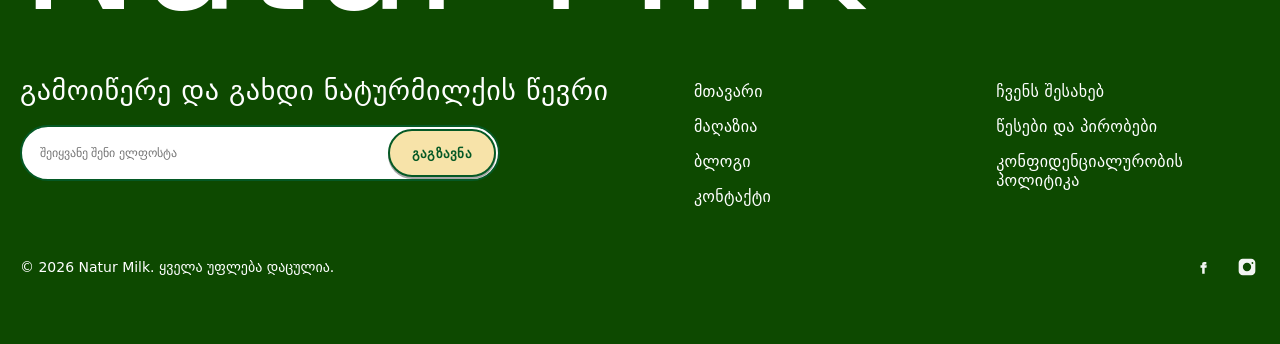
==== commit 3212eecb: "Remove preloading of hero media; update video poster image; replace icon arrow with an image element" ====
--- a/index.html
+++ b/index.html
@@ -9,10 +9,6 @@
     <link rel="preconnect" href="https://fonts.gstatic.com" crossorigin />
     <link href="https://fonts.googleapis.com/css2?family=Headland+One&display=swap" rel="stylesheet" />
     <title data-field="footerBrand">Natur Milk</title>
-
-    <!-- Hero media: start fetching before body paints -->
-    <link rel="preload" href="./images/main-img.jpeg" as="image" fetchpriority="high" />
-    <link rel="preload" href="./images/hero-naturmilk-720p.mp4" as="video" type="video/mp4" fetchpriority="high" />
 
     <!-- Favicon -->
     <link rel="icon" type="image/png" sizes="32x32" href="./images/favicon.png" />
@@ -118,7 +114,7 @@
               playsinline
               preload="metadata"
               fetchpriority="high"
-              poster="./images/main-img.jpeg"
+              poster="./images/sign-naturmilk.jpeg"
               width="1280"
               height="720"
               disablepictureinpicture
@@ -172,7 +168,7 @@
           <!-- plain text binding (no *Html) -->
           <h2 class="bestsellers__title" data-field="bestsellersTitle"><br /> პროდუქტები</h2>
           <!-- Arrow stays local, not data-bound -->
-          <span class="icon-arrow" aria-hidden="true"></span>
+          <img class="icon-arrow" src="./images/arrow.svg" alt="" aria-hidden="true" />
         </div>
 
         <!-- Cards -->
@@ -512,16 +508,16 @@
     <section class="bts">
       <div class="container">
         <div class="bts__top">
-          <h2 class="bts__title" data-field="btsTitle">კადრს მიღმა Natur Milk</h2>
-          <a class="bts__link" href="https://www.facebook.com/profile.php?id=61583330563736" target="_blank" rel="noopener" data-field="btsLinkText">გამოგვყევი facebook-ზე</a>
+          <h2 class="bts__title" data-field="btsTitle">გამოგყვევი Facebook-ზე</h2>
+          <a class="bts__link" href="https://www.facebook.com/profile.php?id=61583330563736" target="_blank" rel="noopener" data-field="btsLinkText">წვეულებები, სიახლეები ჩვენს ფერმაში და ბევრი მეტი!</a>
         </div>
 
         <ul class="bts__grid">
-          <li><a class="bts__item" href="#"><img data-field="btsThumb[0]" src="./images/dzroxa.webp" alt="ფერმის კადრი 1" /></a></li>
-          <li><a class="bts__item" href="#"><img data-field="btsThumb[1]" src="./images/dzroxa2.jpg" alt="ფერმის კადრი 2" /></a></li>
-          <li><a class="bts__item" href="#"><img data-field="btsThumb[2]" src="./images/yveli1.jpg" alt="ფერმის კადრი 3" /></a></li>
-          <li><a class="bts__item" href="#"><img data-field="btsThumb[3]" src="./images/natural.avif" alt="ფერმის კადრი 4" /></a></li>
-          <li><a class="bts__item" href="#"><img data-field="btsThumb[4]" src="./images/check.PNG" alt="ფერმის კადრი 5" /></a></li>
+          <li><a class="bts__item" href="https://www.facebook.com/profile.php?id=61583330563736"><img data-field="btsThumb[0]" src="./images/blog1.jpg" alt="ფერმის კადრი 1" /></a></li>
+          <li><a class="bts__item" href="https://www.facebook.com/profile.php?id=61583330563736"><img data-field="btsThumb[1]" src="./images/dzroxa2.jpg" alt="ფერმის კადრი 2" /></a></li>
+          <li><a class="bts__item" href="https://www.facebook.com/profile.php?id=61583330563736"><img data-field="btsThumb[2]" src="./images/blog2.jpg" alt="ფერმის კადრი 3" /></a></li>
+          <li><a class="bts__item" href="https://www.facebook.com/profile.php?id=61583330563736"><img data-field="btsThumb[3]" src="./images/100natural.PNG" alt="ფერმის კადრი 4" /></a></li>
+          <li><a class="bts__item" href="https://www.facebook.com/profile.php?id=61583330563736"><img data-field="btsThumb[4]" src="./images/check.PNG" alt="ფერმის კადრი 5" /></a></li>
         </ul>
       </div>
     </section>
@@ -550,13 +546,8 @@
             </ul>
             <ul class="footer__col">
               <li><a href="#about" data-field="footerCol2[0]">ჩვენს შესახებ</a></li>
-              <li><a href="#" data-field="footerCol2[1]">წესები და პირობები</a></li>
-              <li><a href="#" data-field="footerCol2[2]">კონფიდენციალურობის პოლიტიკა</a></li>
-            </ul>
-            <ul class="footer__col">
-              <li><a href="#" data-field="footerCol3[0]">სტილის გიდი</a></li>
-              <li><a href="#" data-field="footerCol3[1]">ლიცენზირება</a></li>
-              <li><a href="#" data-field="footerCol3[2]">ცვლილებების ჟურნალი</a></li>
+              <li><a href="terms.html" data-field="footerCol2[1]">წესები და პირობები</a></li>
+              <li><a href="privacy.html" data-field="footerCol2[2]">კონფიდენციალურობის პოლიტიკა</a></li>
             </ul>
           </nav>
         </div>
--- a/style.css
+++ b/style.css
@@ -1954,7 +1954,7 @@
 .dome {
   width: var(--dome-d);
   height: calc(var(--dome-d) / 2);
-  background: var(--buttoncolor);
+  background: #f7e3a9;
   border: 1px solid var(--text);
   border-top-left-radius: calc(var(--dome-d) / 2);
   border-top-right-radius: calc(var(--dome-d) / 2);
@@ -2113,7 +2113,7 @@
   padding: 0 22px;
   border: 2px solid var(--text);
   border-radius: 9999px;
-  background: var(--buttoncolor);
+  background: #f7e3a9;
   color: var(--text);
   font-weight: 500;
   letter-spacing: .02em;
@@ -2131,7 +2131,7 @@
   content: '';
   position: absolute;
   inset: 0;
-  background: var(--buttonhover);
+  background: #d1bd82;
   border-radius: inherit;
 
   transform: translate(-100%, 0) rotate(10deg);
@@ -2367,7 +2367,7 @@
 
 .footer__links {
   display: grid;
-  grid-template-columns: repeat(3, minmax(140px, 1fr));
+  grid-template-columns: repeat(2, minmax(140px, 1fr));
   gap: clamp(16px, 3vw, 40px);
 }
 
@@ -2433,10 +2433,10 @@
 }
 
 .icon-arrow{
-  width:120px; height:132px; display:inline-block;
-  background-color: var(--text);
-  -webkit-mask: url("./images/arrow.svg") no-repeat center / contain;
-          mask: url("./images/arrow.svg") no-repeat center / contain;
+  width: 120px;
+  height: 132px;
+  display: inline-block;
+  object-fit: contain;
 }
 
 
@@ -2800,4 +2800,31 @@
 
 .scroll-top-btn:hover::before {
   font-size: 14px;
+}
+
+/* Legal pages */
+.legal-page {
+  padding: calc(var(--mobile-bar-h, 100px) + 48px) clamp(20px, 4vw, 40px) 80px;
+  max-width: 760px;
+  margin: 0 auto;
+}
+
+.legal-page h1 {
+  font-size: clamp(1.75rem, 4vw, 2.25rem);
+  margin-bottom: 1.5rem;
+}
+
+.legal-page h2 {
+  font-size: 1.15rem;
+  margin: 2rem 0 0.75rem;
+}
+
+.legal-page p,
+.legal-page li {
+  line-height: 1.75;
+  color: #333;
+}
+
+.legal-page ul {
+  padding-left: 1.25rem;
 }
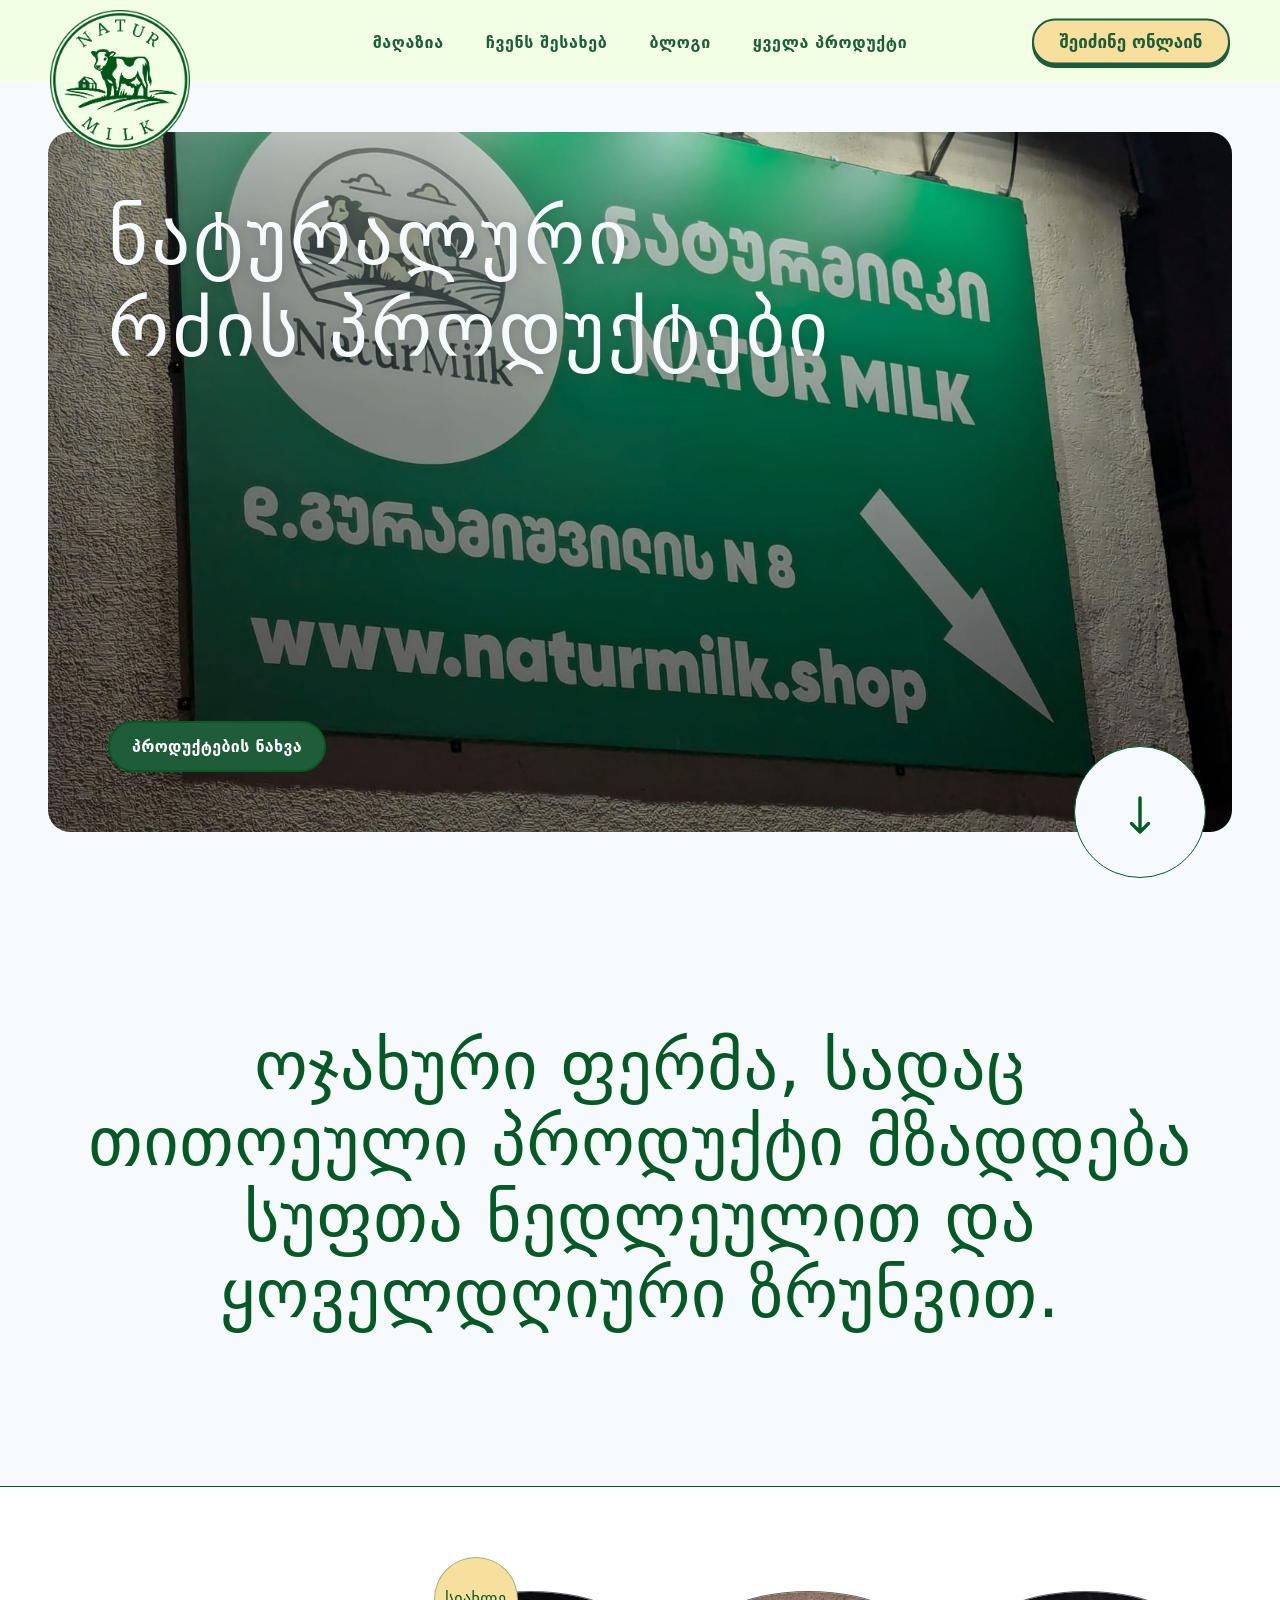
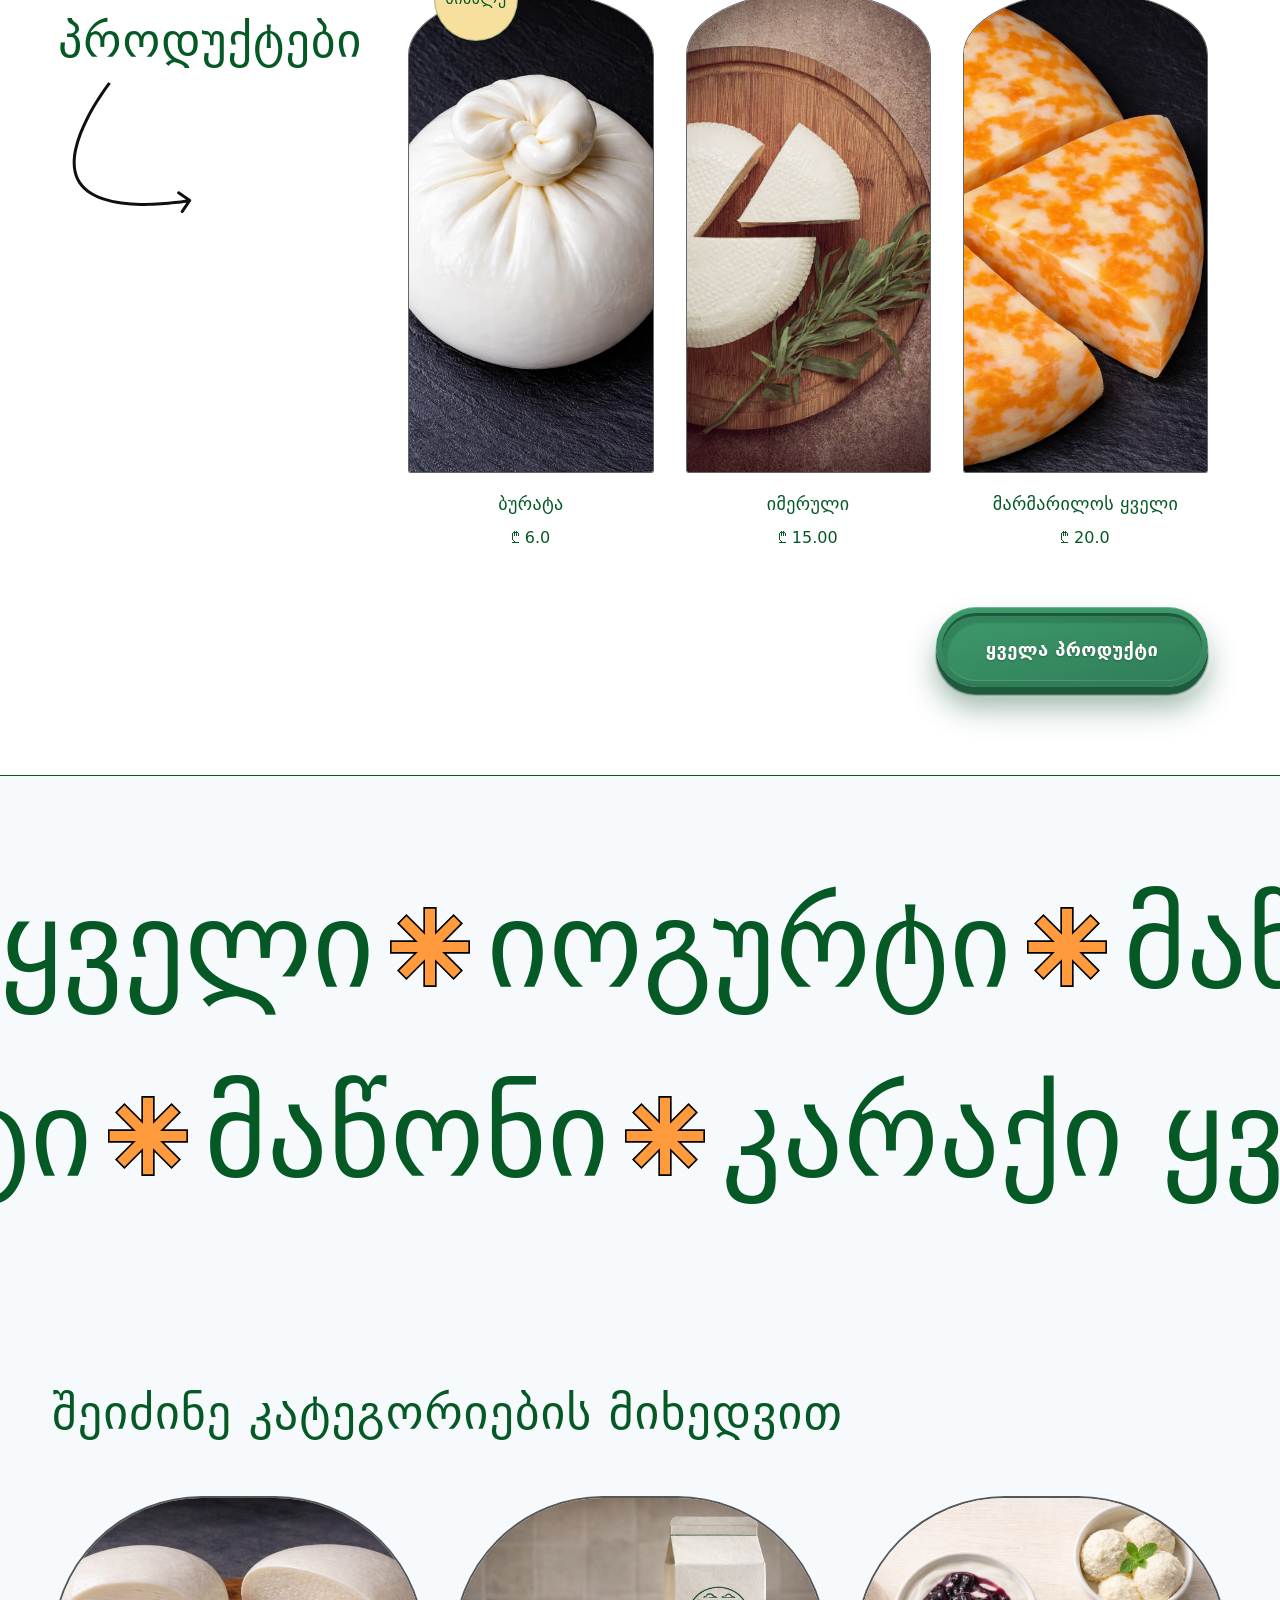
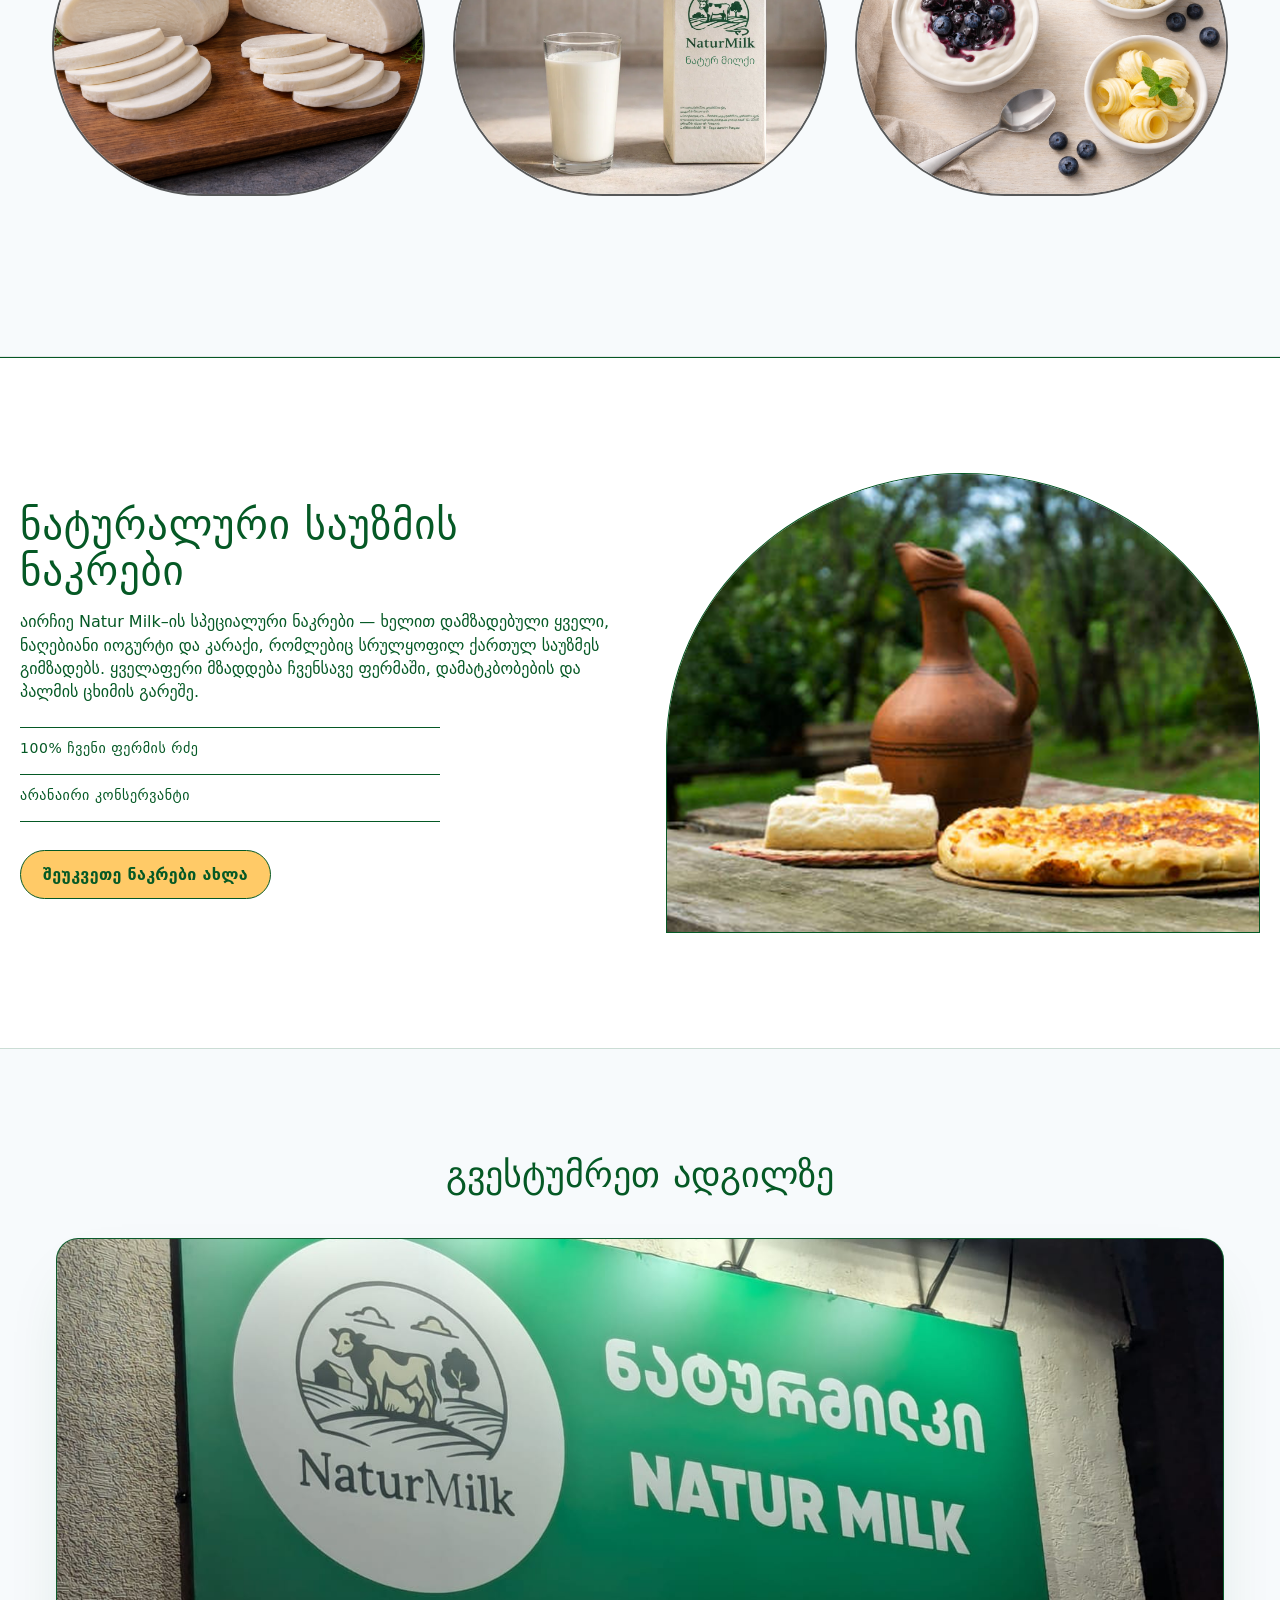
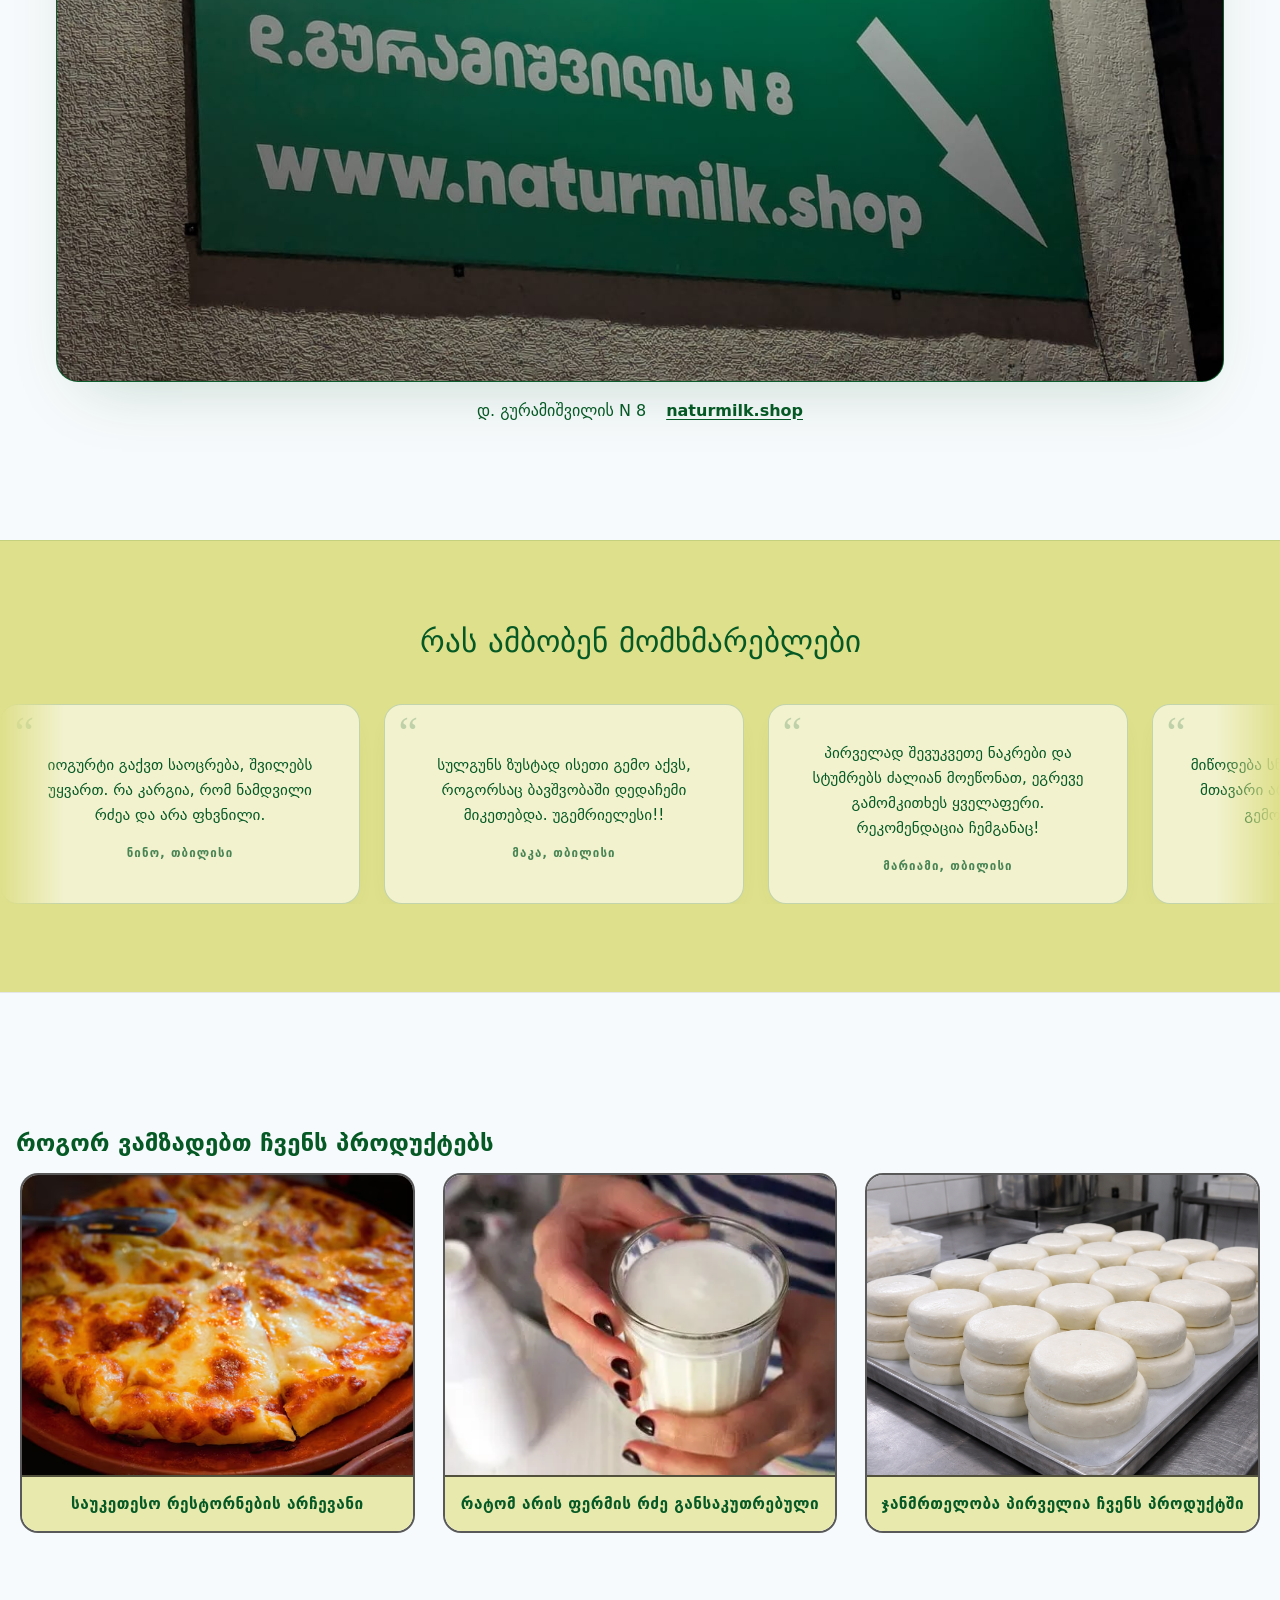
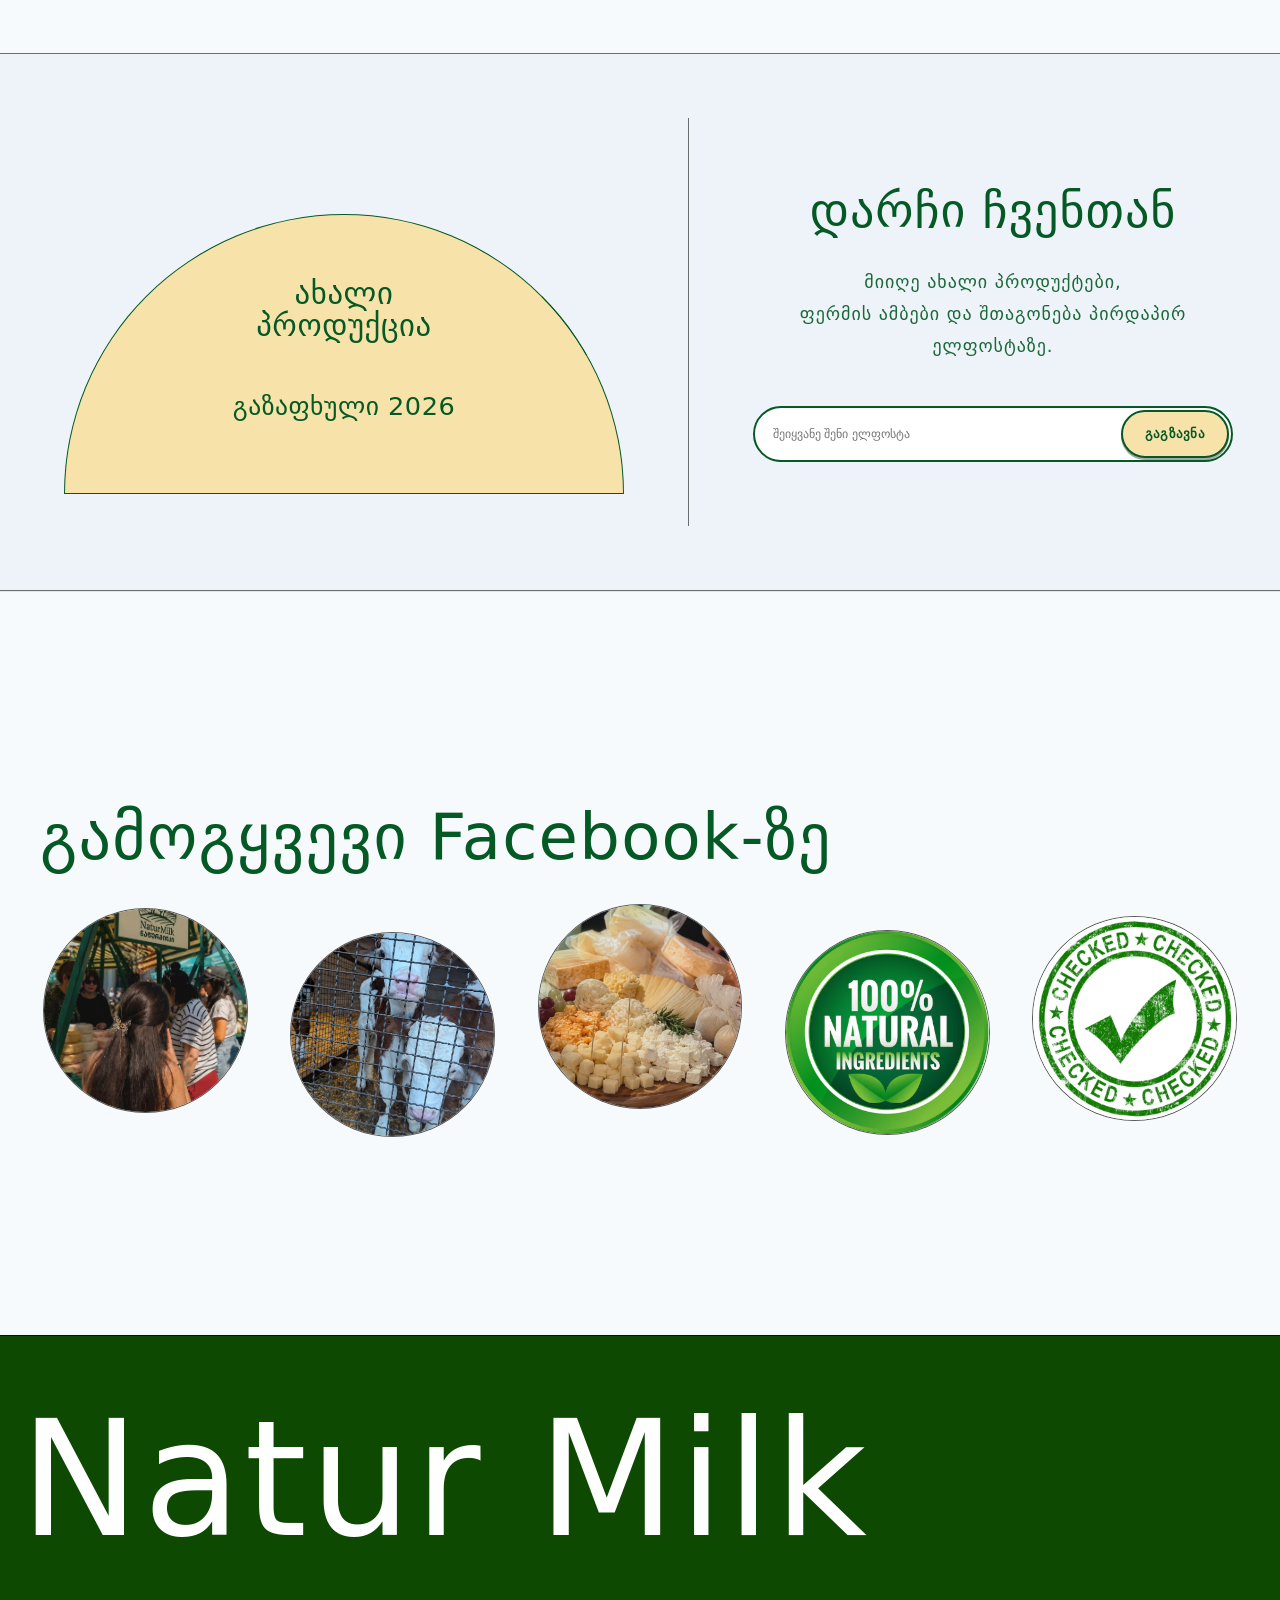
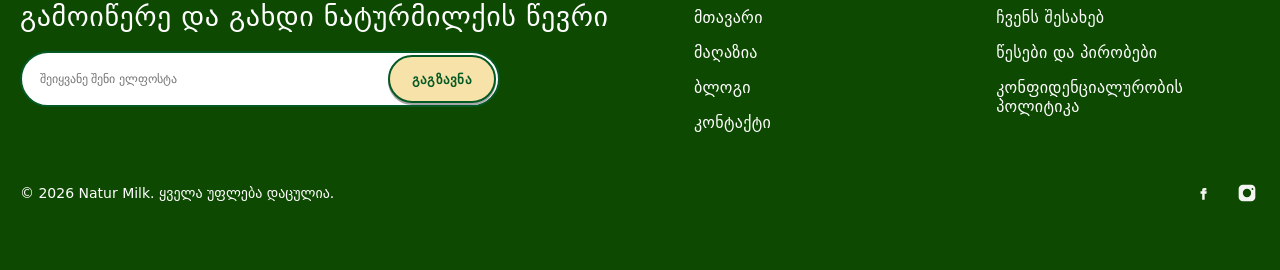
==== commit ce9d35a4: "Refactor Facebook link structure in index.html; add styling for title link in style.css to enhance u" ====
--- a/index.html
+++ b/index.html
@@ -508,8 +508,9 @@
     <section class="bts">
       <div class="container">
         <div class="bts__top">
-          <h2 class="bts__title" data-field="btsTitle">გამოგყვევი Facebook-ზე</h2>
-          <a class="bts__link" href="https://www.facebook.com/profile.php?id=61583330563736" target="_blank" rel="noopener" data-field="btsLinkText">წვეულებები, სიახლეები ჩვენს ფერმაში და ბევრი მეტი!</a>
+          <a href="https://www.facebook.com/profile.php?id=61583330563736" target="_blank" rel="noopener noreferrer" class="bts__title-link">
+            <h2 class="bts__title" data-field="btsTitle">გამოგყვევი Facebook-ზე</h2>
+          </a>
         </div>
 
         <ul class="bts__grid">
--- a/style.css
+++ b/style.css
@@ -2176,6 +2176,17 @@
   font-size: clamp(28px, 6vw, 64px);
 }
 
+.bts__title-link {
+  color: inherit;
+  text-decoration: none;
+}
+
+.bts__title-link:hover .bts__title {
+  text-decoration: underline;
+  text-underline-offset: 4px;
+  text-decoration-thickness: 1.5px;
+}
+
 .bts__link {
   color: var(--text, #111);
   text-decoration: underline;
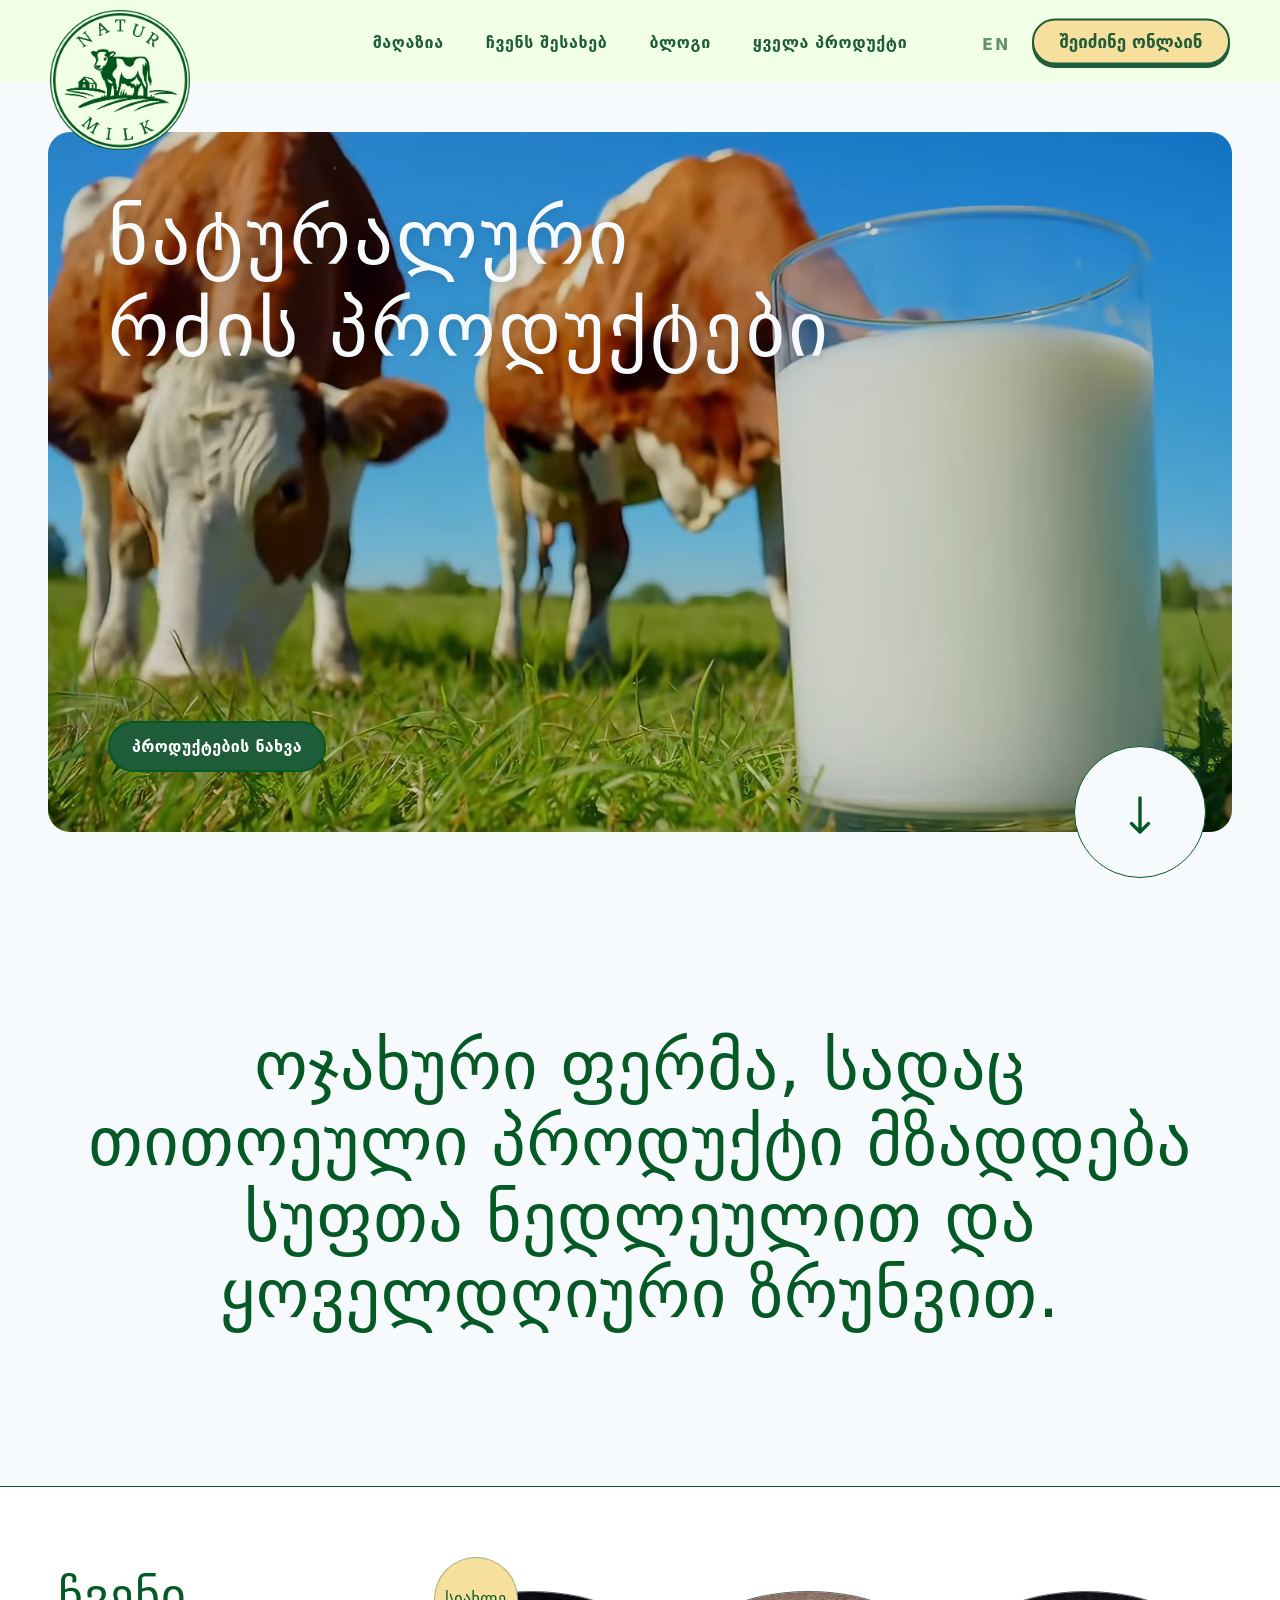
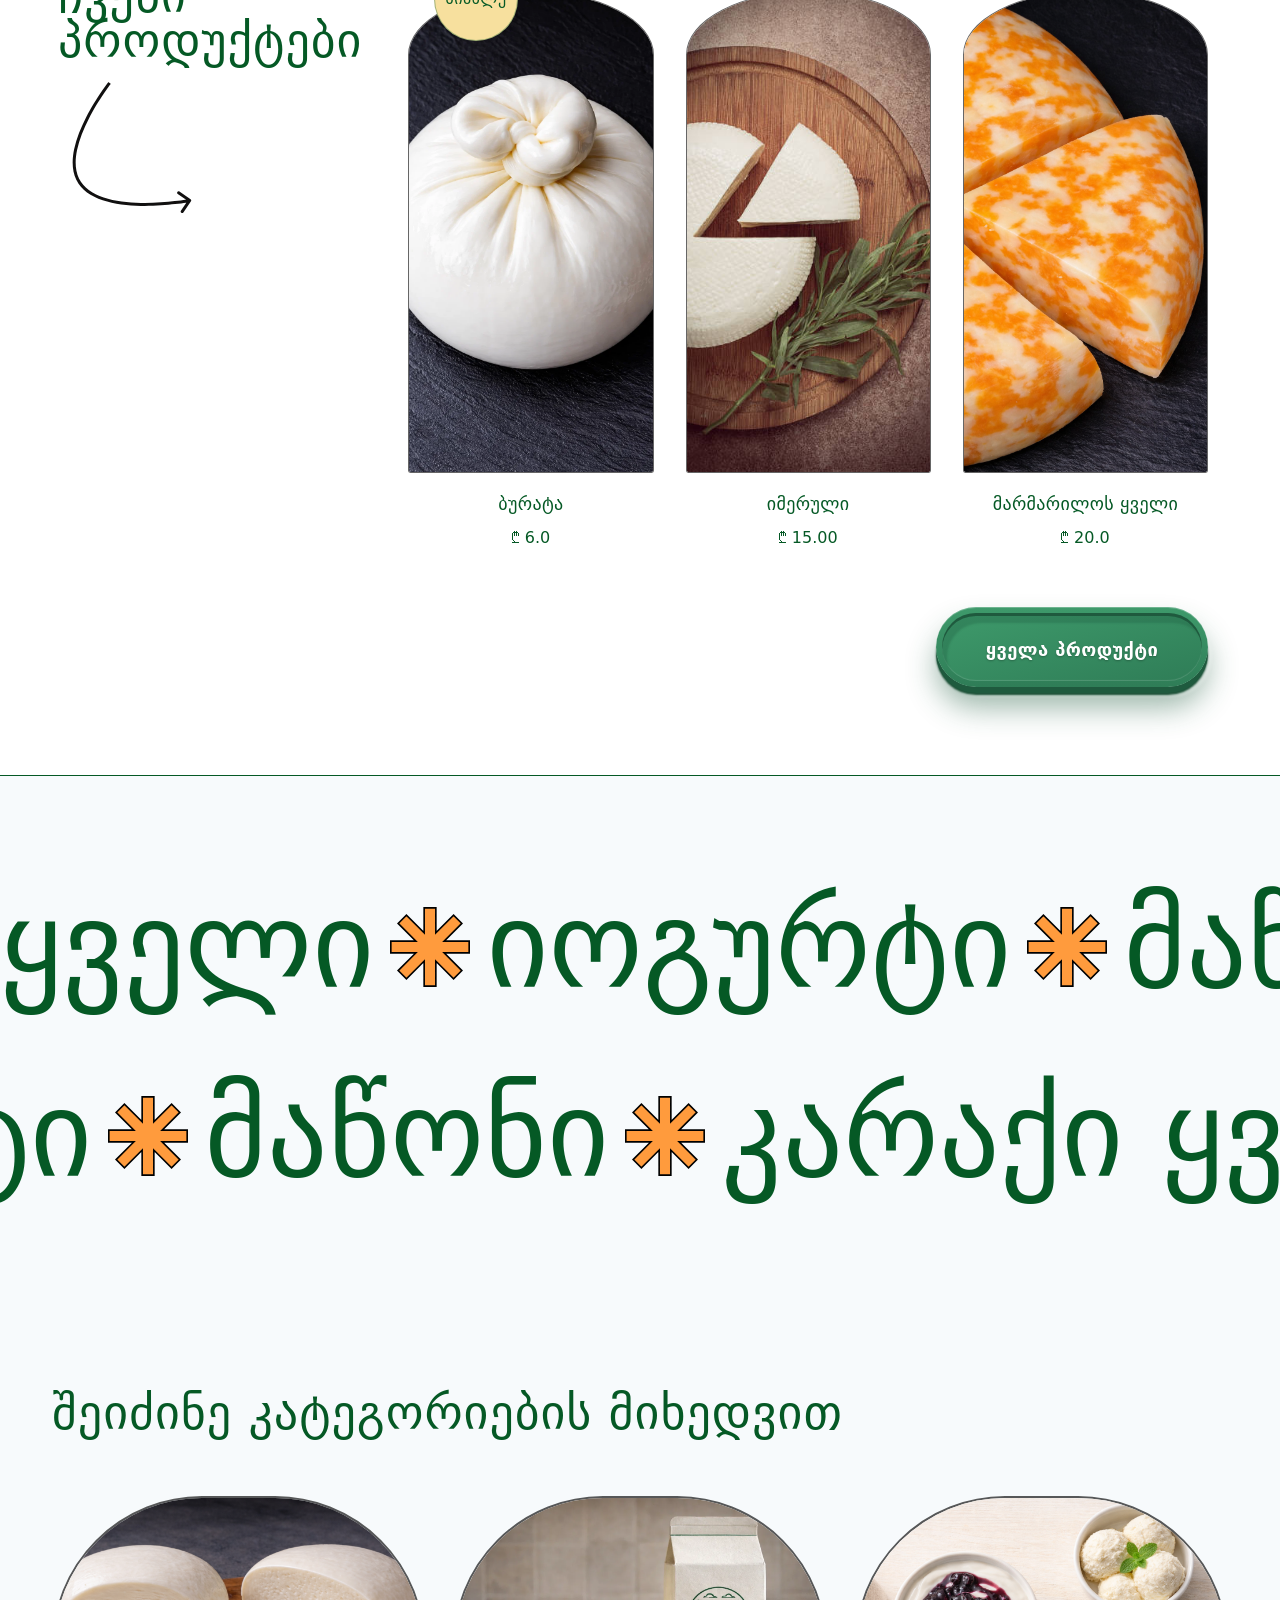
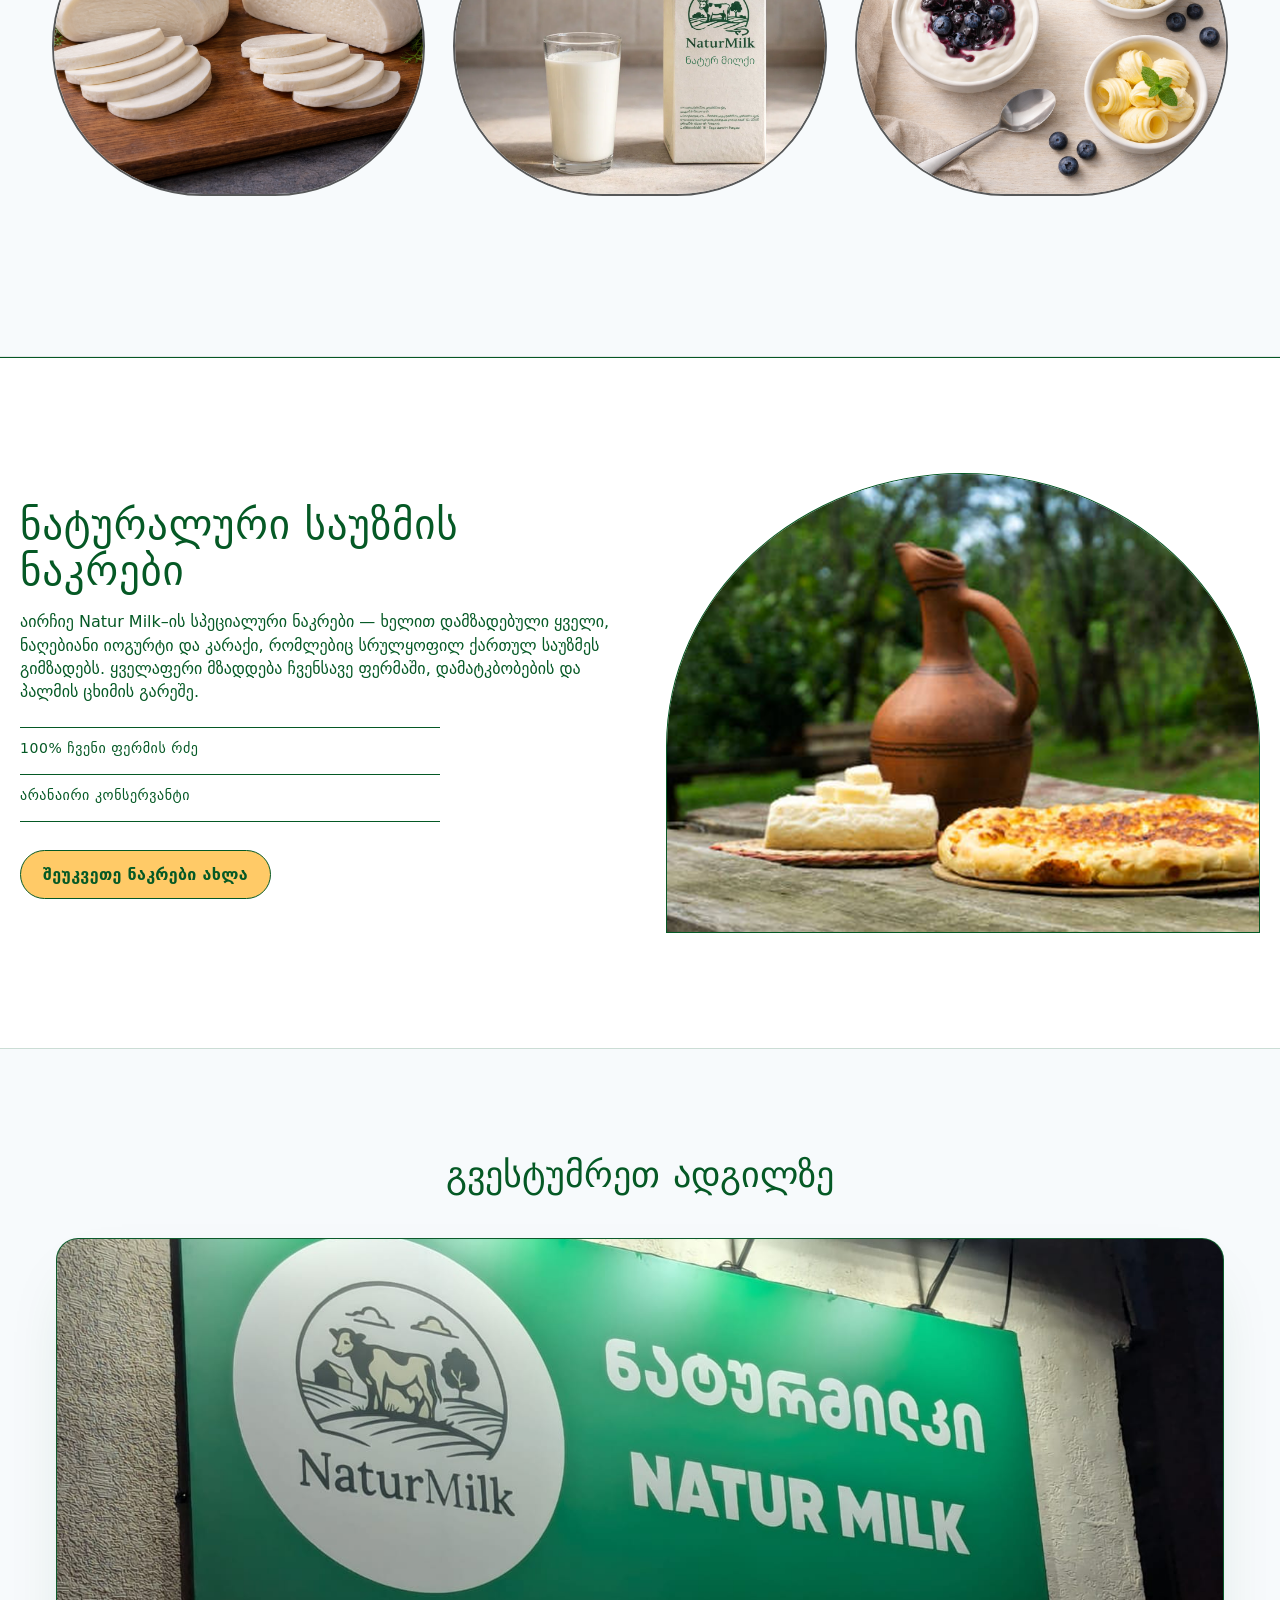
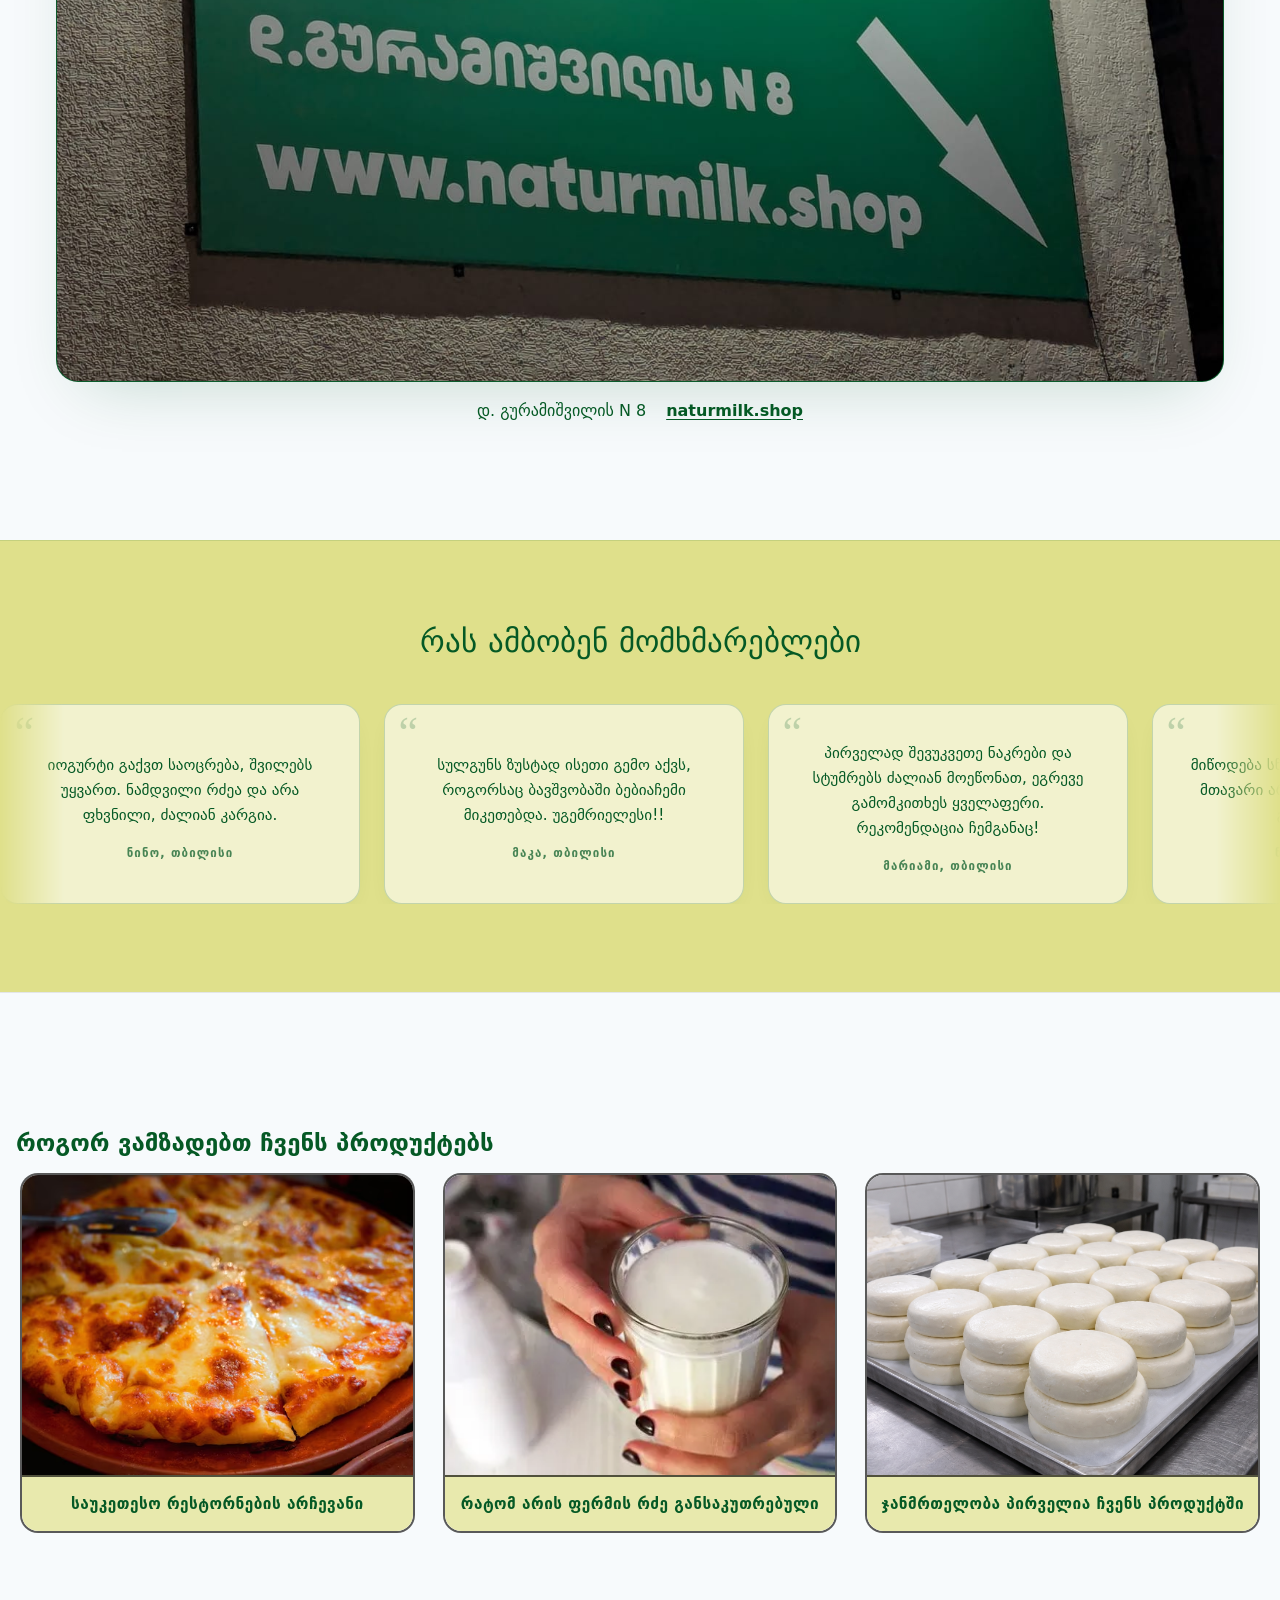
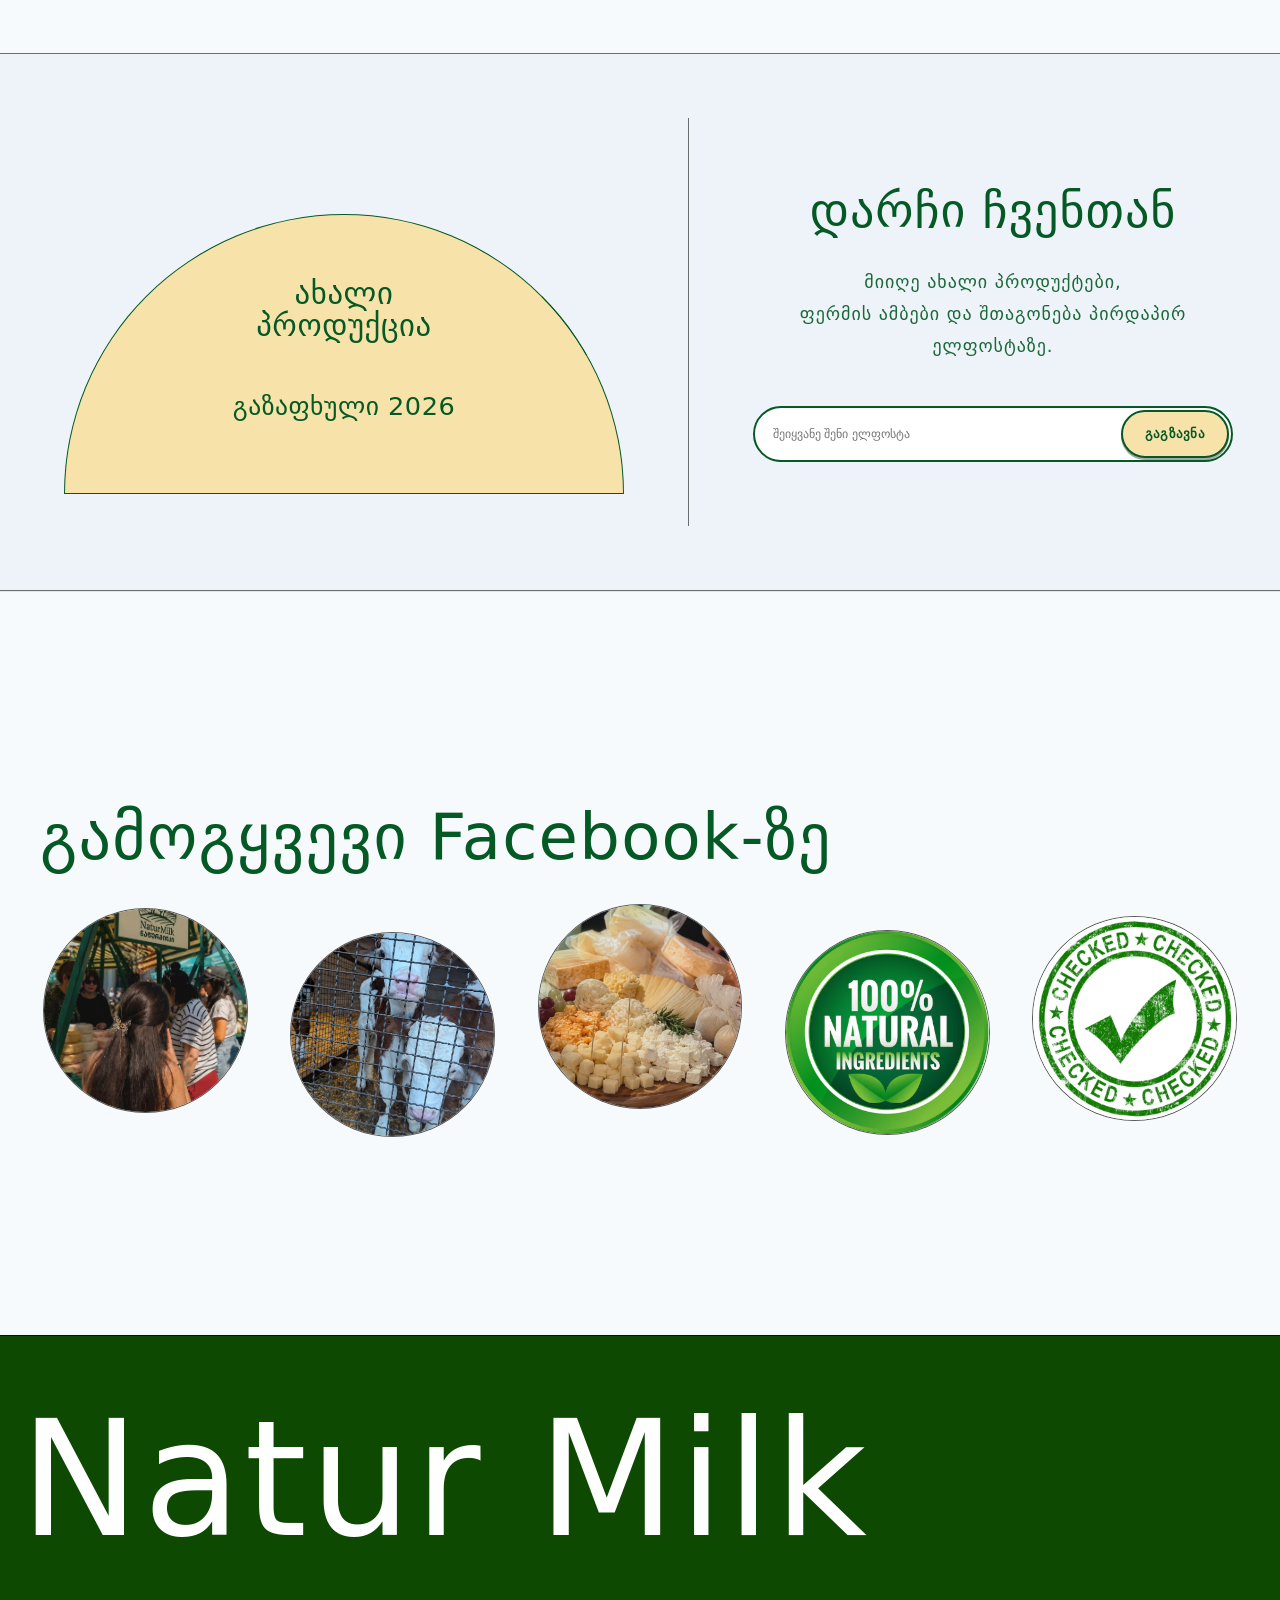
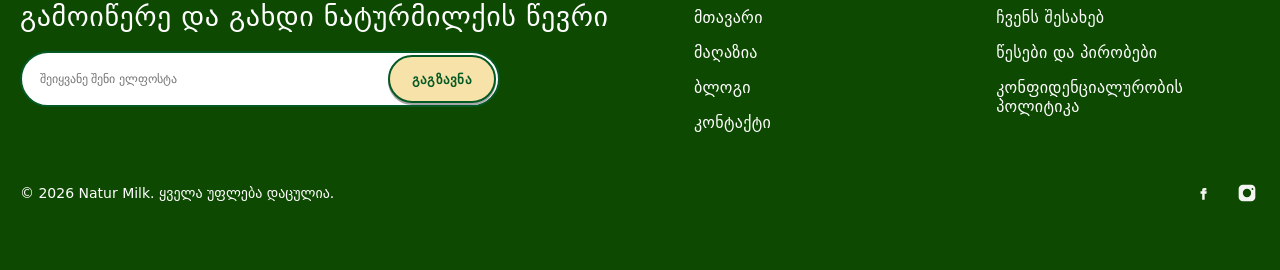
==== commit f1b59bae: "Update delivery fee display and calculations in checkout process; enhance language support in naviga" ====
--- a/index.html
+++ b/index.html
@@ -30,17 +30,6 @@
     <header class="site-nav site-nav--hero" id="siteNav">
       <div class="nav-inner">
         <a href="/" class="mobile-brand" data-field="footerBrand">Natur Milk</a>
-
-        <button class="nav-toggle" aria-expanded="false" aria-label="მენიუს გახსნა">
-          <!-- hamburger -->
-          <svg class="icon icon-bars" viewBox="0 0 24 24" width="26" height="26" aria-hidden="true">
-            <path d="M3 6h18M3 12h18M3 18h18" fill="none" stroke="currentColor" stroke-width="2" stroke-linecap="round" />
-          </svg>
-          <!-- close -->
-          <svg class="icon icon-x" viewBox="0 0 24 24" width="26" height="26" aria-hidden="true">
-            <path d="M6 6l12 12M18 6L6 18" fill="none" stroke="currentColor" stroke-width="2" stroke-linecap="round" />
-          </svg>
-        </button>
 
         <a href="/" class="brand" id="brand" aria-label="Natur Milk">
           <svg class="brand-shoulders" aria-hidden="true" viewBox="0 0 164 164">
@@ -59,42 +48,55 @@
             class="brandmark"
             src="./images/new-header-logo.png"
             alt="Natur Milk ლოგო"
+            data-i18n-alt="alt.logo"
           />
           <span class="brandmark" data-field="siteLogoHtml" aria-hidden="true"></span>
         </a>
 
-        <nav aria-label="ძირითადი მენიუ" class="primary-nav">
+        <nav aria-label="ძირითადი მენიუ" class="primary-nav" data-i18n-aria="aria.mainMenu">
           <ul class="menu">
-            <li><a href="#shop" data-field="navItem[0]" class="nav-link">მაღაზია</a></li>
-            <li><a href="#about" data-field="navItem[1]" class="nav-link">ჩვენს შესახებ</a></li>
-            <li><a href="#blog" data-field="navItem[2]" class="nav-link">ბლოგი</a></li>
-            <li><a href="productPage.html" class="nav-link">ყველა პროდუქტი</a></li>
+            <li><a href="#shop" data-field="navItem[0]" data-i18n="nav.shop" class="nav-link">მაღაზია</a></li>
+            <li><a href="#about" data-field="navItem[1]" data-i18n="nav.about" class="nav-link">ჩვენს შესახებ</a></li>
+            <li><a href="#blog" data-field="navItem[2]" data-i18n="nav.blog" class="nav-link">ბლოგი</a></li>
+            <li><a href="productPage.html" data-i18n="nav.allProducts" class="nav-link">ყველა პროდუქტი</a></li>
           </ul>
         </nav>
 
-
-        <div class="actions">
-          <a href="productPage.html" class="header-cta" data-field="searchLabel" aria-label="შეიძინე ონლაინ">
-            <span class="button_top">შეიძინე ონლაინ</span>
+        <div class="nav-end">
+          <button type="button" class="lang-switch" data-i18n-aria="aria.switchEn" aria-pressed="false">EN</button>
+
+          <button class="nav-toggle" aria-expanded="false" data-i18n-aria="aria.openMenu">
+            <!-- hamburger -->
+            <svg class="icon icon-bars" viewBox="0 0 24 24" width="26" height="26" aria-hidden="true">
+              <path d="M3 6h18M3 12h18M3 18h18" fill="none" stroke="currentColor" stroke-width="2" stroke-linecap="round" />
+            </svg>
+            <!-- close -->
+            <svg class="icon icon-x" viewBox="0 0 24 24" width="26" height="26" aria-hidden="true">
+              <path d="M6 6l12 12M18 6L6 18" fill="none" stroke="currentColor" stroke-width="2" stroke-linecap="round" />
+            </svg>
+          </button>
+
+          <a href="productPage.html" class="header-cta" data-field="searchLabel" data-i18n-aria="nav.buyOnline">
+            <span class="button_top" data-i18n="nav.buyOnline">შეიძინე ონლაინ</span>
           </a>
         </div>
       </div>
 
       <!-- Mobile -->
       <div class="mobile-backdrop" id="mobileBackdrop" aria-hidden="true"></div>
-      <div class="mobile-panel" id="mobilePanel" role="dialog" aria-modal="true" aria-label="საიტის მენიუ">
+      <div class="mobile-panel" id="mobilePanel" role="dialog" aria-modal="true" data-i18n-aria="aria.siteMenu">
         <div class="mobile-panel__inner">
-          <nav class="mobile-nav" aria-label="მობილური მენიუ">
+          <nav class="mobile-nav" aria-label="მობილური მენიუ" data-i18n-aria="aria.mobileMenu">
             <ul class="mobile-list">
-              <li><a href="#shop" data-field="navItem[0]">მაღაზია</a></li>
-              <li><a href="#about" data-field="navItem[1]">ჩვენს შესახებ</a></li>
-              <li><a href="#blog" data-field="navItem[2]">ბლოგი</a></li>
-              <li><a href="productPage.html">ყველა პროდუქტი</a></li>
+              <li><a href="#shop" data-field="navItem[0]" data-i18n="nav.shop">მაღაზია</a></li>
+              <li><a href="#about" data-field="navItem[1]" data-i18n="nav.about">ჩვენს შესახებ</a></li>
+              <li><a href="#blog" data-field="navItem[2]" data-i18n="nav.blog">ბლოგი</a></li>
+              <li><a href="productPage.html" data-i18n="nav.allProducts">ყველა პროდუქტი</a></li>
             </ul>
           </nav>
           <div class="mobile-panel__footer">
-            <a href="productPage.html" class="header-cta mobile-header-cta" data-field="searchLabel" aria-label="შეიძინე ონლაინ">
-              <span class="button_top">შეიძინე ონლაინ</span>
+            <a href="productPage.html" class="header-cta mobile-header-cta" data-field="searchLabel" data-i18n-aria="nav.buyOnline">
+              <span class="button_top" data-i18n="nav.buyOnline">შეიძინე ონლაინ</span>
             </a>
           </div>
         </div>
@@ -112,27 +114,26 @@
               muted
               loop
               playsinline
-              preload="metadata"
-              fetchpriority="high"
-              poster="./images/sign-naturmilk.jpeg"
+              preload="auto"
               width="1280"
               height="720"
               disablepictureinpicture
               disableremoteplayback
             >
+              <source src="./images/hero-naturmilk.webm" type="video/webm" />
               <source src="./images/hero-naturmilk-720p.mp4" type="video/mp4" />
               Your browser does not support the video tag.
             </video>
             <div class="hero-content">
               <!-- plain text binding (no *Html) -->
-              <h1 class="hero-title" data-field="heroTitle">ნატურალური<br />რძის პროდუქტები</h1>
-              <a class="hero-cta" href="productPage.html" data-field="heroCTA">პროდუქტების ნახვა</a>
+              <h1 class="hero-title" data-field="heroTitle" data-i18n="hero.title" data-i18n-html>ნატურალური<br />რძის პროდუქტები</h1>
+              <a class="hero-cta" href="productPage.html" data-field="heroCTA" data-i18n="hero.cta">პროდუქტების ნახვა</a>
 
             </div>
             
           </div>
 
-          <button class="scroll-btn" aria-label="დაწიე ქვემოთ">
+          <button class="scroll-btn" data-i18n-aria="aria.scrollDown">
             <span class="scroll-btn__viewport" aria-hidden="true">
               <span class="scroll-btn__track">
                 <svg class="scroll-btn__arrow" viewBox="0 3 24 30" fill="none">
@@ -152,10 +153,8 @@
     <span id="about"></span>
     <section id="intro" class="intro">
       <div class="container">
-        <p class="intro-lead" data-field="introLead">
-          
-          ოჯახური ფერმა, სადაც თითოეული პროდუქტი
-მზადდება სუფთა ნედლეულით და ყოველდღიური ზრუნვით.
+        <p class="intro-lead" data-field="introLead" data-i18n="intro.lead">
+          ოჯახური ფერმა, სადაც თითოეული პროდუქტი მზადდება სუფთა ნედლეულით და ყოველდღიური ზრუნვით.
         </p>
       </div>
     </section>
@@ -166,7 +165,7 @@
         <!-- Left column -->
         <div class="bestsellers__intro">
           <!-- plain text binding (no *Html) -->
-          <h2 class="bestsellers__title" data-field="bestsellersTitle"><br /> პროდუქტები</h2>
+          <h2 class="bestsellers__title" data-field="bestsellersTitle" data-i18n="shop.title" data-i18n-html>ჩვენი<br />პროდუქტები</h2>
           <!-- Arrow stays local, not data-bound -->
           <img class="icon-arrow" src="./images/arrow.svg" alt="" aria-hidden="true" />
         </div>
@@ -176,21 +175,21 @@
           <!-- Card 1 -->
           <article class="card">
             <div class="card__arch">
-              <img data-field="productThumb[0]" src="./images/buratta.webp" alt="სულგუნის ყველი" />
-              <a class="card__hover" href="#">ყიდვა</a>
-            </div>
-            <span class="card__badge" data-field="productBadge[0]">სიახლე</span>
-            <h3 class="card__name" data-field="productTitle[0]">ბურატა</h3>
+              <img data-field="productThumb[0]" src="./images/buratta.webp" alt="სულგუნის ყველი" data-i18n-alt="alt.burrata" />
+              <a class="card__hover" href="#" data-i18n="product.buy">ყიდვა</a>
+            </div>
+            <span class="card__badge" data-field="productBadge[0]" data-i18n="product.new">სიახლე</span>
+            <h3 class="card__name" data-field="productTitle[0]" data-i18n="product.burrata">ბურატა</h3>
             <p class="card__price" data-field="productPrice[0]">₾ 6.0</p>
           </article>
 
           <!-- Card 2 (badge, old/new price) -->
           <article class="card">
             <div class="card__arch">
-              <img data-field="productThumb[1]" src="./images/imeruli.jpg" alt="იმერული ყველი" />
-              <a class="card__hover" href="#">ყიდვა</a>
-            </div>
-            <h3 class="card__name" data-field="productTitle[1]">იმერული</h3>
+              <img data-field="productThumb[1]" src="./images/imeruli.jpg" alt="იმერული ყველი" data-i18n-alt="alt.imeruli" />
+              <a class="card__hover" href="#" data-i18n="product.buy">ყიდვა</a>
+            </div>
+            <h3 class="card__name" data-field="productTitle[1]" data-i18n="product.imeruli">იმერული</h3>
             <p class="card__price">
               <span class="card__price--new" data-field="productPriceNew[1]">₾ 15.00</span>
             </p>
@@ -199,10 +198,10 @@
           <!-- Card 3 -->
           <article class="card">
             <div class="card__arch">
-              <img data-field="productThumb[2]" src="./images/marble-cheese.png" alt="იოგურტის პროდუქტი" />
-              <a class="card__hover" href="#">ყიდვა</a>
-            </div>
-            <h3 class="card__name" data-field="productTitle[2]">მარმარილოს ყველი</h3>
+              <img data-field="productThumb[2]" src="./images/marble-cheese.png" alt="იოგურტის პროდუქტი" data-i18n-alt="alt.marble" />
+              <a class="card__hover" href="#" data-i18n="product.buy">ყიდვა</a>
+            </div>
+            <h3 class="card__name" data-field="productTitle[2]" data-i18n="product.marble">მარმარილოს ყველი</h3>
             <p class="card__price" data-field="productPrice[2]">₾ 20.0</p>
           </article>
         </div>
@@ -212,7 +211,7 @@
             <div class="ring-layer">
               <div class="outer-button">
                 <div class="inner-button">
-                  <span>ყველა პროდუქტი</span>
+                  <span data-i18n="shop.allProducts">ყველა პროდუქტი</span>
                 </div>
               </div>
             </div>
@@ -228,31 +227,31 @@
       <div class="scroller-wrapper">
         <div class="scroller-track" id="scroller-track">
           <div class="word">
-            <span data-field="scrollerWord[0]">ყველი</span>
-            <span class="scroller-star" aria-hidden="true"></span>
-            <span data-field="scrollerWord[1]">იოგურტი</span>
-            <span class="scroller-star" aria-hidden="true"></span>
-            <span data-field="scrollerWord[2]">მაწონი</span>
-            <span class="scroller-star" aria-hidden="true"></span>
-            <span data-field="scrollerWord[3]">კარაქი</span>
+            <span data-field="scrollerWord[0]" data-i18n="scroller.cheese">ყველი</span>
+            <span class="scroller-star" aria-hidden="true"></span>
+            <span data-field="scrollerWord[1]" data-i18n="scroller.yogurt">იოგურტი</span>
+            <span class="scroller-star" aria-hidden="true"></span>
+            <span data-field="scrollerWord[2]" data-i18n="scroller.matsoni">მაწონი</span>
+            <span class="scroller-star" aria-hidden="true"></span>
+            <span data-field="scrollerWord[3]" data-i18n="scroller.butter">კარაქი</span>
           </div>
           <div class="word">
-            <span data-field="scrollerWord[0]">ყველი</span>
-            <span class="scroller-star" aria-hidden="true"></span>
-            <span data-field="scrollerWord[1]">იოგურტი</span>
-            <span class="scroller-star" aria-hidden="true"></span>
-            <span data-field="scrollerWord[2]">მაწონი</span>
-            <span class="scroller-star" aria-hidden="true"></span>
-            <span data-field="scrollerWord[3]">კარაქი</span>
+            <span data-field="scrollerWord[0]" data-i18n="scroller.cheese">ყველი</span>
+            <span class="scroller-star" aria-hidden="true"></span>
+            <span data-field="scrollerWord[1]" data-i18n="scroller.yogurt">იოგურტი</span>
+            <span class="scroller-star" aria-hidden="true"></span>
+            <span data-field="scrollerWord[2]" data-i18n="scroller.matsoni">მაწონი</span>
+            <span class="scroller-star" aria-hidden="true"></span>
+            <span data-field="scrollerWord[3]" data-i18n="scroller.butter">კარაქი</span>
           </div>
           <div class="word">
-            <span data-field="scrollerWord[0]">ყველი</span>
-            <span class="scroller-star" aria-hidden="true"></span>
-            <span data-field="scrollerWord[1]">იოგურტი</span>
-            <span class="scroller-star" aria-hidden="true"></span>
-            <span data-field="scrollerWord[2]">მაწონი</span>
-            <span class="scroller-star" aria-hidden="true"></span>
-            <span data-field="scrollerWord[3]">კარაქი</span>
+            <span data-field="scrollerWord[0]" data-i18n="scroller.cheese">ყველი</span>
+            <span class="scroller-star" aria-hidden="true"></span>
+            <span data-field="scrollerWord[1]" data-i18n="scroller.yogurt">იოგურტი</span>
+            <span class="scroller-star" aria-hidden="true"></span>
+            <span data-field="scrollerWord[2]" data-i18n="scroller.matsoni">მაწონი</span>
+            <span class="scroller-star" aria-hidden="true"></span>
+            <span data-field="scrollerWord[3]" data-i18n="scroller.butter">კარაქი</span>
           </div>
         </div>
       </div>
@@ -260,31 +259,31 @@
       <div class="scroller-wrapper">
         <div class="scroller-track track-bottom" id="scroller-track-2">
           <div class="word">
-            <span data-field="scrollerWord[0]">ყველი</span>
-            <span class="scroller-star" aria-hidden="true"></span>
-            <span data-field="scrollerWord[1]">იოგურტი</span>
-            <span class="scroller-star" aria-hidden="true"></span>
-            <span data-field="scrollerWord[2]">მაწონი</span>
-            <span class="scroller-star" aria-hidden="true"></span>
-            <span data-field="scrollerWord[3]">კარაქი</span>
+            <span data-field="scrollerWord[0]" data-i18n="scroller.cheese">ყველი</span>
+            <span class="scroller-star" aria-hidden="true"></span>
+            <span data-field="scrollerWord[1]" data-i18n="scroller.yogurt">იოგურტი</span>
+            <span class="scroller-star" aria-hidden="true"></span>
+            <span data-field="scrollerWord[2]" data-i18n="scroller.matsoni">მაწონი</span>
+            <span class="scroller-star" aria-hidden="true"></span>
+            <span data-field="scrollerWord[3]" data-i18n="scroller.butter">კარაქი</span>
           </div>
           <div class="word">
-            <span data-field="scrollerWord[0]">ყველი</span>
-            <span class="scroller-star" aria-hidden="true"></span>
-            <span data-field="scrollerWord[1]">იოგურტი</span>
-            <span class="scroller-star" aria-hidden="true"></span>
-            <span data-field="scrollerWord[2]">მაწონი</span>
-            <span class="scroller-star" aria-hidden="true"></span>
-            <span data-field="scrollerWord[3]">კარაქი</span>
+            <span data-field="scrollerWord[0]" data-i18n="scroller.cheese">ყველი</span>
+            <span class="scroller-star" aria-hidden="true"></span>
+            <span data-field="scrollerWord[1]" data-i18n="scroller.yogurt">იოგურტი</span>
+            <span class="scroller-star" aria-hidden="true"></span>
+            <span data-field="scrollerWord[2]" data-i18n="scroller.matsoni">მაწონი</span>
+            <span class="scroller-star" aria-hidden="true"></span>
+            <span data-field="scrollerWord[3]" data-i18n="scroller.butter">კარაქი</span>
           </div>
           <div class="word">
-            <span data-field="scrollerWord[0]">ყველი</span>
-            <span class="scroller-star" aria-hidden="true"></span>
-            <span data-field="scrollerWord[1]">იოგურტი</span>
-            <span class="scroller-star" aria-hidden="true"></span>
-            <span data-field="scrollerWord[2]">მაწონი</span>
-            <span class="scroller-star" aria-hidden="true"></span>
-            <span data-field="scrollerWord[3]">კარაქი</span>
+            <span data-field="scrollerWord[0]" data-i18n="scroller.cheese">ყველი</span>
+            <span class="scroller-star" aria-hidden="true"></span>
+            <span data-field="scrollerWord[1]" data-i18n="scroller.yogurt">იოგურტი</span>
+            <span class="scroller-star" aria-hidden="true"></span>
+            <span data-field="scrollerWord[2]" data-i18n="scroller.matsoni">მაწონი</span>
+            <span class="scroller-star" aria-hidden="true"></span>
+            <span data-field="scrollerWord[3]" data-i18n="scroller.butter">კარაქი</span>
           </div>
         </div>
       </div>
@@ -293,30 +292,30 @@
     <!-- Shop by Category -->
     <section class="categories" id="categories">
       <div class="container categories__wrap">
-        <h2 class="categories__title" data-field="categoriesTitle">შეიძინე კატეგორიების მიხედვით</h2>
+        <h2 class="categories__title" data-field="categoriesTitle" data-i18n="categories.title">შეიძინე კატეგორიების მიხედვით</h2>
 
         <div class="categories__grid">
           <!-- Card 1 -->
           <a class="cat-card" href="#shop">
             <div class="cat-card__pill">
-              <img data-field="categoryThumb[0]" src="./images/yveli.png" alt="ახალი ყველის კატეგორია" />
-              <span class="cat-card__hover" data-field="categoryLabel[0]">ახალი ყველი</span>
+              <img data-field="categoryThumb[0]" src="./images/yveli.png" alt="ახალი ყველის კატეგორია" data-i18n-alt="alt.catCheese" />
+              <span class="cat-card__hover" data-field="categoryLabel[0]" data-i18n="categories.freshCheese">ახალი ყველი</span>
             </div>
           </a>
 
           <!-- Card 2 -->
           <a class="cat-card" href="#shop">
             <div class="cat-card__pill">
-              <img data-field="categoryThumb[1]" src="./images/mid.png" alt="იოგურტისა და მაწვნის კატეგორია" />
-              <span class="cat-card__hover" data-field="categoryLabel[1]">რძე და მაწონი</span>
+              <img data-field="categoryThumb[1]" src="./images/mid.png" alt="იოგურტისა და მაწვნის კატეგორია" data-i18n-alt="alt.catMilk" />
+              <span class="cat-card__hover" data-field="categoryLabel[1]" data-i18n="categories.milkMatsoni">რძე და მაწონი</span>
             </div>
           </a>
 
           <!-- Card 3 -->
           <a class="cat-card" href="#shop">
             <div class="cat-card__pill">
-              <img data-field="categoryThumb[2]" src="./images/dessert.png" alt="რძის ნაწარმის კატეგორია" />
-              <span class="cat-card__hover" data-field="categoryLabel[2]">დესერტები</span>
+              <img data-field="categoryThumb[2]" src="./images/dessert.png" alt="რძის ნაწარმის კატეგორია" data-i18n-alt="alt.catDessert" />
+              <span class="cat-card__hover" data-field="categoryLabel[2]" data-i18n="categories.desserts">დესერტები</span>
             </div>
           </a>
         </div>
@@ -327,22 +326,22 @@
     <section class="clay">
       <div class="container clay__grid">
         <div class="clay__copy">
-          <h2 class="clay__title" data-field="featureTitle">ნატურალური საუზმის ნაკრები</h2>
-          <p class="clay__desc" data-field="featureDesc">
+          <h2 class="clay__title" data-field="featureTitle" data-i18n="feature.title">ნატურალური საუზმის ნაკრები</h2>
+          <p class="clay__desc" data-field="featureDesc" data-i18n="feature.desc">
             აირჩიე Natur Milk–ის სპეციალური ნაკრები — ხელით დამზადებული ყველი, ნაღებიანი იოგურტი და კარაქი, რომლებიც სრულყოფილ ქართულ საუზმეს გიმზადებს. ყველაფერი მზადდება ჩვენსავე ფერმაში, დამატკბობების და პალმის ცხიმის გარეშე.
           </p>
 
           <ul class="clay__features">
-            <li data-field="featurePoint[1]">100% ჩვენი ფერმის რძე</li>
-            <li data-field="featurePoint[2]">არანაირი კონსერვანტი</li>
+            <li data-field="featurePoint[1]" data-i18n="feature.point1">100% ჩვენი ფერმის რძე</li>
+            <li data-field="featurePoint[2]" data-i18n="feature.point2">არანაირი კონსერვანტი</li>
           </ul>
 
-          <a href="productPage.html" class="kit-cta" data-field="featureCTA">შეუკვეთე ნაკრები ახლა</a>
+          <a href="productPage.html" class="kit-cta" data-field="featureCTA" data-i18n="feature.cta">შეუკვეთე ნაკრები ახლა</a>
         </div>
 
         <div class="clay__visual">
           <div class="clay__arch">
-            <img data-field="featureImage" src="./images/additional.png" alt="Natur Milk ფერმის ძროხა" />
+            <img data-field="featureImage" src="./images/additional.png" alt="Natur Milk ფერმის ძროხა" data-i18n-alt="alt.feature" />
           </div>
         </div>
       </div>
@@ -352,7 +351,7 @@
     <section class="visit-sign" id="visit">
       <div class="visit-sign__wrap">
         <header class="visit-sign__header">
-          <h2 class="visit-sign__title">გვესტუმრეთ ადგილზე</h2>
+          <h2 class="visit-sign__title" data-i18n="visit.title">გვესტუმრეთ ადგილზე</h2>
         </header>
 
         <figure class="visit-sign__figure">
@@ -360,13 +359,14 @@
             <img
               src="./images/sign-naturmilk.jpeg"
               alt="Natur Milk საინგი — დ. გურამიშვილის N 8"
+              data-i18n-alt="alt.sign"
               loading="lazy"
               width="1600"
               height="700"
             />
           </div>
           <figcaption class="visit-sign__caption">
-            <span>დ. გურამიშვილის N 8</span>
+            <span data-i18n="visit.caption">დ. გურამიშვილის N 8</span>
             <a href="https://www.naturmilk.shop" target="_blank" rel="noopener noreferrer">naturmilk.shop</a>
           </figcaption>
         </figure>
@@ -377,7 +377,7 @@
     <section class="reviews" id="testimonial-slider">
       <div class="reviews__shell">
         <header class="reviews__header">
-          <h2 class="reviews__title">რას ამბობენ მომხმარებლები</h2>
+          <h2 class="reviews__title" data-i18n="reviews.title">რას ამბობენ მომხმარებლები</h2>
         </header>
       </div>
 
@@ -386,55 +386,55 @@
           <div class="reviews__group">
             <article class="reviews-card">
               <div class="slider-card">
-                <p class="slider-quote" data-field="testimonialText[0]">
-                  იოგურტი გაქვთ საოცრება, შვილებს უყვართ. რა კარგია, რომ ნამდვილი რძეა და არა ფხვნილი.
+                <p class="slider-quote" data-field="testimonialText[0]" data-i18n="review.0.text">
+                  იოგურტი გაქვთ საოცრება, შვილებს უყვართ. ნამდვილი რძეა და არა ფხვნილი, ძალიან კარგია.
                 </p>
-                <p class="slider-name" data-field="testimonialName[0]">ნინო, თბილისი</p>
+                <p class="slider-name" data-field="testimonialName[0]" data-i18n="review.0.name">ნინო, თბილისი</p>
               </div>
             </article>
 
             <article class="reviews-card">
               <div class="slider-card">
-                <p class="slider-quote" data-field="testimonialText[1]">
-                  სულგუნს ზუსტად ისეთი გემო აქვს, როგორსაც ბავშვობაში დედაჩემი მიკეთებდა. უგემრიელესი!!
+                <p class="slider-quote" data-field="testimonialText[1]" data-i18n="review.1.text">
+                  სულგუნს ზუსტად ისეთი გემო აქვს, როგორსაც ბავშვობაში ბებიაჩემი მიკეთებდა. უგემრიელესი!!
                 </p>
-                <p class="slider-name" data-field="testimonialName[1]">მაკა, თბილისი</p>
+                <p class="slider-name" data-field="testimonialName[1]" data-i18n="review.1.name">მაკა, თბილისი</p>
               </div>
             </article>
 
             <article class="reviews-card">
               <div class="slider-card">
-                <p class="slider-quote" data-field="testimonialText[2]">
+                <p class="slider-quote" data-field="testimonialText[2]" data-i18n="review.2.text">
                   პირველად შევუკვეთე ნაკრები და სტუმრებს ძალიან მოეწონათ, ეგრევე გამომკითხეს ყველაფერი. რეკომენდაცია ჩემგანაც!
                 </p>
-                <p class="slider-name" data-field="testimonialName[2]">მარიამი, თბილისი</p>
+                <p class="slider-name" data-field="testimonialName[2]" data-i18n="review.2.name">მარიამი, თბილისი</p>
               </div>
             </article>
 
             <article class="reviews-card">
               <div class="slider-card">
-                <p class="slider-quote" data-field="testimonialText[3]">
-                  მიწოდება სწრაფია, შეფუთვაც კაია და მთავარი არაფერი აქვს ხელოვნური გემო. ყველას გირჩევთ.
+                <p class="slider-quote" data-field="testimonialText[3]" data-i18n="review.3.text">
+                  მიწოდება სწრაფია, შეფუთვაც კაია და მთავარი არაფერი აქვს ხელოვნური გემო. გირჩევთ
                 </p>
-                <p class="slider-name" data-field="testimonialName[3]">ლაშა, თბილისი</p>
+                <p class="slider-name" data-field="testimonialName[3]" data-i18n="review.3.name">ნათია, თბილისი</p>
               </div>
             </article>
 
             <article class="reviews-card">
               <div class="slider-card">
-                <p class="slider-quote" data-field="testimonialText[4]">
-                  ყველის გემო ნამდვილად ფერმერულია — ყოველ შაბათს ვეკვეთით და ოჯახში ყველას სიამოვნება.
+                <p class="slider-quote" data-field="testimonialText[4]" data-i18n="review.4.text">
+                  ყველის გემო ნამდვილად ნატურალურია. ყოველ კვირას ვუკვეთავ და სტაბილურად სასიამოვნო.
                 </p>
-                <p class="slider-name" data-field="testimonialName[4]">თამარი, ბათუმი</p>
+                <p class="slider-name" data-field="testimonialName[4]" data-i18n="review.4.name">თამარი, თბილისი</p>
               </div>
             </article>
 
             <article class="reviews-card">
               <div class="slider-card">
-                <p class="slider-quote" data-field="testimonialText[5]">
-                  ბავშვები იოგურტს სიამოვნებით ართმევენ, რაც ჩვენთვის ყველაზე მთავარია. გმადლობთ ხარისხისთვის.
+                <p class="slider-quote" data-field="testimonialText[5]" data-i18n="review.5.text">
+                  რაც ჩვენთვის ყველაზე მთავარია ნატურალური პროდუქტები. გმადლობთ ხარისხისთვის.
                 </p>
-                <p class="slider-name" data-field="testimonialName[5]">ლელა, ქუთაისი</p>
+                <p class="slider-name" data-field="testimonialName[5]" data-i18n="review.5.name">ლელა, ქუთაისი</p>
               </div>
             </article>
           </div>
@@ -445,31 +445,31 @@
     <!-- Latest Articles  -->
     <section class="blog" id="blog">
       <div>
-        <h1 style="padding: 1rem;">როგორ ვამზადებთ ჩვენს პროდუქტებს</h1>
+        <h1 style="padding: 1rem;" data-i18n="blog.title">როგორ ვამზადებთ ჩვენს პროდუქტებს</h1>
          <div class="posts">
 
           <!-- Card 1 -->
           <a class="post" href="#">
             <div class="post__media">
-              <img data-field="postThumb[0]" src="./images/behindscene.avif" alt="სტატია ახალ ყველზე" />
-            </div>
-            <div class="post__label"><span data-field="postLabel[0]">საუკეთესო რესტორნების არჩევანი</span></div>
+              <img data-field="postThumb[0]" src="./images/behindscene.avif" alt="სტატია ახალ ყველზე" data-i18n-alt="alt.blog0" />
+            </div>
+            <div class="post__label"><span data-field="postLabel[0]" data-i18n="blog.0.label">საუკეთესო რესტორნების არჩევანი</span></div>
           </a>
 
           <!-- Card 2 -->
           <a class="post" href="#">
             <div class="post__media">
-              <img data-field="postThumb[1]" src="./images/rdze3.webp" alt="სტატია ფერმის რძეზე" />
-            </div>
-            <div class="post__label"><span data-field="postLabel[1]">რატომ არის ფერმის რძე განსაკუთრებული</span></div>
+              <img data-field="postThumb[1]" src="./images/rdze3.webp" alt="სტატია ფერმის რძეზე" data-i18n-alt="alt.blog1" />
+            </div>
+            <div class="post__label"><span data-field="postLabel[1]" data-i18n="blog.1.label">რატომ არის ფერმის რძე განსაკუთრებული</span></div>
           </a>
 
           <!-- Card 3 -->
           <a class="post" href="#">
             <div class="post__media">
-              <img data-field="postThumb[2]" src="./images/idk.png" alt="სტატია Natur Milk-ის ოჯახზე" />
-            </div>
-            <div class="post__label"><span data-field="postLabel[2]">ჯანმრთელობა პირველია ჩვენს პროდუქტში</span></div>
+              <img data-field="postThumb[2]" src="./images/idk.png" alt="სტატია Natur Milk-ის ოჯახზე" data-i18n-alt="alt.blog2" />
+            </div>
+            <div class="post__label"><span data-field="postLabel[2]" data-i18n="blog.2.label">ჯანმრთელობა პირველია ჩვენს პროდუქტში</span></div>
           </a>
         </div>
       </div>
@@ -482,23 +482,23 @@
         <div class="split-cta__pane split-cta__pane--left">
           <div class="dome">
             <!-- static: not data-bound -->
-            <p class="dome__line">
+            <p class="dome__line" data-i18n="news.dome" data-i18n-html>
               ახალი <br /> პროდუქცია
             </p>
-            <p class="dome__date">გაზაფხული 2026</p>
+            <p class="dome__date" data-i18n="news.season">გაზაფხული 2026</p>
           </div>
         </div>
 
         <!-- RIGHT : newsletter -->
         <div class="split-cta__pane split-cta__pane--right">
-          <h2 class="split-cta__title" data-field="newsletterTitle">დარჩი ჩვენთან</h2>
-          <p class="split-cta__copy" data-field="newsletterCopyHtml">
+          <h2 class="split-cta__title" data-field="newsletterTitle" data-i18n="news.title">დარჩი ჩვენთან</h2>
+          <p class="split-cta__copy" data-field="newsletterCopyHtml" data-i18n="news.copy" data-i18n-html>
             მიიღე ახალი პროდუქტები,<br />ფერმის ამბები და შთაგონება პირდაპირ ელფოსტაზე.
           </p>
 
           <form class="join" onsubmit="return false;">
-            <input class="join__input" type="email" placeholder="შეიყვანე შენი ელფოსტა" required />
-            <button class="join__btn" type="submit" data-field="newsletterButton">გაგზავნა</button>
+            <input class="join__input" type="email" data-i18n-placeholder="news.placeholder" placeholder="შეიყვანე შენი ელფოსტა" required />
+            <button class="join__btn" type="submit" data-field="newsletterButton" data-i18n="news.submit">გაგზავნა</button>
           </form>
         </div>
       </div>
@@ -509,16 +509,16 @@
       <div class="container">
         <div class="bts__top">
           <a href="https://www.facebook.com/profile.php?id=61583330563736" target="_blank" rel="noopener noreferrer" class="bts__title-link">
-            <h2 class="bts__title" data-field="btsTitle">გამოგყვევი Facebook-ზე</h2>
+            <h2 class="bts__title" data-field="btsTitle" data-i18n="bts.title">გამოგყვევი Facebook-ზე</h2>
           </a>
         </div>
 
         <ul class="bts__grid">
-          <li><a class="bts__item" href="https://www.facebook.com/profile.php?id=61583330563736"><img data-field="btsThumb[0]" src="./images/blog1.jpg" alt="ფერმის კადრი 1" /></a></li>
-          <li><a class="bts__item" href="https://www.facebook.com/profile.php?id=61583330563736"><img data-field="btsThumb[1]" src="./images/dzroxa2.jpg" alt="ფერმის კადრი 2" /></a></li>
-          <li><a class="bts__item" href="https://www.facebook.com/profile.php?id=61583330563736"><img data-field="btsThumb[2]" src="./images/blog2.jpg" alt="ფერმის კადრი 3" /></a></li>
-          <li><a class="bts__item" href="https://www.facebook.com/profile.php?id=61583330563736"><img data-field="btsThumb[3]" src="./images/100natural.PNG" alt="ფერმის კადრი 4" /></a></li>
-          <li><a class="bts__item" href="https://www.facebook.com/profile.php?id=61583330563736"><img data-field="btsThumb[4]" src="./images/check.PNG" alt="ფერმის კადრი 5" /></a></li>
+          <li><a class="bts__item" href="https://www.facebook.com/profile.php?id=61583330563736"><img data-field="btsThumb[0]" src="./images/blog1.jpg" alt="ფერმის კადრი 1" data-i18n-alt="alt.bts0" /></a></li>
+          <li><a class="bts__item" href="https://www.facebook.com/profile.php?id=61583330563736"><img data-field="btsThumb[1]" src="./images/dzroxa2.jpg" alt="ფერმის კადრი 2" data-i18n-alt="alt.bts1" /></a></li>
+          <li><a class="bts__item" href="https://www.facebook.com/profile.php?id=61583330563736"><img data-field="btsThumb[2]" src="./images/blog2.jpg" alt="ფერმის კადრი 3" data-i18n-alt="alt.bts2" /></a></li>
+          <li><a class="bts__item" href="https://www.facebook.com/profile.php?id=61583330563736"><img data-field="btsThumb[3]" src="./images/100natural.PNG" alt="ფერმის კადრი 4" data-i18n-alt="alt.bts3" /></a></li>
+          <li><a class="bts__item" href="https://www.facebook.com/profile.php?id=61583330563736"><img data-field="btsThumb[4]" src="./images/check.PNG" alt="ფერმის კადრი 5" data-i18n-alt="alt.bts4" /></a></li>
         </ul>
       </div>
     </section>
@@ -531,34 +531,34 @@
         <div class="footer__grid">
           <div class="footer__left">
             <!-- static: not data-bound -->
-            <p class="footer__kicker">გამოიწერე და გახდი ნატურმილქის წევრი
+            <p class="footer__kicker" data-i18n="footer.subscribe">გამოიწერე და გახდი ნატურმილქის წევრი
             <form class="join" onsubmit="return false;">
-              <input class="join__input" type="email" placeholder="შეიყვანე შენი ელფოსტა" required />
-              <button class="join__btn" type="submit" data-field="footerSignupButton">გაგზავნა</button>
+              <input class="join__input" type="email" data-i18n-placeholder="news.placeholder" placeholder="შეიყვანე შენი ელფოსტა" required />
+              <button class="join__btn" type="submit" data-field="footerSignupButton" data-i18n="news.submit">გაგზავნა</button>
             </form>
           </div>
 
           <nav class="footer__links">
             <ul class="footer__col">
-              <li><a href="/" data-field="footerCol1[0]">მთავარი</a></li>
-              <li><a href="#shop" data-field="footerCol1[1]">მაღაზია</a></li>
-              <li><a href="#blog" data-field="footerCol1[2]">ბლოგი</a></li>
-              <li><a href="#newsletter" data-field="footerCol1[3]">კონტაქტი</a></li>
+              <li><a href="/" data-field="footerCol1[0]" data-i18n="footer.home">მთავარი</a></li>
+              <li><a href="#shop" data-field="footerCol1[1]" data-i18n="footer.shop">მაღაზია</a></li>
+              <li><a href="#blog" data-field="footerCol1[2]" data-i18n="footer.blog">ბლოგი</a></li>
+              <li><a href="#newsletter" data-field="footerCol1[3]" data-i18n="footer.contact">კონტაქტი</a></li>
             </ul>
             <ul class="footer__col">
-              <li><a href="#about" data-field="footerCol2[0]">ჩვენს შესახებ</a></li>
-              <li><a href="terms.html" data-field="footerCol2[1]">წესები და პირობები</a></li>
-              <li><a href="privacy.html" data-field="footerCol2[2]">კონფიდენციალურობის პოლიტიკა</a></li>
+              <li><a href="#about" data-field="footerCol2[0]" data-i18n="footer.about">ჩვენს შესახებ</a></li>
+              <li><a href="terms.html" data-field="footerCol2[1]" data-i18n="footer.terms">წესები და პირობები</a></li>
+              <li><a href="privacy.html" data-field="footerCol2[2]" data-i18n="footer.privacy">კონფიდენციალურობის პოლიტიკა</a></li>
             </ul>
           </nav>
         </div>
 
         <div class="footer__bottom">
           <p class="footer__credit">
-            <span data-field="footerCreditLeft">© 2026 Natur Milk. ყველა უფლება დაცულია.</span>
+            <span data-field="footerCreditLeft" data-i18n="footer.credit">© 2026 Natur Milk. ყველა უფლება დაცულია.</span>
             <span> </span>
           </p>
-          <div class="footer__socials" aria-label="სოციალური გვერდები">
+          <div class="footer__socials" data-i18n-aria="aria.social">
             <a href="#" aria-label="Facebook" class="ico fb" title="Facebook"></a>
             <a href="#" aria-label="Instagram" class="ico ig" title="Instagram"></a>
           </div>
@@ -570,10 +570,11 @@
     <script src="./js/lenis-init.js"></script>
     <script src="./js/hero-video.js"></script>
     <script src="./js/script.js"></script>
+    <script src="./js/index-i18n.js"></script>
     <script src="./js/navbar.js"></script>
 
     <!-- SCROLL TO TOP -->
-    <button class="scroll-top-btn" id="scrollTopBtn" aria-label="მაღლა">
+    <button class="scroll-top-btn" id="scrollTopBtn" data-i18n-aria="aria.scrollTop">
       <svg class="scroll-top-svg" viewBox="0 0 384 512">
         <path d="M214.6 41.4c-12.5-12.5-32.8-12.5-45.3 0l-160 160c-12.5 12.5-12.5 32.8 0 45.3s32.8 12.5 45.3 0L160 141.2V448c0 17.7 14.3 32 32 32s32-14.3 32-32V141.2L329.4 246.6c12.5 12.5 32.8 12.5 45.3 0s12.5-32.8 0-45.3l-160-160z"/>
       </svg>
--- a/style.css
+++ b/style.css
@@ -530,6 +530,93 @@
   }
 }
 
+/* Index hero — language switcher + right-side cluster */
+.site-nav--hero .nav-end {
+  justify-self: end;
+  display: flex;
+  align-items: center;
+  gap: 18px;
+}
+
+.site-nav--hero .lang-switch {
+  appearance: none;
+  -webkit-appearance: none;
+  background: none;
+  border: none;
+  cursor: pointer;
+  font-family: inherit;
+  font-size: 1rem;
+  font-weight: 700;
+  letter-spacing: 0.14em;
+  text-transform: uppercase;
+  color: rgba(31, 93, 58, 0.68);
+  padding: 0.42rem 0.2rem;
+  line-height: 1;
+  position: relative;
+  transition: color 0.18s ease;
+}
+
+.site-nav--hero .lang-switch::after {
+  content: "";
+  position: absolute;
+  left: 0;
+  right: 0;
+  bottom: 0;
+  height: 1.5px;
+  background: currentColor;
+  transform: scaleX(0);
+  transform-origin: center;
+  transition: transform 0.22s cubic-bezier(0.22, 1, 0.36, 1);
+  border-radius: 1px;
+}
+
+.site-nav--hero .lang-switch:hover,
+.site-nav--hero .lang-switch:focus-visible {
+  color: #1f5d3a;
+}
+
+.site-nav--hero .lang-switch:hover::after,
+.site-nav--hero .lang-switch:focus-visible::after {
+  transform: scaleX(1);
+}
+
+.site-nav--hero .lang-switch:focus-visible {
+  outline: 2px solid rgba(31, 93, 58, 0.28);
+  outline-offset: 4px;
+  border-radius: 2px;
+}
+
+.site-nav--hero .lang-switch:active {
+  color: #184a2f;
+}
+
+@media (max-width: 768px) {
+  .site-nav--hero .nav-end {
+    grid-column: 2;
+    justify-self: end;
+    gap: 10px;
+  }
+
+  .site-nav--hero .nav-end .header-cta {
+    display: none;
+  }
+
+  .site-nav--hero .nav-toggle {
+    grid-column: auto;
+  }
+
+  .site-nav--hero .lang-switch {
+    font-size: 0.875rem;
+    letter-spacing: 0.12em;
+    min-width: 36px;
+    min-height: 36px;
+    display: inline-flex;
+    align-items: center;
+    justify-content: center;
+    padding: 0.35rem 0.15rem;
+  }
+}
+
 
 /* Hero */
 .hero {
@@ -580,6 +667,12 @@
   object-fit: cover;
   object-position: 65% center;
   pointer-events: none;
+  opacity: 0;
+  transition: opacity 0.7s ease;
+}
+
+.hero-img.is-ready {
+  opacity: 1;
 }
 
 .hero-content {
@@ -745,11 +838,15 @@
   }
 
   .hero-img {
+    height: clamp(480px, 75vh, 95vh);
     object-position: 60% center;
   }
 
   .hero-title {
-    font-size: clamp(18px, 6vw, 50px);
+    font-size: clamp(30px, 9vw, 56px);
+    text-align: center;
+    align-self: center;
+    width: 100%;
   }
 
   .hero-cta {
